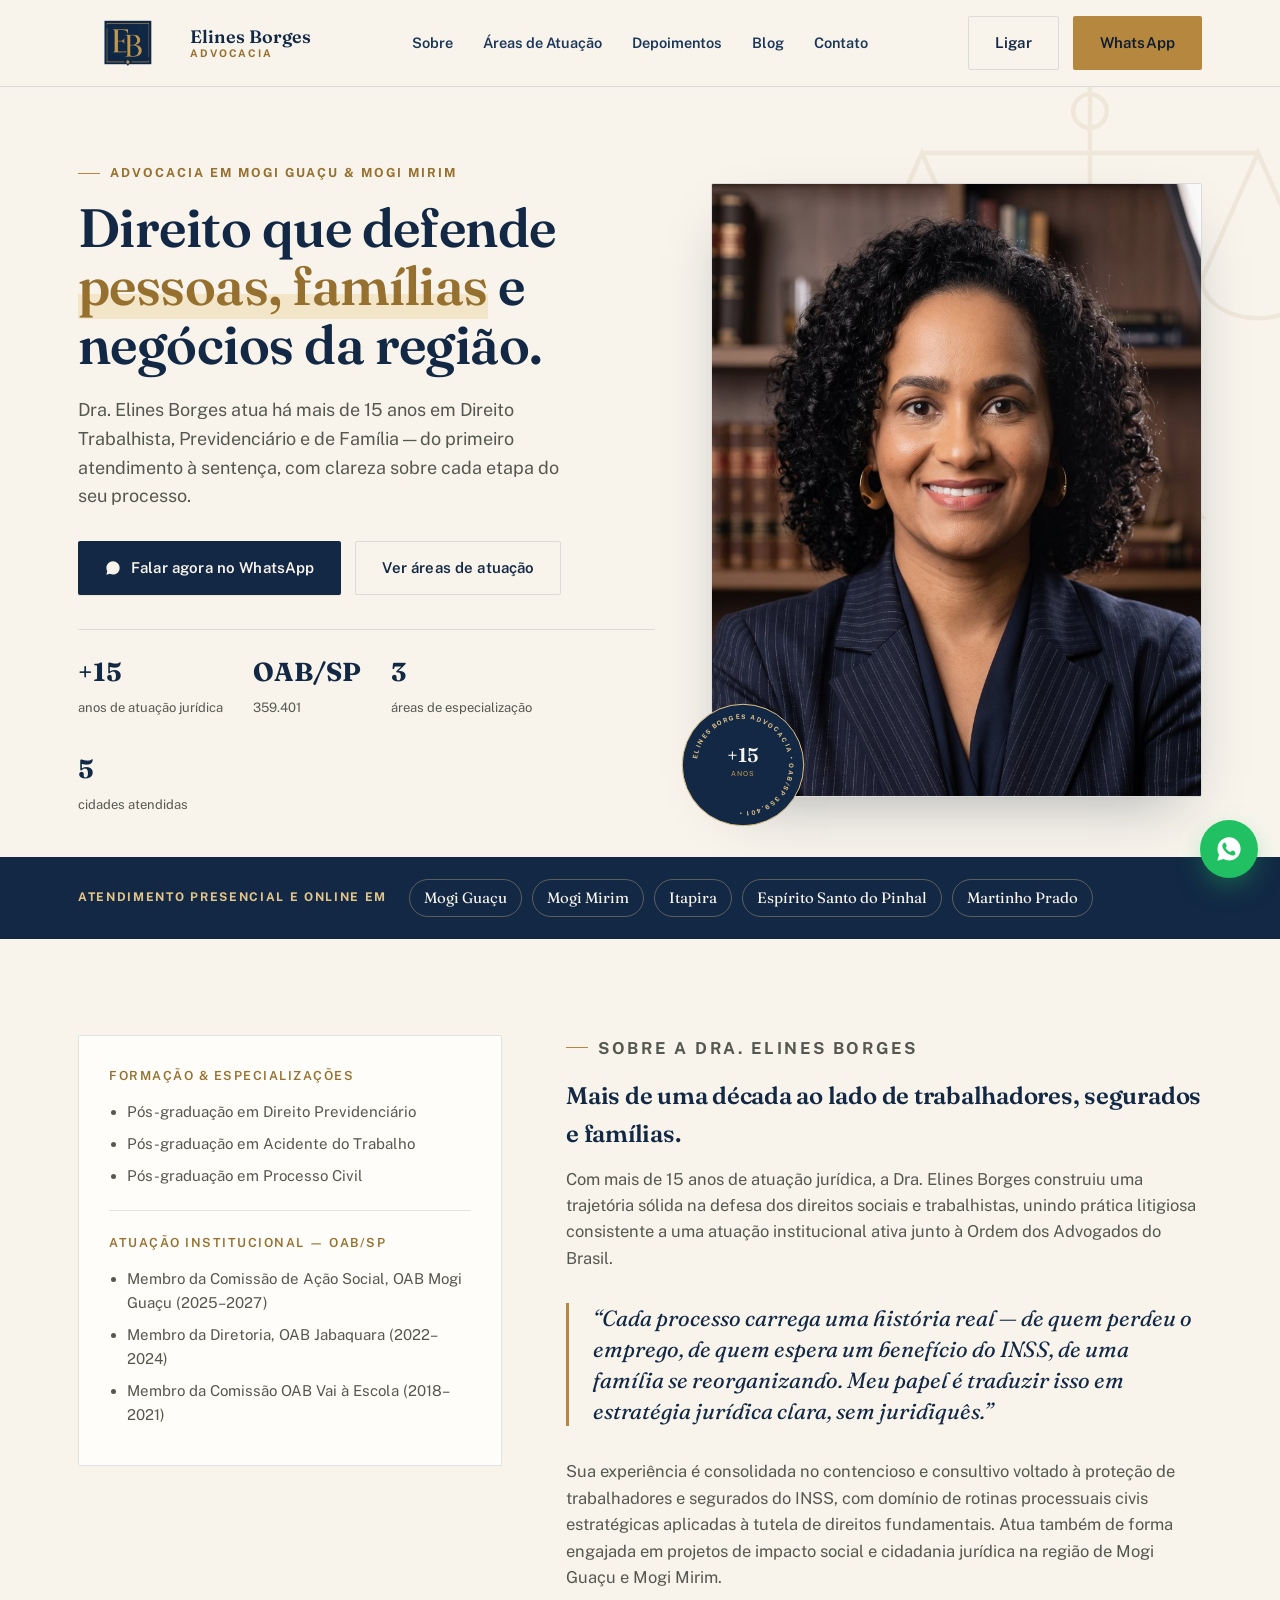
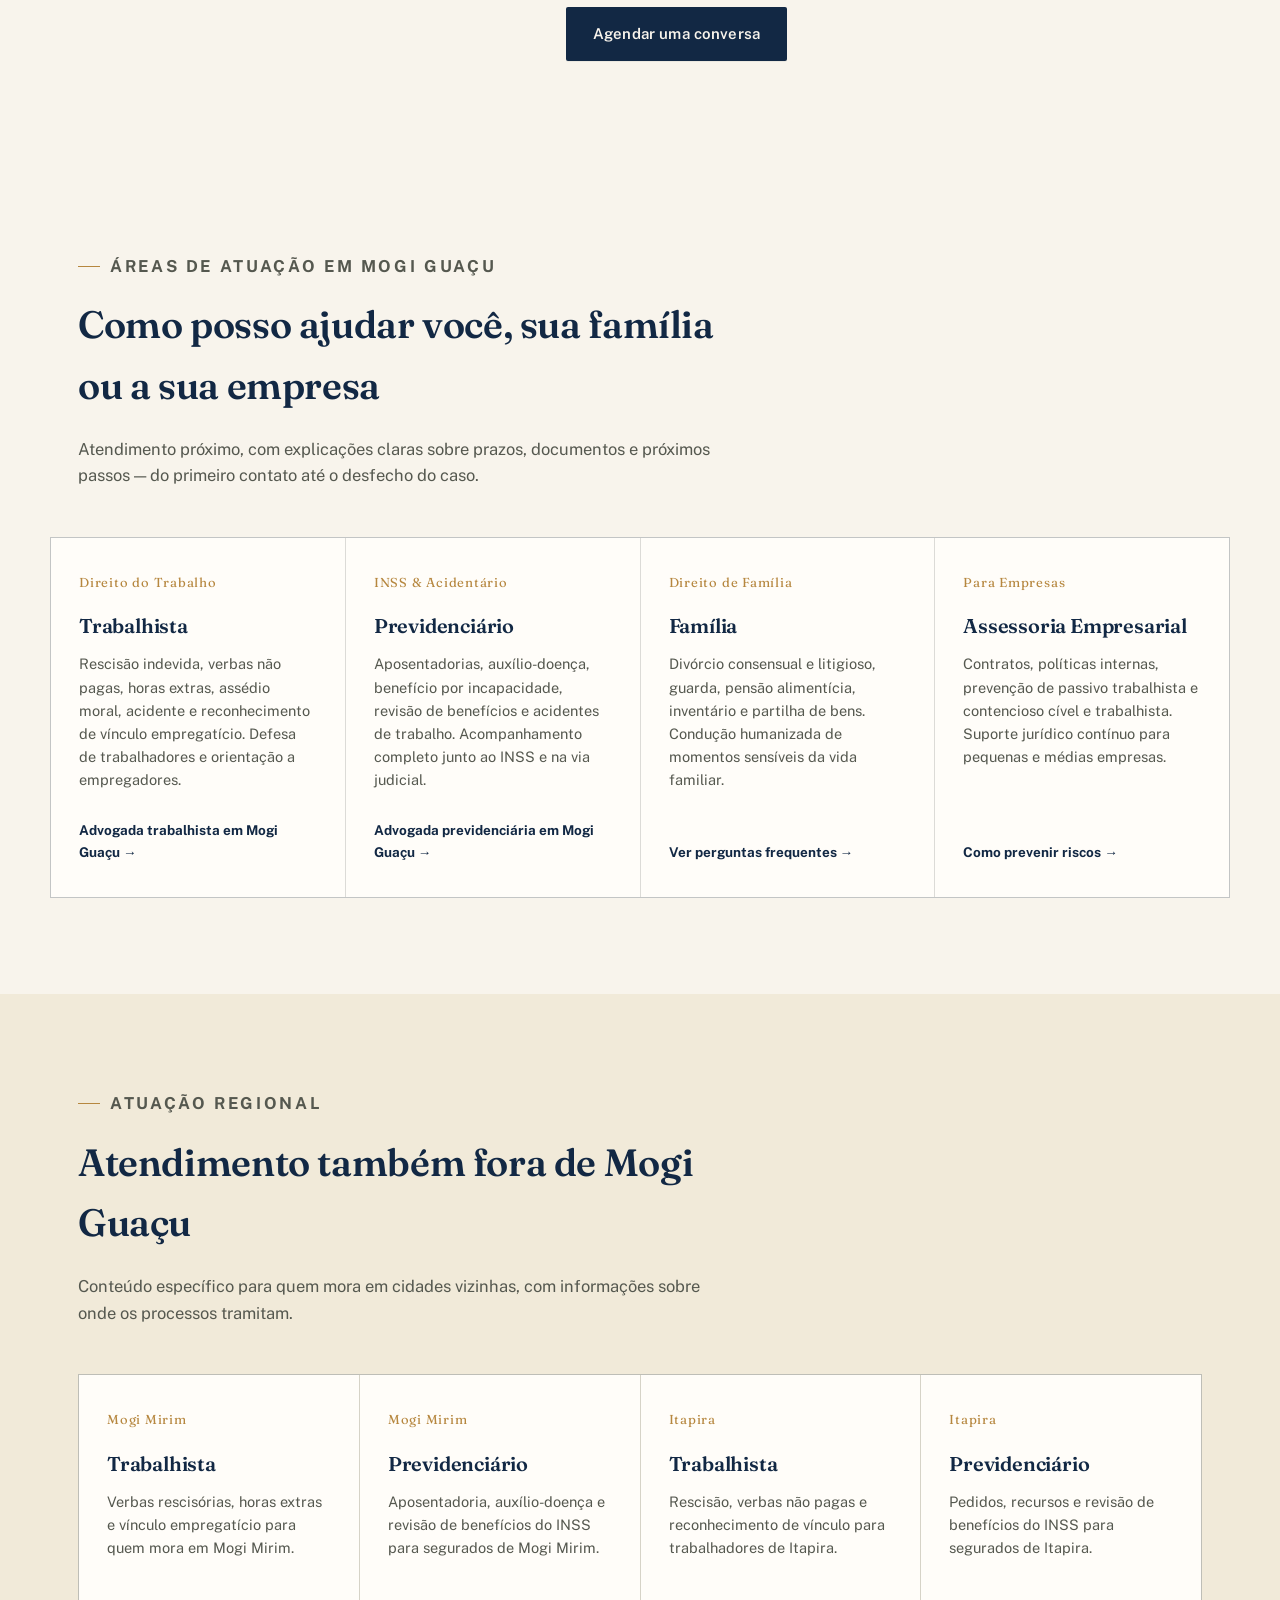
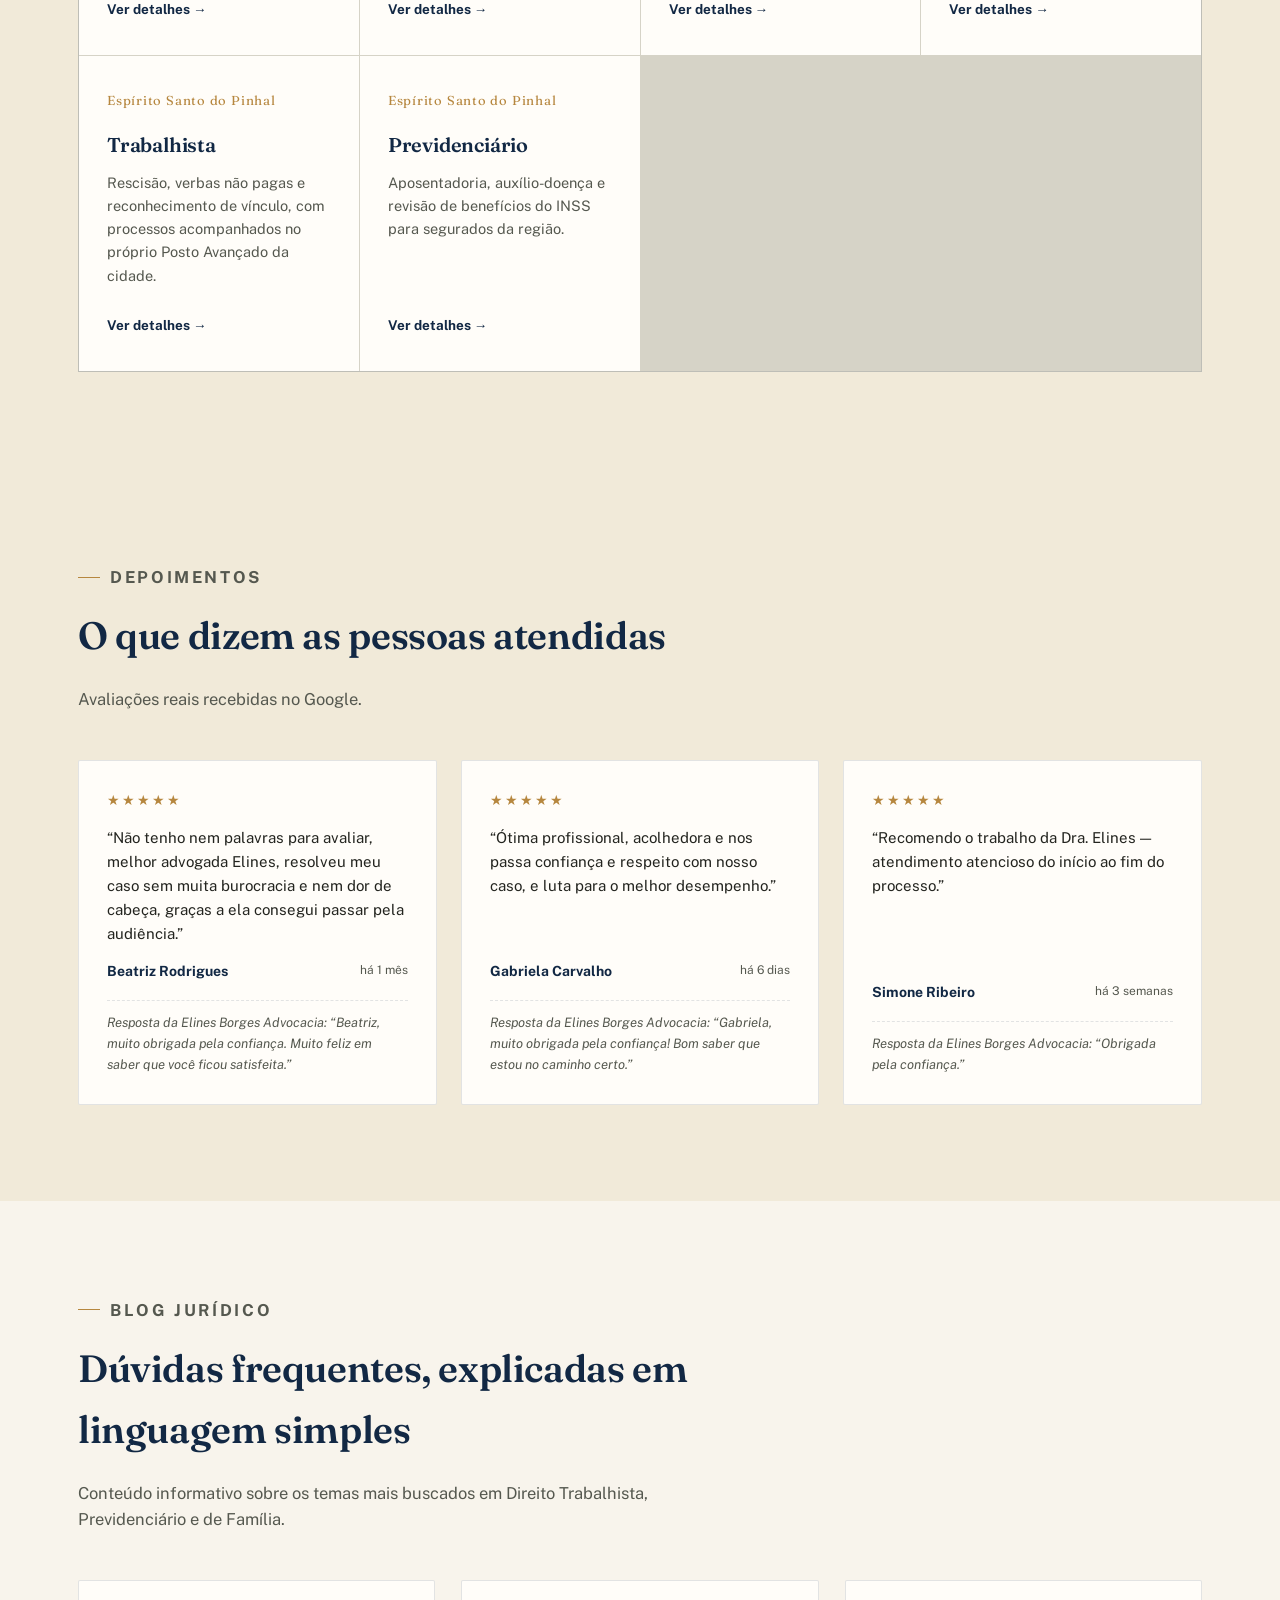
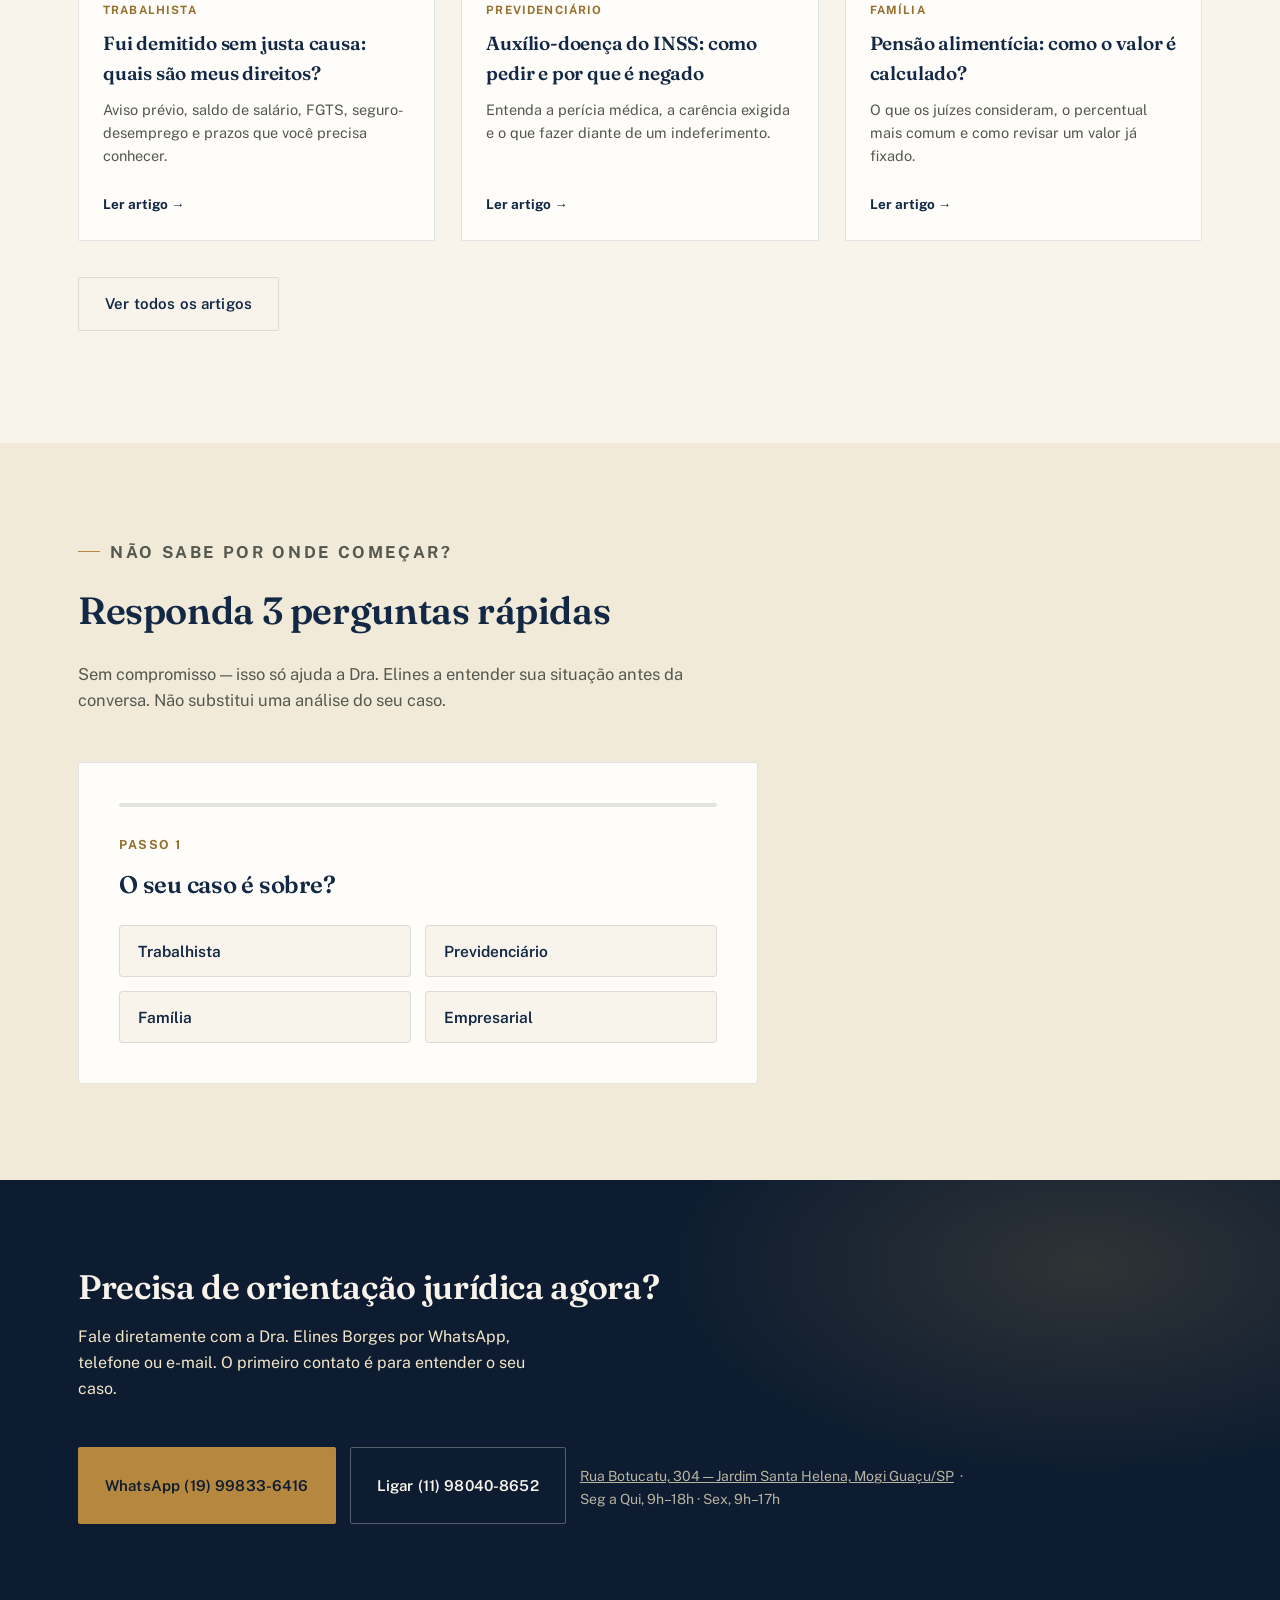
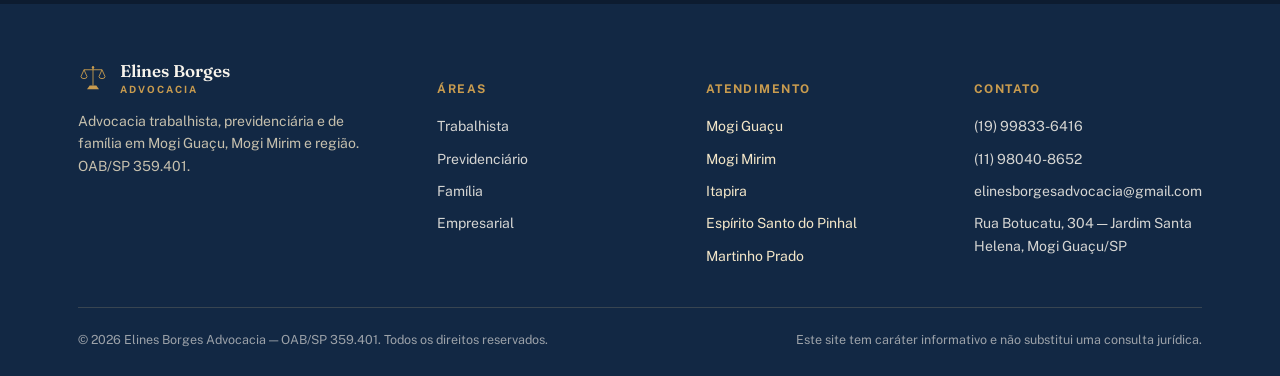
==== index.html @ b08f1ec3 "Add files via upload" ====
<!doctype html>
<html lang="pt-BR">
<head>
<meta charset="utf-8">
<!-- Google tag (gtag.js) -->
<script async src="https://www.googletagmanager.com/gtag/js?id=G-14Q4V2BP33"></script>
<script>
  window.dataLayer = window.dataLayer || [];
  function gtag(){dataLayer.push(arguments);}
  gtag('js', new Date());
  gtag('config', 'G-14Q4V2BP33');
</script>
<meta name="viewport" content="width=device-width, initial-scale=1">
<meta name="google-site-verification" content="IFdCe7EZtp8_lyk1f2uNtTBQyfvHsXMkTVFbWiFS45s" />
<title>Elines Borges Advocacia | Advogada Trabalhista e Previdenciária em Mogi Guaçu e Mogi Mirim</title>
<meta name="description" content="Dra. Elines Borges, advogada com mais de 15 anos de atuação em Direito Trabalhista, Previdenciário e de Família em Mogi Guaçu, Mogi Mirim, Itapira e região. Atendimento humano, consulta pelo WhatsApp.">
<link rel="canonical" href="https://www.elinesborgesadvocacia.com.br/">

<!-- Open Graph -->
<meta property="og:type" content="website">
<meta property="og:url" content="https://www.elinesborgesadvocacia.com.br/">
<meta property="og:title" content="Elines Borges Advocacia | Trabalhista, Previdenciário e Família">
<meta property="og:description" content="Advogada em Mogi Guaçu e Mogi Mirim com mais de 15 anos de atuação na defesa de trabalhadores, segurados do INSS e famílias.">
<meta property="og:image" content="https://www.elinesborgesadvocacia.com.br/images/elines.jpg">
<meta property="og:locale" content="pt_BR">
<meta name="twitter:card" content="summary_large_image">

<link rel="icon" href="images/logo.png">
<link rel="preconnect" href="https://fonts.googleapis.com">
<link rel="preconnect" href="https://fonts.gstatic.com" crossorigin>
<link href="https://fonts.googleapis.com/css2?family=Fraunces:ital,opsz,wght@0,9..144,500;0,9..144,600;0,9..144,700;1,9..144,500&family=Public+Sans:wght@400;500;600;700;800&display=swap" rel="stylesheet">
<link rel="stylesheet" href="style.css">

<script type="application/ld+json">
{
  "@context": "https://schema.org",
  "@type": ["Attorney", "LegalService"],
  "name": "Elines Borges Advocacia",
  "url": "https://www.elinesborgesadvocacia.com.br/",
  "image": "https://www.elinesborgesadvocacia.com.br/images/elines.jpg",
  "logo": "https://www.elinesborgesadvocacia.com.br/images/logo.png",
  "email": "elinesborgesadvocacia@gmail.com",
  "telephone": ["+5519998336416", "+5511980408652"],
  "priceRange": "Consulta sob orçamento",
  "areaServed": [
    {"@type": "City", "name": "Mogi Guaçu"},
    {"@type": "City", "name": "Mogi Mirim"},
    {"@type": "City", "name": "Itapira"},
    {"@type": "City", "name": "Espírito Santo do Pinhal"},
    {"@type": "City", "name": "Martinho Prado"}
  ],
  "address": {
    "@type": "PostalAddress",
    "streetAddress": "Rua Botucatu, 304 - Jardim Santa Helena",
    "addressLocality": "Mogi Guaçu",
    "addressRegion": "SP",
    "postalCode": "13845-322",
    "addressCountry": "BR"
  },
  "geo": {
    "@type": "GeoCoordinates",
    "latitude": -22.35437,
    "longitude": -46.9528949
  },
  "hasMap": "https://www.google.com/maps/place/Elines+Borges+Advocacia/@-22.35437,-46.9528949,17z/data=!3m1!4b1!4m6!3m5!1s0x94c8579baa0eb065:0x142b992650841ba8!8m2!3d-22.35437!4d-46.9528949!16s%2Fg%2F11xdgw1fp2",
  "openingHoursSpecification": [
    {
      "@type": "OpeningHoursSpecification",
      "dayOfWeek": ["Monday", "Tuesday", "Wednesday", "Thursday"],
      "opens": "09:00",
      "closes": "18:00"
    },
    {
      "@type": "OpeningHoursSpecification",
      "dayOfWeek": ["Friday"],
      "opens": "09:00",
      "closes": "17:00"
    }
  ],
  "founder": {
    "@type": "Person",
    "name": "Elines Borges",
    "jobTitle": "Advogada — OAB/SP 359.401",
    "alumniOf": "Pós-graduação em Direito Previdenciário, Acidente do Trabalho e Processo Civil"
  },
  "knowsAbout": ["Direito Trabalhista", "Direito Previdenciário", "Direito de Família", "Direito Empresarial"],
  "sameAs": [
    "https://www.google.com/maps/place/Elines+Borges+Advocacia/@-22.35437,-46.9528949,17z/data=!3m1!4b1!4m6!3m5!1s0x94c8579baa0eb065:0x142b992650841ba8!8m2!3d-22.35437!4d-46.9528949!16s%2Fg%2F11xdgw1fp2"
  ]
}
</script>
<script type="application/ld+json">
{
  "@context": "https://schema.org",
  "@type": "FAQPage",
  "mainEntity": [
    {
      "@type": "Question",
      "name": "Fui demitido sem justa causa: quais são meus direitos?",
      "acceptedAnswer": {
        "@type": "Answer",
        "text": "Em regra, o trabalhador demitido sem justa causa tem direito a aviso prévio, saldo de salário, férias vencidas e proporcionais com um terço, 13º proporcional, saque do FGTS com multa de 40% e, quando preenchidos os requisitos, seguro-desemprego."
      }
    },
    {
      "@type": "Question",
      "name": "Auxílio-doença do INSS: como pedir e por que é negado",
      "acceptedAnswer": {
        "@type": "Answer",
        "text": "O auxílio-doença é solicitado pelo Meu INSS ou por telefone, mediante perícia médica. Os motivos mais comuns de negativa são carência não cumprida, ausência de incapacidade constatada na perícia ou documentação médica insuficiente."
      }
    },
    {
      "@type": "Question",
      "name": "Pensão alimentícia: como o valor é calculado?",
      "acceptedAnswer": {
        "@type": "Answer",
        "text": "O juiz considera principalmente a necessidade de quem recebe e a possibilidade financeira de quem paga, podendo o valor ser revisado posteriormente caso essas condições mudem."
      }
    }
  ]
}
</script>
</head>
<body>

<header class="site">
  <nav class="nav">
    <a href="#top" class="brand">
      <img src="images/logo-emblem.png" alt="Elines Borges Advocacia" style="height:46px;width:auto;">
      <span class="brand-word">Elines Borges<small>ADVOCACIA</small></span>
    </a>
    <ul class="nav-links" id="navLinks">
      <li><a href="#sobre">Sobre</a></li>
      <li><a href="#areas">Áreas de Atuação</a></li>
      <li><a href="#depoimentos">Depoimentos</a></li>
      <li><a href="blog.html">Blog</a></li>
      <li><a href="#contato">Contato</a></li>
    </ul>
    <div class="nav-cta">
      <a href="#contato" class="btn btn-ghost">Ligar</a>
      <a href="https://wa.me/5519998336416?text=Ol%C3%A1%2C%20vim%20pelo%20site%20e%20gostaria%20de%20uma%20orienta%C3%A7%C3%A3o." class="btn btn-gold" target="_blank" rel="noopener">
        WhatsApp
      </a>
      <button class="nav-toggle" id="navToggle" aria-label="Abrir menu" aria-expanded="false">
        <svg width="20" height="20" viewBox="0 0 24 24" fill="none" stroke="currentColor" stroke-width="2"><line x1="3" y1="6" x2="21" y2="6"/><line x1="3" y1="12" x2="21" y2="12"/><line x1="3" y1="18" x2="21" y2="18"/></svg>
      </button>
    </div>
  </nav>
</header>

<main id="top">

<!-- ============ HERO ============ -->
<section class="hero">
  <svg class="hero-scales" viewBox="0 0 200 200" fill="none" stroke="#96702f" stroke-width="1.6">
    <line x1="100" y1="20" x2="100" y2="150"/>
    <line x1="40" y1="45" x2="160" y2="45"/>
    <circle cx="100" cy="30" r="6"/>
    <path d="M40 45 L20 90 a20 14 0 0 0 40 0 Z"/>
    <path d="M160 45 L140 90 a20 14 0 0 0 40 0 Z"/>
    <path d="M60 175 h80 l-18 -25 h-44 Z"/>
  </svg>

  <div class="wrap">
    <div class="hero-copy">
      <p class="eyebrow">Advocacia em Mogi Guaçu &amp; Mogi Mirim</p>
      <h1>Direito que defende <em>pessoas, famílias</em> e negócios da região.</h1>
      <p class="lede">Dra. Elines Borges atua há mais de 15 anos em Direito Trabalhista, Previdenciário e de Família — do primeiro atendimento à sentença, com clareza sobre cada etapa do seu processo.</p>
      <div class="hero-actions">
        <a href="https://wa.me/5519998336416?text=Ol%C3%A1%2C%20vim%20pelo%20site%20e%20gostaria%20de%20uma%20orienta%C3%A7%C3%A3o." class="btn btn-primary" target="_blank" rel="noopener">
          <svg viewBox="0 0 24 24" fill="currentColor"><path d="M12.04 2C6.58 2 2.13 6.45 2.13 11.91c0 1.75.46 3.45 1.32 4.95L2 22l5.29-1.39a9.9 9.9 0 0 0 4.75 1.21h.01c5.46 0 9.91-4.45 9.91-9.91 0-2.65-1.03-5.14-2.9-7.01A9.86 9.86 0 0 0 12.04 2z"/></svg>
          Falar agora no WhatsApp
        </a>
        <a href="#areas" class="btn btn-ghost">Ver áreas de atuação</a>
      </div>
      <div class="hero-facts">
        <div class="hero-fact"><b>+15</b><span>anos de atuação jurídica</span></div>
        <div class="hero-fact"><b>OAB/SP</b><span>359.401</span></div>
        <div class="hero-fact"><b>3</b><span>áreas de especialização</span></div>
        <div class="hero-fact"><b>5</b><span>cidades atendidas</span></div>
      </div>
    </div>

    <div class="hero-photo-frame">
      <div class="hero-photo">
        <img src="images/elines.jpg" alt="Dra. Elines Borges, advogada trabalhista e previdenciária em Mogi Guaçu">
      </div>
      <svg class="seal" viewBox="0 0 200 200">
        <g class="seal-ring">
          <circle cx="100" cy="100" r="92" fill="#122844" stroke="#e3c589" stroke-width="1.5"/>
          <path id="sealCircle" d="M 100,100 m -70,0 a 70,70 0 1,1 140,0 a 70,70 0 1,1 -140,0" fill="none"/>
          <text font-family="Public Sans, sans-serif" font-size="9.6" letter-spacing="2.4" fill="#e3c589" font-weight="700">
            <textPath href="#sealCircle" startOffset="2%">ELINES BORGES ADVOCACIA • OAB/SP 359.401 •</textPath>
          </text>
        </g>
        <text x="100" y="96" text-anchor="middle" font-family="Fraunces, serif" font-size="30" fill="#f8f4ec" font-weight="600">+15</text>
        <text x="100" y="116" text-anchor="middle" font-family="Public Sans, sans-serif" font-size="10.5" letter-spacing="1.5" fill="#c99c4f">ANOS</text>
      </svg>
    </div>
  </div>
</section>

<!-- ============ COMARCA STRIP ============ -->
<section class="comarca" aria-label="Cidades atendidas">
  <div class="wrap">
    <span class="comarca-label">Atendimento presencial e online em</span>
    <ul class="comarca-list">
      <li>Mogi Guaçu</li>
      <li>Mogi Mirim</li>
      <li>Itapira</li>
      <li>Espírito Santo do Pinhal</li>
      <li>Martinho Prado</li>
    </ul>
  </div>
</section>

<!-- ============ SOBRE ============ -->
<section class="sobre" id="sobre">
  <div class="wrap">
    <div class="sobre-card">
      <h4>Formação &amp; Especializações</h4>
      <ul>
        <li>Pós-graduação em Direito Previdenciário</li>
        <li>Pós-graduação em Acidente do Trabalho</li>
        <li>Pós-graduação em Processo Civil</li>
      </ul>
      <div class="divider"></div>
      <h4>Atuação Institucional — OAB/SP</h4>
      <ul>
        <li>Membro da Comissão de Ação Social, OAB Mogi Guaçu (2025–2027)</li>
        <li>Membro da Diretoria, OAB Jabaquara (2022–2024)</li>
        <li>Membro da Comissão OAB Vai à Escola (2018–2021)</li>
      </ul>
    </div>

    <div class="sobre-body">
      <p class="eyebrow">Sobre a Dra. Elines Borges</p>
      <h2>Mais de uma década ao lado de trabalhadores, segurados e famílias.</h2>
      <p>Com mais de 15 anos de atuação jurídica, a Dra. Elines Borges construiu uma trajetória sólida na defesa dos direitos sociais e trabalhistas, unindo prática litigiosa consistente a uma atuação institucional ativa junto à Ordem dos Advogados do Brasil.</p>
      <blockquote>“Cada processo carrega uma história real — de quem perdeu o emprego, de quem espera um benefício do INSS, de uma família se reorganizando. Meu papel é traduzir isso em estratégia jurídica clara, sem juridiquês.”</blockquote>
      <p>Sua experiência é consolidada no contencioso e consultivo voltado à proteção de trabalhadores e segurados do INSS, com domínio de rotinas processuais civis estratégicas aplicadas à tutela de direitos fundamentais. Atua também de forma engajada em projetos de impacto social e cidadania jurídica na região de Mogi Guaçu e Mogi Mirim.</p>
      <a href="https://wa.me/5519998336416" class="btn btn-primary" target="_blank" rel="noopener">Agendar uma conversa</a>
    </div>
  </div>
</section>

<!-- ============ ÁREAS DE ATUAÇÃO ============ -->
<section id="areas">
  <div class="wrap">
    <div class="section-head">
      <p class="eyebrow">Áreas de Atuação em Mogi Guaçu</p>
      <h2>Como posso ajudar você, sua família ou a sua empresa</h2>
      <p>Atendimento próximo, com explicações claras sobre prazos, documentos e próximos passos — do primeiro contato até o desfecho do caso.</p>
    </div>
  </div>
  <div class="wrap" style="padding:0;">
    <div class="areas-grid">
      <div class="area-card">
        <span class="area-num">Direito do Trabalho</span>
        <h3>Trabalhista</h3>
        <p>Rescisão indevida, verbas não pagas, horas extras, assédio moral, acidente e reconhecimento de vínculo empregatício. Defesa de trabalhadores e orientação a empregadores.</p>
        <a href="advogado-trabalhista-mogi-guacu.html">Advogada trabalhista em Mogi Guaçu →</a>
      </div>
      <div class="area-card">
        <span class="area-num">INSS &amp; Acidentário</span>
        <h3>Previdenciário</h3>
        <p>Aposentadorias, auxílio-doença, benefício por incapacidade, revisão de benefícios e acidentes de trabalho. Acompanhamento completo junto ao INSS e na via judicial.</p>
        <a href="advogado-previdenciario-mogi-guacu.html">Advogada previdenciária em Mogi Guaçu →</a>
      </div>
      <div class="area-card">
        <span class="area-num">Direito de Família</span>
        <h3>Família</h3>
        <p>Divórcio consensual e litigioso, guarda, pensão alimentícia, inventário e partilha de bens. Condução humanizada de momentos sensíveis da vida familiar.</p>
        <a href="blog.html#pensao-alimenticia">Ver perguntas frequentes →</a>
      </div>
      <div class="area-card">
        <span class="area-num">Para Empresas</span>
        <h3>Assessoria Empresarial</h3>
        <p>Contratos, políticas internas, prevenção de passivo trabalhista e contencioso cível e trabalhista. Suporte jurídico contínuo para pequenas e médias empresas.</p>
        <a href="blog.html#reduzir-passivo-trabalhista">Como prevenir riscos →</a>
      </div>
    </div>
  </div>
</section>

<!-- ============ ATUAÇÃO REGIONAL ============ -->
<section id="regional" style="background:var(--cream-2);">
  <div class="wrap">
    <div class="section-head">
      <p class="eyebrow">Atuação Regional</p>
      <h2>Atendimento também fora de Mogi Guaçu</h2>
      <p>Conteúdo específico para quem mora em cidades vizinhas, com informações sobre onde os processos tramitam.</p>
    </div>
    <div class="areas-grid">
      <div class="area-card">
        <span class="area-num">Mogi Mirim</span>
        <h3>Trabalhista</h3>
        <p>Verbas rescisórias, horas extras e vínculo empregatício para quem mora em Mogi Mirim.</p>
        <a href="advogado-trabalhista-mogi-mirim.html">Ver detalhes →</a>
      </div>
      <div class="area-card">
        <span class="area-num">Mogi Mirim</span>
        <h3>Previdenciário</h3>
        <p>Aposentadoria, auxílio-doença e revisão de benefícios do INSS para segurados de Mogi Mirim.</p>
        <a href="advogado-previdenciario-mogi-mirim.html">Ver detalhes →</a>
      </div>
      <div class="area-card">
        <span class="area-num">Itapira</span>
        <h3>Trabalhista</h3>
        <p>Rescisão, verbas não pagas e reconhecimento de vínculo para trabalhadores de Itapira.</p>
        <a href="advogado-trabalhista-itapira.html">Ver detalhes →</a>
      </div>
      <div class="area-card">
        <span class="area-num">Itapira</span>
        <h3>Previdenciário</h3>
        <p>Pedidos, recursos e revisão de benefícios do INSS para segurados de Itapira.</p>
        <a href="advogado-previdenciario-itapira.html">Ver detalhes →</a>
      </div>
      <div class="area-card">
        <span class="area-num">Espírito Santo do Pinhal</span>
        <h3>Trabalhista</h3>
        <p>Rescisão, verbas não pagas e reconhecimento de vínculo, com processos acompanhados no próprio Posto Avançado da cidade.</p>
        <a href="advogado-trabalhista-espirito-santo-do-pinhal.html">Ver detalhes →</a>
      </div>
      <div class="area-card">
        <span class="area-num">Espírito Santo do Pinhal</span>
        <h3>Previdenciário</h3>
        <p>Aposentadoria, auxílio-doença e revisão de benefícios do INSS para segurados da região.</p>
        <a href="advogado-previdenciario-espirito-santo-do-pinhal.html">Ver detalhes →</a>
      </div>
    </div>
  </div>
</section>
<section id="depoimentos" style="background:var(--cream-2);">
  <div class="wrap">
    <div class="section-head">
      <p class="eyebrow">Depoimentos</p>
      <h2>O que dizem as pessoas atendidas</h2>
      <p>Avaliações reais recebidas no Google.</p>
    </div>
    <div class="depo-grid">
      <div class="depo-card">
        <div class="stars">★★★★★</div>
        <p>“Não tenho nem palavras para avaliar, melhor advogada Elines, resolveu meu caso sem muita burocracia e nem dor de cabeça, graças a ela consegui passar pela audiência.”</p>
        <div class="depo-foot">
          <span class="depo-name">Beatriz Rodrigues</span>
          <span class="depo-time">há 1 mês</span>
        </div>
        <div class="depo-reply">Resposta da Elines Borges Advocacia: “Beatriz, muito obrigada pela confiança. Muito feliz em saber que você ficou satisfeita.”</div>
      </div>
      <div class="depo-card">
        <div class="stars">★★★★★</div>
        <p>“Ótima profissional, acolhedora e nos passa confiança e respeito com nosso caso, e luta para o melhor desempenho.”</p>
        <div class="depo-foot">
          <span class="depo-name">Gabriela Carvalho</span>
          <span class="depo-time">há 6 dias</span>
        </div>
        <div class="depo-reply">Resposta da Elines Borges Advocacia: “Gabriela, muito obrigada pela confiança! Bom saber que estou no caminho certo.”</div>
      </div>
      <div class="depo-card">
        <div class="stars">★★★★★</div>
        <p>“Recomendo o trabalho da Dra. Elines — atendimento atencioso do início ao fim do processo.”</p>
        <div class="depo-foot">
          <span class="depo-name">Simone Ribeiro</span>
          <span class="depo-time">há 3 semanas</span>
        </div>
        <div class="depo-reply">Resposta da Elines Borges Advocacia: “Obrigada pela confiança.”</div>
      </div>
    </div>
  </div>
</section>

<!-- ============ BLOG PREVIEW ============ -->
<section id="blog">
  <div class="wrap">
    <div class="section-head">
      <p class="eyebrow">Blog Jurídico</p>
      <h2>Dúvidas frequentes, explicadas em linguagem simples</h2>
      <p>Conteúdo informativo sobre os temas mais buscados em Direito Trabalhista, Previdenciário e de Família.</p>
    </div>
    <div class="blog-grid">
      <a class="blog-card" href="blog.html#demissao-sem-justa-causa">
        <span class="blog-tag">Trabalhista</span>
        <h3>Fui demitido sem justa causa: quais são meus direitos?</h3>
        <p>Aviso prévio, saldo de salário, FGTS, seguro-desemprego e prazos que você precisa conhecer.</p>
        <span class="blog-read">Ler artigo →</span>
      </a>
      <a class="blog-card" href="blog.html#auxilio-doenca-inss">
        <span class="blog-tag">Previdenciário</span>
        <h3>Auxílio-doença do INSS: como pedir e por que é negado</h3>
        <p>Entenda a perícia médica, a carência exigida e o que fazer diante de um indeferimento.</p>
        <span class="blog-read">Ler artigo →</span>
      </a>
      <a class="blog-card" href="blog.html#pensao-alimenticia">
        <span class="blog-tag">Família</span>
        <h3>Pensão alimentícia: como o valor é calculado?</h3>
        <p>O que os juízes consideram, o percentual mais comum e como revisar um valor já fixado.</p>
        <span class="blog-read">Ler artigo →</span>
      </a>
    </div>
    <p style="margin-top:36px;"><a href="blog.html" class="btn btn-ghost">Ver todos os artigos</a></p>
  </div>
</section>

<!-- ============ TRIAGEM ============ -->
<section id="triagem" style="padding:96px 0; background:var(--cream-2);">
  <div class="wrap">
    <div class="section-head">
      <p class="eyebrow">Não sabe por onde começar?</p>
      <h2>Responda 3 perguntas rápidas</h2>
      <p>Sem compromisso — isso só ajuda a Dra. Elines a entender sua situação antes da conversa. Não substitui uma análise do seu caso.</p>
    </div>
    <div id="triagem-card" style="background:var(--paper); border:1px solid var(--line); border-radius:4px; padding:40px; max-width:680px;"></div>
  </div>
</section>

<style>
  #triagem .tg-progress{ display:flex; gap:6px; margin-bottom:28px; }
  #triagem .tg-progress span{ height:4px; flex:1; background:var(--line); border-radius:2px; transition:background .2s ease; }
  #triagem .tg-progress span.done{ background:var(--gold-600); }
  #triagem .tg-eyebrow{ font-family:var(--label); font-size:12.5px; letter-spacing:.12em; text-transform:uppercase; color:var(--gold-700); font-weight:700; margin-bottom:14px; }
  #triagem h3.tg-question{ font-family:var(--display); font-size:24px; color:var(--navy-900); margin:0 0 24px; line-height:1.35; }
  #triagem .tg-area-grid{ display:grid; grid-template-columns:repeat(2,1fr); gap:14px; }
  @media (max-width:520px){ #triagem .tg-area-grid{ grid-template-columns:1fr; } }
  #triagem .tg-option, #triagem .tg-area-btn{
    display:block; width:100%; text-align:left; background:var(--cream); border:1px solid var(--line);
    border-radius:4px; padding:16px 18px; font-family:var(--body); font-size:15.5px; color:var(--navy-900);
    cursor:pointer; margin-bottom:10px; transition:border-color .15s ease, background .15s ease;
  }
  #triagem .tg-option:hover, #triagem .tg-area-btn:hover{ border-color:var(--gold-600); background:var(--gold-100); }
  #triagem .tg-area-btn{ margin-bottom:0; font-weight:600; }
  #triagem .tg-back{ display:inline-block; margin-top:6px; font-size:13.5px; color:var(--ink-soft); background:none; border:none; cursor:pointer; text-decoration:underline; padding:0; }
  #triagem .tg-summary{ background:var(--cream); border-left:3px solid var(--gold-600); padding:18px 20px; margin-bottom:26px; font-size:14.5px; color:var(--ink-soft); line-height:1.6; }
  #triagem .tg-summary strong{ color:var(--navy-900); }
  #triagem .tg-cta{
    display:inline-flex; align-items:center; gap:10px; background:var(--navy-900); color:#fff; text-decoration:none;
    padding:16px 28px; border-radius:4px; font-family:var(--label); font-weight:600; font-size:15px;
  }
  #triagem .tg-cta:hover{ background:var(--navy-800); }
</style>

<script>
(function(){
  var WHATS_NUMERO = "5519998336416";
  var AREAS = {
    trabalhista: {
      label: "Trabalhista",
      perguntas: [
        { texto: "Qual a sua situação hoje?", opcoes: ["Fui demitido recentemente", "Ainda trabalho na empresa", "Saí há mais de um ano", "Trabalho sem carteira assinada"] },
        { texto: "Você recebeu as verbas da rescisão (aviso prévio, FGTS, 13º, férias)?", opcoes: ["Recebi tudo, mas tenho dúvida", "Recebi só uma parte", "Não recebi nada", "Não sei dizer"] },
        { texto: "Tem algo além disso envolvido?", opcoes: ["Só a rescisão mesmo", "Horas extras não pagas", "Assédio moral", "Acidente de trabalho"] }
      ]
    },
    previdenciario: {
      label: "Previdenciário",
      perguntas: [
        { texto: "Qual sua situação com o INSS?", opcoes: ["Quero dar entrada em um benefício", "Tive um benefício negado", "Já recebo um benefício e quero revisar", "Não sei se tenho direito a algo"] },
        { texto: "Que tipo de benefício está em jogo?", opcoes: ["Aposentadoria", "Auxílio-doença / incapacidade", "Auxílio-acidente", "Não sei dizer"] },
        { texto: "Em que ponto está o pedido?", opcoes: ["Ainda não dei entrada", "Já protocolei, aguardando resposta", "Já foi negado", "Recebo o benefício há tempos"] }
      ]
    },
    familia: {
      label: "Família",
      perguntas: [
        { texto: "Qual assunto você precisa resolver?", opcoes: ["Divórcio", "Pensão alimentícia", "Guarda dos filhos", "Inventário"] },
        { texto: "Existe acordo entre as partes envolvidas?", opcoes: ["Sim, concordamos nos pontos principais", "Não, há divergência", "Ainda não conversamos sobre isso"] },
        { texto: "Há filhos menores de idade envolvidos?", opcoes: ["Sim", "Não"] }
      ]
    },
    empresarial: {
      label: "Empresarial",
      perguntas: [
        { texto: "O que sua empresa precisa agora?", opcoes: ["Revisar contratos de trabalho", "Orientação preventiva (evitar processos)", "Já tenho um processo em andamento", "Outro assunto jurídico"] },
        { texto: "Quantos funcionários a empresa tem, aproximadamente?", opcoes: ["Até 5", "De 6 a 20", "Mais de 20", "Nenhum ainda"] }
      ]
    }
  };
  var state = { areaKey: null, passo: 0, respostas: [] };
  var card = document.getElementById("triagem-card");
  function totalPassos(){ return state.areaKey ? AREAS[state.areaKey].perguntas.length + 1 : 1; }
  function renderProgress(atual, total){
    var html = '<div class="tg-progress">';
    for (var i = 0; i < total; i++) html += '<span class="' + (i < atual ? 'done' : '') + '"></span>';
    return html + '</div>';
  }
  function renderSelecaoArea(){
    var html = renderProgress(0, 1);
    html += '<p class="tg-eyebrow">Passo 1</p>';
    html += '<h3 class="tg-question">O seu caso é sobre?</h3>';
    html += '<div class="tg-area-grid">';
    Object.keys(AREAS).forEach(function(key){
      html += '<button class="tg-area-btn" data-area="' + key + '">' + AREAS[key].label + '</button>';
    });
    html += '</div>';
    card.innerHTML = html;
    card.querySelectorAll('[data-area]').forEach(function(btn){
      btn.addEventListener('click', function(){
        state.areaKey = btn.getAttribute('data-area');
        state.passo = 0; state.respostas = [];
        renderPergunta();
      });
    });
  }
  function renderPergunta(){
    var area = AREAS[state.areaKey];
    var pergunta = area.perguntas[state.passo];
    var total = totalPassos();
    var html = renderProgress(state.passo + 1, total);
    html += '<p class="tg-eyebrow">' + area.label + ' · Passo ' + (state.passo + 2) + ' de ' + total + '</p>';
    html += '<h3 class="tg-question">' + pergunta.texto + '</h3>';
    pergunta.opcoes.forEach(function(op, idx){
      html += '<button class="tg-option" data-idx="' + idx + '">' + op + '</button>';
    });
    html += '<button class="tg-back" id="tg-voltar">← Voltar</button>';
    card.innerHTML = html;
    card.querySelectorAll('.tg-option').forEach(function(btn){
      btn.addEventListener('click', function(){
        var idx = parseInt(btn.getAttribute('data-idx'), 10);
        state.respostas[state.passo] = { pergunta: pergunta.texto, resposta: pergunta.opcoes[idx] };
        if (state.passo < area.perguntas.length - 1) { state.passo++; renderPergunta(); }
        else { renderResumo(); }
      });
    });
    document.getElementById('tg-voltar').addEventListener('click', function(){
      if (state.passo === 0) renderSelecaoArea();
      else { state.passo--; renderPergunta(); }
    });
  }
  function montarMensagemWhatsApp(){
    var area = AREAS[state.areaKey];
    var msg = "Olá! Vim pelo site e gostaria de uma orientação sobre " + area.label.toLowerCase() + ".\n\n";
    state.respostas.forEach(function(r){ msg += "• " + r.pergunta + " " + r.resposta + "\n"; });
    return encodeURIComponent(msg);
  }
  function renderResumo(){
    var total = totalPassos();
    var html = renderProgress(total, total);
    html += '<p class="tg-eyebrow">Pronto!</p>';
    html += '<h3 class="tg-question">Aqui está o que você respondeu:</h3>';
    html += '<div class="tg-summary">';
    state.respostas.forEach(function(r){ html += '<div><strong>' + r.pergunta + '</strong><br>' + r.resposta + '</div><br>'; });
    html += '</div>';
    html += '<p style="font-size:14px; color:var(--ink-soft); margin-bottom:22px;">Isso é só um ponto de partida — cada caso tem particularidades que só uma conversa direta esclarece.</p>';
    html += '<a class="tg-cta" target="_blank" rel="noopener" href="https://wa.me/' + WHATS_NUMERO + '?text=' + montarMensagemWhatsApp() + '">Enviar pra Dra. Elines no WhatsApp →</a>';
    html += '<br><button class="tg-back" id="tg-recomecar" style="margin-top:18px;">Recomeçar</button>';
    card.innerHTML = html;
    document.getElementById('tg-recomecar').addEventListener('click', renderSelecaoArea);
  }
  renderSelecaoArea();
})();
</script>

<!-- ============ CTA ============ -->
<section class="cta-band" id="contato">
  <div class="wrap">
    <div>
      <h2>Precisa de orientação jurídica agora?</h2>
      <p>Fale diretamente com a Dra. Elines Borges por WhatsApp, telefone ou e-mail. O primeiro contato é para entender o seu caso.</p>
    </div>
    <div class="actions">
      <a href="https://wa.me/5519998336416?text=Ol%C3%A1%2C%20vim%20pelo%20site%20e%20gostaria%20de%20uma%20orienta%C3%A7%C3%A3o." class="btn btn-gold" target="_blank" rel="noopener">WhatsApp (19) 99833-6416</a>
      <a href="tel:+5511980408652" class="btn btn-ghost" style="border-color:rgba(248,244,236,.3); color:#f8f4ec;">Ligar (11) 98040-8652</a>
      <p style="width:100%; margin-top:18px; opacity:.75; font-size:14px;">
        <a href="https://www.google.com/maps/place/Elines+Borges+Advocacia/@-22.35437,-46.9528949,17z/data=!3m1!4b1!4m6!3m5!1s0x94c8579baa0eb065:0x142b992650841ba8!8m2!3d-22.35437!4d-46.9528949!16s%2Fg%2F11xdgw1fp2" target="_blank" rel="noopener" style="color:inherit;">Rua Botucatu, 304 — Jardim Santa Helena, Mogi Guaçu/SP</a>
        &nbsp;·&nbsp; Seg a Qui, 9h–18h · Sex, 9h–17h
      </p>
    </div>
  </div>
</section>

</main>

<footer class="site">
  <div class="wrap">
    <div class="footer-grid">
      <div>
        <div class="footer-brand">
          <svg width="30" height="30" viewBox="0 0 200 200" fill="none" stroke="#c99c4f" stroke-width="6">
            <line x1="100" y1="20" x2="100" y2="150"/>
            <line x1="40" y1="45" x2="160" y2="45"/>
            <circle cx="100" cy="30" r="8" fill="#c99c4f" stroke="none"/>
            <path d="M40 45 L20 90 a20 14 0 0 0 40 0 Z"/>
            <path d="M160 45 L140 90 a20 14 0 0 0 40 0 Z"/>
            <path d="M60 175 h80 l-18 -25 h-44 Z" fill="#c99c4f" stroke="none"/>
          </svg>
          <span class="footer-wordmark">Elines Borges<br><small>ADVOCACIA</small></span>
        </div>
        <p style="opacity:.8; max-width:32ch;">Advocacia trabalhista, previdenciária e de família em Mogi Guaçu, Mogi Mirim e região. OAB/SP 359.401.</p>
      </div>
      <div>
        <h5>Áreas</h5>
        <ul>
          <li><a href="advogado-trabalhista-mogi-guacu.html">Trabalhista</a></li>
          <li><a href="advogado-previdenciario-mogi-guacu.html">Previdenciário</a></li>
          <li><a href="#areas">Família</a></li>
          <li><a href="#areas">Empresarial</a></li>
        </ul>
      </div>
      <div>
        <h5>Atendimento</h5>
        <ul>
          <li>Mogi Guaçu</li>
          <li>Mogi Mirim</li>
          <li>Itapira</li>
          <li>Espírito Santo do Pinhal</li>
          <li>Martinho Prado</li>
        </ul>
      </div>
      <div>
        <h5>Contato</h5>
        <ul>
          <li><a href="https://wa.me/5519998336416" target="_blank" rel="noopener">(19) 99833-6416</a></li>
          <li><a href="tel:+5511980408652">(11) 98040-8652</a></li>
          <li><a href="mailto:elinesborgesadvocacia@gmail.com">elinesborgesadvocacia@gmail.com</a></li>
          <li><a href="https://www.google.com/maps/place/Elines+Borges+Advocacia/@-22.35437,-46.9528949,17z/data=!3m1!4b1!4m6!3m5!1s0x94c8579baa0eb065:0x142b992650841ba8!8m2!3d-22.35437!4d-46.9528949!16s%2Fg%2F11xdgw1fp2" target="_blank" rel="noopener">Rua Botucatu, 304 — Jardim Santa Helena, Mogi Guaçu/SP</a></li>
        </ul>
      </div>
    </div>
    <div class="footer-bottom">
      <span>© <span id="year"></span> Elines Borges Advocacia — OAB/SP 359.401. Todos os direitos reservados.</span>
      <span>Este site tem caráter informativo e não substitui uma consulta jurídica.</span>
    </div>
  </div>
</footer>

<a class="wa-float" href="https://wa.me/5519998336416?text=Ol%C3%A1%2C%20vim%20pelo%20site%20e%20gostaria%20de%20uma%20orienta%C3%A7%C3%A3o." target="_blank" rel="noopener" aria-label="Falar no WhatsApp">
  <svg viewBox="0 0 24 24" fill="#fff"><path d="M12.04 2C6.58 2 2.13 6.45 2.13 11.91c0 1.75.46 3.45 1.32 4.95L2 22l5.29-1.39a9.9 9.9 0 0 0 4.75 1.21h.01c5.46 0 9.91-4.45 9.91-9.91 0-2.65-1.03-5.14-2.9-7.01A9.86 9.86 0 0 0 12.04 2zm5.79 14.14c-.24.68-1.19 1.25-1.95 1.41-.52.11-1.2.2-3.48-.75-2.92-1.21-4.8-4.17-4.95-4.36-.14-.2-1.18-1.57-1.18-3 0-1.42.75-2.12 1.02-2.41.24-.26.55-.35.73-.35h.5c.16 0 .38-.03.58.44.24.57.8 1.97.87 2.11.07.14.11.3.02.49-.09.19-.14.3-.28.46-.14.16-.29.36-.42.48-.14.13-.28.28-.13.55.16.28.72 1.19 1.55 1.93 1.06.95 1.95 1.24 2.23 1.38.28.14.44.12.6-.07.16-.19.68-.79.87-1.06.18-.28.36-.23.6-.14.24.09 1.53.72 1.79.85.26.14.44.2.5.32.06.11.06.65-.18 1.32z"/></svg>
</a>

<script>
  document.getElementById('year').textContent = new Date().getFullYear();
  const toggle = document.getElementById('navToggle');
  const links = document.getElementById('navLinks');
  toggle.addEventListener('click', () => {
    const open = links.classList.toggle('open');
    toggle.setAttribute('aria-expanded', open);
  });
  links.querySelectorAll('a').forEach(a => a.addEventListener('click', () => {
    links.classList.remove('open');
    toggle.setAttribute('aria-expanded', false);
  }));
</script>
</body>
</html>
---- style.css ----
/* ==========================================================================
   Elines Borges Advocacia — design tokens
   Navy + aged-gold, drawn from the firm's own seal mark.
   Display face: Fraunces (engraved, editorial seriousness)
   Body face: Public Sans (calm, legible, humane)
   ========================================================================== */

:root{
  --navy-950: #0d1c30;
  --navy-900: #122844;
  --navy-800: #1a3557;
  --navy-700: #274670;
  --navy-100: #e7ecf3;
  --gold-700: #96702f;
  --gold-600: #b6873f;
  --gold-500: #c99c4f;
  --gold-300: #e3c589;
  --gold-100: #f3e6c8;
  --cream: #f8f4ec;
  --cream-2: #f1ead9;
  --paper: #fffdf9;
  --ink: #23241f;
  --ink-soft: #55584f;
  --line: rgba(18,40,68,0.12);
  --line-gold: rgba(182,135,63,0.35);

  --display: "Fraunces", "Iowan Old Style", ui-serif, Georgia, serif;
  --body: "Public Sans", -apple-system, "Segoe UI", sans-serif;
  --label: "Public Sans", sans-serif;

  --max: 1180px;
  --radius: 2px;
}

*{box-sizing:border-box;}
html{scroll-behavior:smooth;}
body{
  margin:0;
  font-family: var(--body);
  color: var(--ink);
  background: var(--cream);
  -webkit-font-smoothing: antialiased;
  line-height:1.6;
}
img{max-width:100%; display:block;}
a{color:inherit;}
h1,h2,h3,h4{
  font-family: var(--display);
  font-weight:600;
  letter-spacing:-0.01em;
  margin:0 0 .5em;
  color: var(--navy-900);
}
p{margin:0 0 1em;}
.wrap{max-width:var(--max); margin:0 auto; padding:0 28px;}
section{padding:96px 0;}
@media (max-width:720px){ section{padding:64px 0;} }

::selection{ background: var(--gold-300); color: var(--navy-950); }

a:focus-visible, button:focus-visible, .btn:focus-visible{
  outline: 2px solid var(--gold-600);
  outline-offset: 3px;
}

/* -------------------- eyebrow / label -------------------- */
.eyebrow{
  font-family: var(--label);
  font-size: 12.5px;
  letter-spacing: .16em;
  text-transform: uppercase;
  color: var(--gold-700);
  font-weight: 700;
  display:flex;
  align-items:center;
  gap:10px;
  margin-bottom: 16px;
}
.eyebrow::before{
  content:"";
  width: 22px; height:1px;
  background: var(--gold-600);
  display:inline-block;
}

/* -------------------- buttons -------------------- */
.btn{
  display:inline-flex;
  align-items:center;
  gap:10px;
  padding: 14px 26px;
  font-family: var(--label);
  font-size: 15px;
  font-weight: 600;
  letter-spacing: .01em;
  text-decoration:none;
  border-radius: var(--radius);
  border: 1px solid transparent;
  cursor:pointer;
  transition: transform .18s ease, box-shadow .18s ease, background .18s ease, color .18s ease;
}
.btn-primary{
  background: var(--navy-900);
  color: var(--cream);
  box-shadow: 0 1px 0 rgba(0,0,0,.05);
}
.btn-primary:hover{ background: var(--navy-800); transform: translateY(-1px); }
.btn-gold{
  background: var(--gold-600);
  color: var(--navy-950);
}
.btn-gold:hover{ background: var(--gold-500); transform: translateY(-1px); }
.btn-ghost{
  background: transparent;
  color: var(--navy-900);
  border-color: var(--line);
}
.btn-ghost:hover{ border-color: var(--gold-600); color: var(--gold-700); }
.btn svg{width:16px; height:16px; flex:none;}

/* -------------------- header -------------------- */
header.site{
  position: sticky; top:0; z-index: 50;
  background: var(--cream);
  border-bottom: 1px solid var(--line);
}
.nav{
  display:flex; align-items:center; justify-content:space-between;
  padding: 16px 28px;
  max-width: var(--max); margin:0 auto;
}
.brand{ display:flex; align-items:center; gap:12px; text-decoration:none; }
.brand img{ height:44px; width:auto; }
.brand-word{
  font-family: var(--display);
  font-weight:600;
  font-size: 18px;
  color: var(--navy-900);
  line-height:1.15;
}
.brand-word small{
  display:block;
  font-family: var(--label);
  font-size:10.5px;
  letter-spacing:.18em;
  color: var(--gold-700);
  font-weight:700;
}
.nav-links{ display:flex; align-items:center; gap:30px; list-style:none; margin:0; padding:0; }
.nav-links a{
  text-decoration:none; color: var(--navy-800);
  font-size:14.5px; font-weight:600;
  position:relative; padding: 4px 0;
}
.nav-links a::after{
  content:""; position:absolute; left:0; right:0; bottom:-2px; height:1px;
  background: var(--gold-600); transform: scaleX(0); transform-origin:left;
  transition: transform .25s ease;
}
.nav-links a:hover::after{ transform: scaleX(1); }
.nav-cta{ display:flex; align-items:center; gap:14px; }
.nav-toggle{ display:none; }

@media (max-width: 940px){
  .nav-links{
    position:fixed; inset: 74px 0 0 0; background: var(--paper);
    flex-direction:column; padding: 36px 28px; gap:22px;
    transform: translateY(-8px); opacity:0; pointer-events:none;
    transition: all .22s ease;
  }
  .nav-links.open{ transform: translateY(0); opacity:1; pointer-events:auto; }
  .nav-links a{ font-size:19px; }
  .nav-toggle{
    display:inline-flex; align-items:center; justify-content:center;
    width:40px; height:40px; border:1px solid var(--line); background:none; border-radius:var(--radius); cursor:pointer;
  }
  .nav-cta .btn-ghost{ display:none; }
  .nav-cta .btn-gold{ display:none; }
  .brand-word{ font-size:16px; }
}

/* -------------------- hero -------------------- */
.hero{
  position:relative;
  padding: 76px 0 40px;
  overflow:hidden;
}
.hero .wrap{
  display:grid;
  grid-template-columns: 1.08fr .92fr;
  gap: 56px;
  align-items:center;
}
.hero-scales{
  position:absolute; right:-90px; top:-60px;
  width: 560px; opacity:.09; pointer-events:none;
}
@media (max-width: 900px){
  .hero .wrap{ grid-template-columns: 1fr; gap: 40px; }
  .hero-photo-frame{ max-width: 340px; margin: 0 auto; order: -1; }
  .hero-copy{ text-align:left; }
  .seal{ width:104px; height:104px; left:-18px; bottom:-18px; }
}
.hero h1{
  font-size: clamp(34px, 4.6vw, 54px);
  line-height:1.08;
  margin-bottom: 22px;
}
.hero h1 em{
  font-style:normal; color: var(--gold-700);
  background: linear-gradient(180deg, transparent 62%, var(--gold-100) 62%);
}
.hero p.lede{
  font-size: 18px; color: var(--ink-soft); max-width: 46ch; margin-bottom: 30px;
}
.hero-actions{ display:flex; gap:14px; flex-wrap:wrap; margin-bottom:34px; }
.hero-facts{
  display:flex; gap:30px; flex-wrap:wrap;
  border-top: 1px solid var(--line); padding-top: 22px;
}
.hero-fact b{
  display:block; font-family: var(--display); font-size: 26px; color: var(--navy-900);
}
.hero-fact span{ font-size:13px; color: var(--ink-soft); }

.hero-photo-frame{
  position:relative;
}
.hero-photo{
  border-radius: var(--radius);
  overflow:hidden;
  border: 1px solid var(--line);
  box-shadow: 0 24px 60px -24px rgba(13,28,48,.35);
  aspect-ratio: 4/5;
}
.hero-photo img{ width:100%; height:100%; object-fit:cover; }

/* seal badge — signature element */
.seal{
  position:absolute; left:-34px; bottom:-34px;
  width:132px; height:132px;
}
.seal-ring{ animation: spin 34s linear infinite; transform-origin:center; }
@media (prefers-reduced-motion: reduce){ .seal-ring{ animation:none; } }
@keyframes spin{ to{ transform: rotate(360deg); } }

/* -------------------- comarca strip (territory) -------------------- */
.comarca{
  background: var(--navy-900);
  color: var(--cream);
  padding: 22px 0;
}
.comarca .wrap{
  display:flex; align-items:center; gap:22px; flex-wrap:wrap;
}
@media (max-width: 600px){
  .comarca .wrap{ flex-direction:column; align-items:flex-start; gap:14px; }
}
.comarca-label{
  font-family: var(--label); font-size:12px; letter-spacing:.14em; text-transform:uppercase;
  color: var(--gold-300); font-weight:700; flex:none;
}
.comarca-list{
  display:flex; gap: 10px; flex-wrap:wrap; list-style:none; margin:0; padding:0;
}
.comarca-list li{
  font-family: var(--display); font-size:15px;
  border: 1px solid rgba(227,197,137,.35);
  padding: 6px 14px; border-radius: 999px;
  color: var(--cream);
}

/* -------------------- section headings -------------------- */
.section-head{
  max-width: 640px; margin-bottom: 48px;
}
.section-head h2{ font-size: clamp(28px, 3.4vw, 38px); }
.section-head p{ color: var(--ink-soft); font-size:16.5px; }

/* -------------------- sobre -------------------- */
.sobre .wrap{
  display:grid; grid-template-columns: .8fr 1.2fr; gap:64px; align-items:start;
}
@media (max-width: 900px){
  .sobre .wrap{ grid-template-columns: 1fr; gap:36px; }
}
.sobre-card{
  background: var(--paper); border:1px solid var(--line); padding: 30px;
  border-radius: var(--radius);
}
.sobre-card h4{
  font-family: var(--label); font-size:12.5px; letter-spacing:.12em; text-transform:uppercase;
  color: var(--gold-700); margin-bottom:14px;
}
.sobre-card ul{ margin:0 0 22px; padding-left:18px; color: var(--ink-soft); font-size:15px; }
.sobre-card ul:last-child{ margin-bottom:0; }
.sobre-card li{ margin-bottom:8px; }
.sobre-card .divider{ height:1px; background:var(--line); margin: 22px 0; }

.sobre-body p{ font-size:16.5px; color: var(--ink-soft); }
.sobre-body blockquote{
  font-family: var(--display); font-size: 22px; line-height:1.4;
  color: var(--navy-900); border-left: 3px solid var(--gold-600);
  padding-left:24px; margin: 32px 0; font-style:italic;
}

/* -------------------- areas -------------------- */
.areas-grid{
  display:grid; grid-template-columns: repeat(4, 1fr); gap:1px;
  background: var(--line); border:1px solid var(--line);
}
@media (max-width: 980px){ .areas-grid{ grid-template-columns: repeat(2,1fr); } }
@media (max-width: 600px){ .areas-grid{ grid-template-columns: 1fr; } }
.area-card{
  background: var(--paper); padding: 34px 28px; min-height: 280px;
  display:flex; flex-direction:column;
  transition: background .2s ease;
}
.area-card:hover{ background: var(--cream-2); }
.area-num{
  font-family: var(--display); font-size:13px; color: var(--gold-600); margin-bottom:18px; letter-spacing:.06em;
}
.area-card h3{ font-size:20px; margin-bottom:10px; }
.area-card p{ font-size:14.5px; color: var(--ink-soft); flex:1; }
.area-card a{
  font-size:13.5px; font-weight:700; color: var(--navy-900); text-decoration:none;
  display:inline-flex; align-items:center; gap:6px; margin-top:14px;
}
.area-card a:hover{ color: var(--gold-700); }

/* -------------------- depoimentos -------------------- */
.depo-grid{
  display:grid; grid-template-columns: repeat(3,1fr); gap:24px;
}
@media (max-width: 880px){ .depo-grid{ grid-template-columns:1fr; } }
.depo-card{
  background: var(--paper); border:1px solid var(--line); border-radius: var(--radius);
  padding: 28px; display:flex; flex-direction:column; gap:14px;
}
.stars{ color: var(--gold-600); font-size:14px; letter-spacing:2px; }
.depo-card p{ font-size:15px; color: var(--ink); flex:1; margin:0; }
.depo-foot{ display:flex; align-items:center; justify-content:space-between; }
.depo-name{ font-weight:700; font-size:14px; color: var(--navy-900); }
.depo-time{ font-size:12px; color: var(--ink-soft); }
.depo-reply{
  border-top:1px dashed var(--line); padding-top:12px; margin-top:4px;
  font-size:13px; color: var(--ink-soft); font-style:italic;
}

/* -------------------- blog -------------------- */
.blog-grid{ display:grid; grid-template-columns: repeat(3,1fr); gap:26px; }
@media (max-width: 900px){ .blog-grid{ grid-template-columns:1fr; } }
.blog-card{
  border:1px solid var(--line); background:var(--paper); border-radius:var(--radius);
  overflow:hidden; text-decoration:none; color:inherit; display:flex; flex-direction:column;
  transition: box-shadow .2s ease, transform .2s ease;
}
.blog-card:hover{ box-shadow: 0 20px 40px -28px rgba(13,28,48,.4); transform: translateY(-3px); }
.blog-tag{
  font-family: var(--label); font-size:11.5px; letter-spacing:.1em; text-transform:uppercase;
  color: var(--gold-700); font-weight:700; padding: 20px 24px 0;
}
.blog-card h3{ font-size:19px; padding: 8px 24px 0; }
.blog-card p{ font-size:14.5px; color: var(--ink-soft); padding: 0 24px; flex:1; }
.blog-read{
  font-size:13.5px; font-weight:700; color: var(--navy-900); padding: 0 24px 24px; margin-top:12px;
}

/* -------------------- cta band -------------------- */
.cta-band{
  background: var(--navy-950);
  color: var(--cream);
  padding: 80px 0;
  position:relative; overflow:hidden;
}
.cta-band::before{
  content:""; position:absolute; inset:0;
  background: radial-gradient(600px 300px at 85% 20%, rgba(201,156,79,.18), transparent 70%);
}
.cta-band .wrap{ position:relative; display:flex; align-items:center; justify-content:space-between; gap:30px; flex-wrap:wrap; }
.cta-band h2{ color: var(--cream); font-size: clamp(26px,3vw,34px); max-width: 34ch; margin-bottom:10px; }
.cta-band p{ color: var(--gold-100); max-width: 46ch; }
.cta-band .actions{ display:flex; gap:14px; flex-wrap:wrap; }

/* -------------------- footer -------------------- */
footer.site{
  background: var(--navy-900); color: var(--gold-100);
  padding: 56px 0 26px; font-size:14px;
}
.footer-grid{ display:grid; grid-template-columns: 1.4fr 1fr 1fr 1fr; gap: 40px; margin-bottom: 40px; }
@media (max-width: 780px){ .footer-grid{ grid-template-columns: 1fr 1fr; } }
@media (max-width: 500px){ .footer-grid{ grid-template-columns: 1fr; } }
footer.site h5{
  font-family: var(--label); font-size:12px; letter-spacing:.12em; text-transform:uppercase;
  color: var(--gold-500); margin-bottom:16px; font-weight:700;
}
footer.site a{ text-decoration:none; color: var(--cream); opacity:.85; }
footer.site a:hover{ opacity:1; color: var(--gold-300); }
footer.site ul{ list-style:none; margin:0; padding:0; display:flex; flex-direction:column; gap:10px; }
.footer-brand{ display:flex; align-items:center; gap:12px; margin-bottom:14px; }
.footer-brand svg{ flex:none; }
.footer-wordmark{
  font-family: var(--display); font-size:17px; line-height:1.25; color: var(--cream); font-weight:600;
}
.footer-wordmark small{
  display:block; font-family: var(--label); font-size:10px; letter-spacing:.2em;
  color: var(--gold-500); font-weight:700; margin-top:2px;
}
.footer-bottom{
  border-top: 1px solid rgba(227,197,137,.18); padding-top: 22px;
  display:flex; justify-content:space-between; flex-wrap:wrap; gap:12px; font-size:12.5px; color: rgba(248,244,236,.6);
}

/* -------------------- whatsapp float -------------------- */
.wa-float{
  position:fixed; right:22px; bottom:22px; z-index:60;
  width:58px; height:58px; border-radius:50%;
  background: #21c063;
  display:flex; align-items:center; justify-content:center;
  box-shadow: 0 10px 30px -8px rgba(33,192,99,.6);
  text-decoration:none;
  transition: transform .2s ease;
}
.wa-float:hover{ transform: scale(1.06); }
.wa-float svg{ width:28px; height:28px; }

/* -------------------- misc utility -------------------- */
.tag-pill{
  display:inline-block; font-size:12px; font-weight:700; letter-spacing:.05em;
  background: var(--gold-100); color: var(--gold-700); padding:4px 12px; border-radius:999px;
  margin-bottom:10px;
}
.center{ text-align:center; }
.mx-auto{ margin-left:auto; margin-right:auto; }
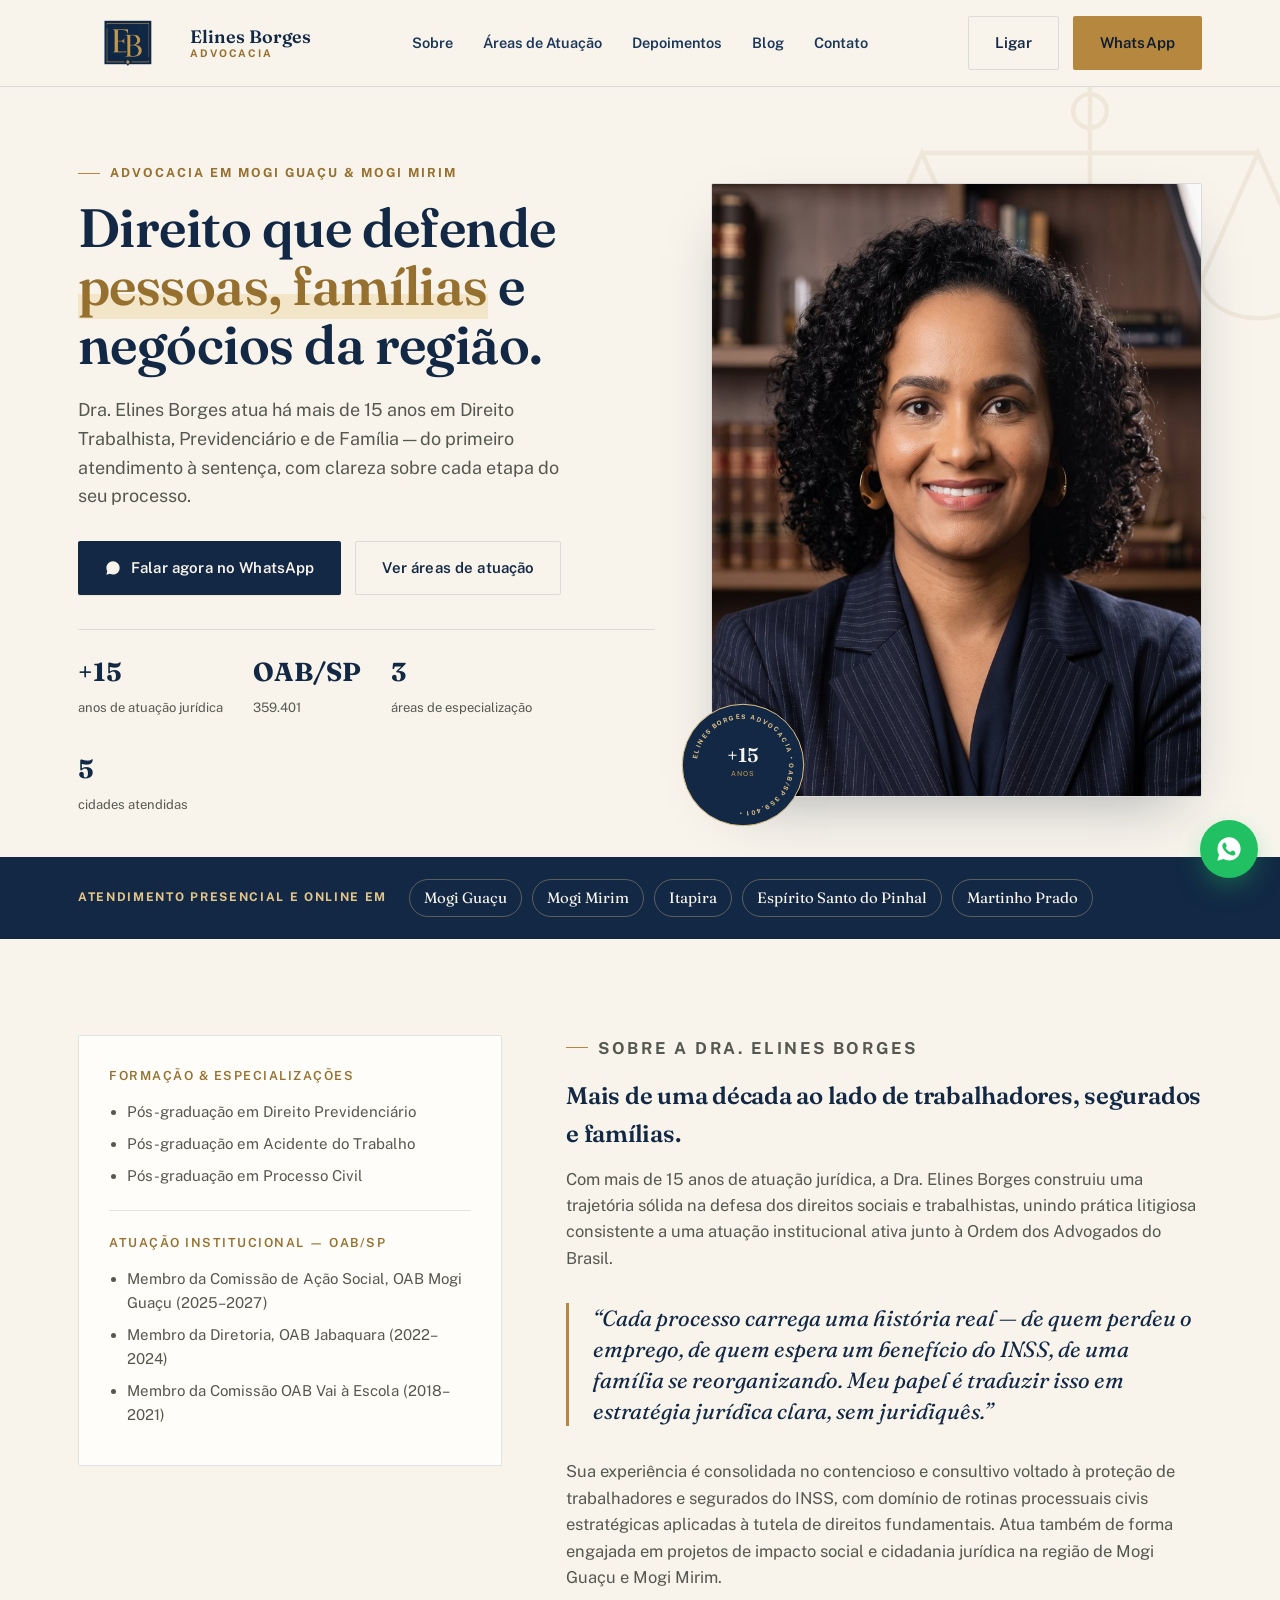
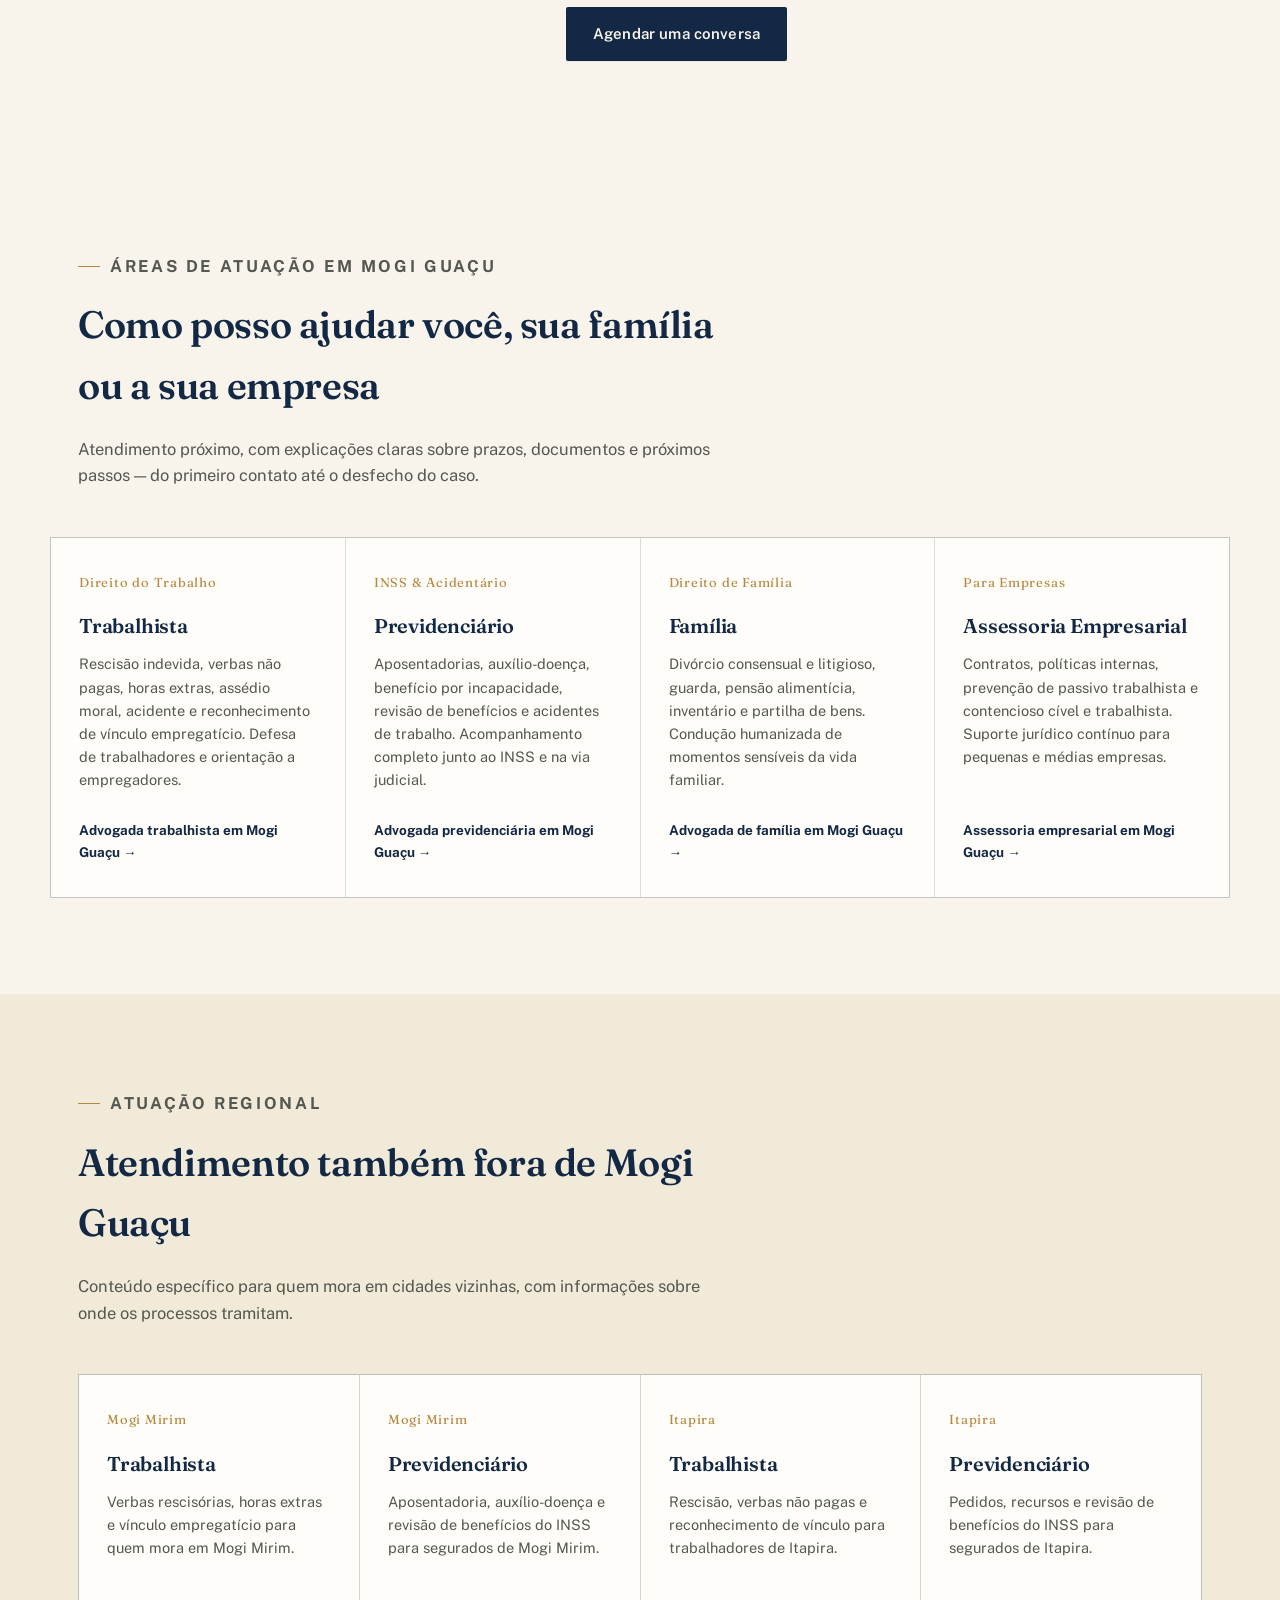
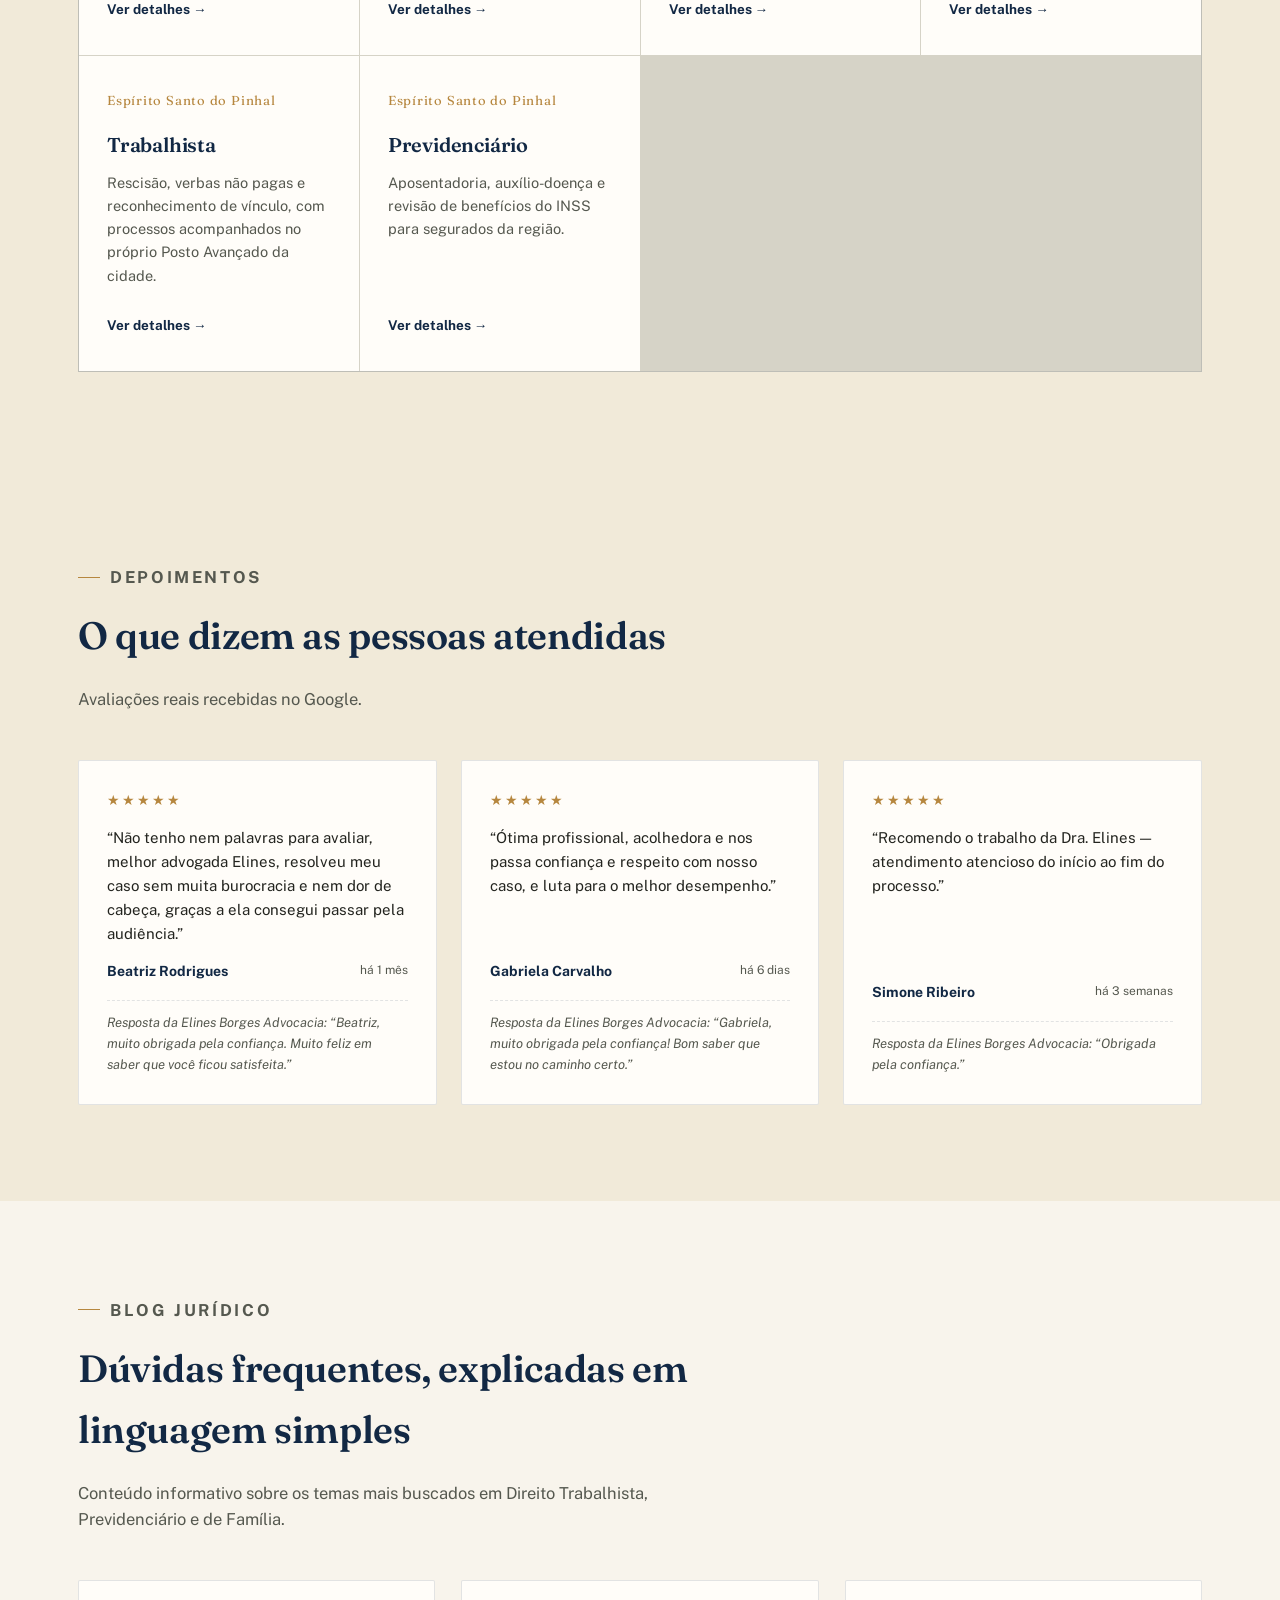
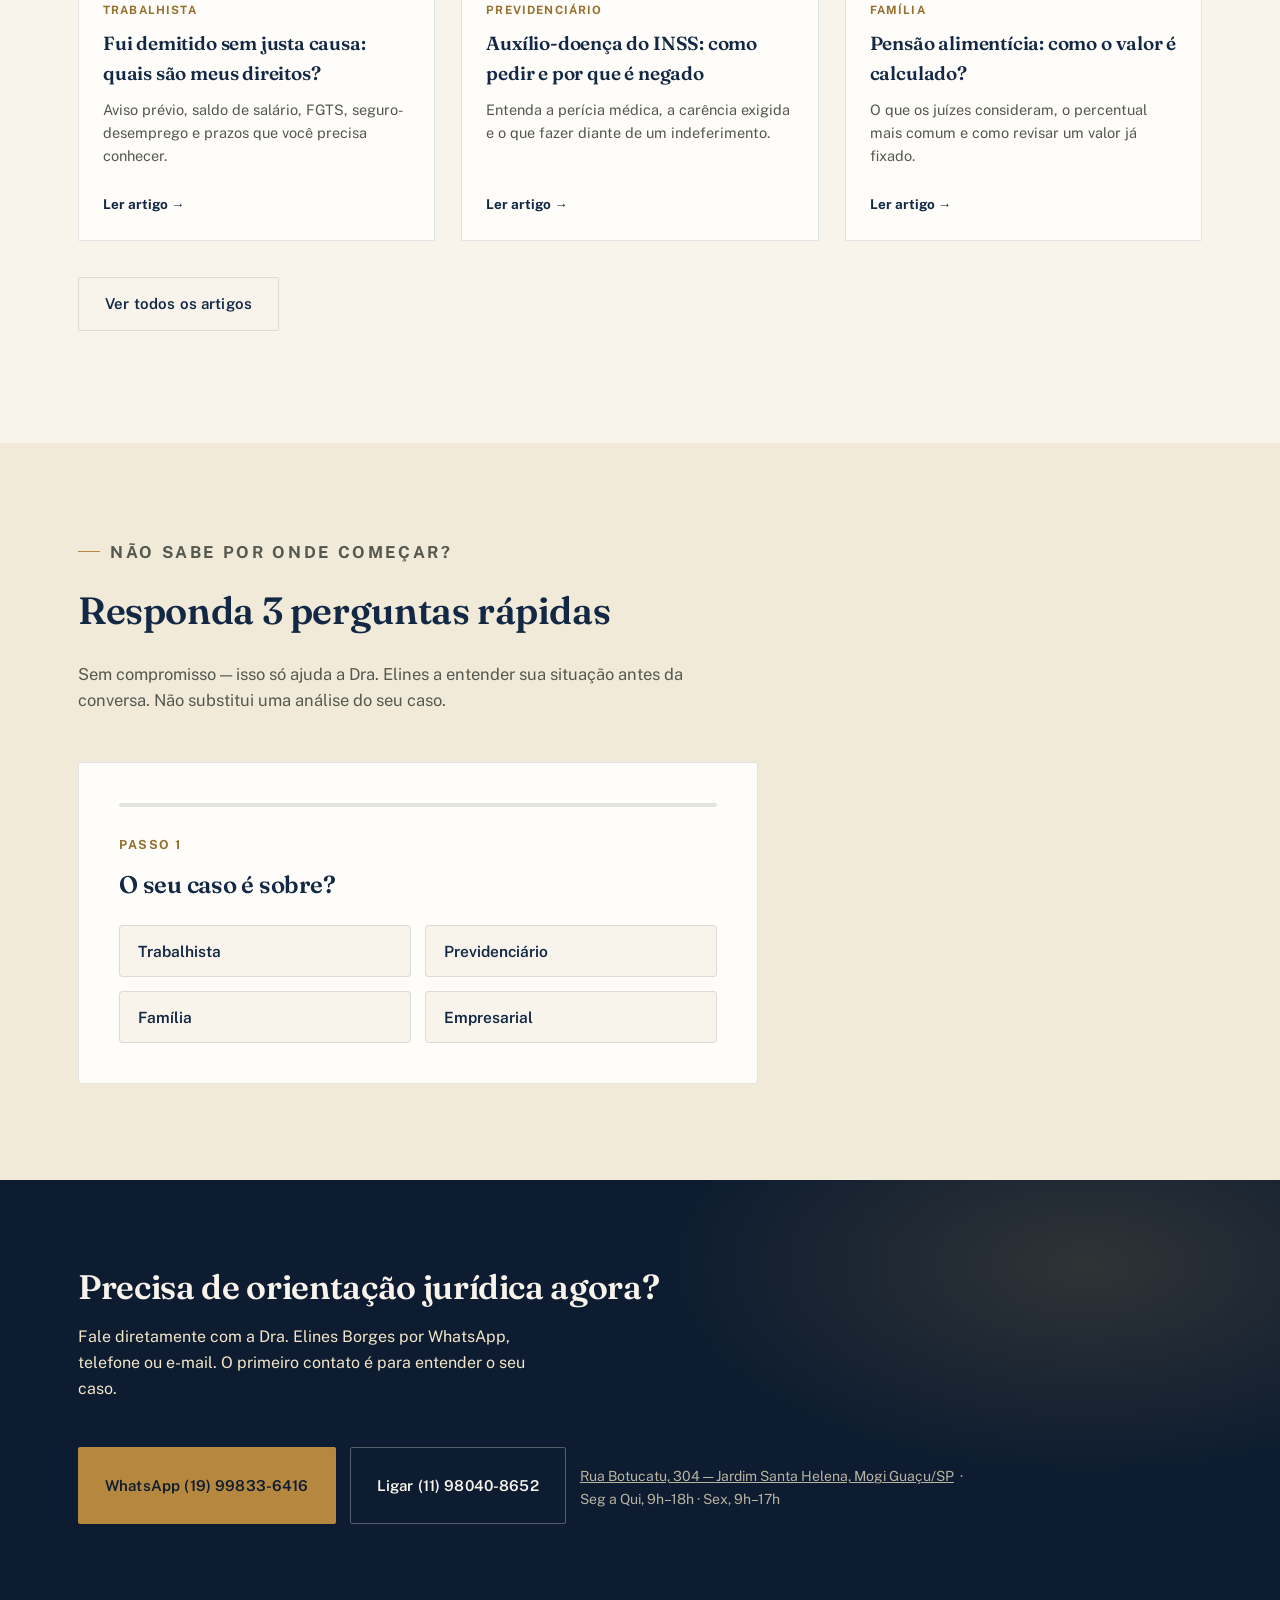
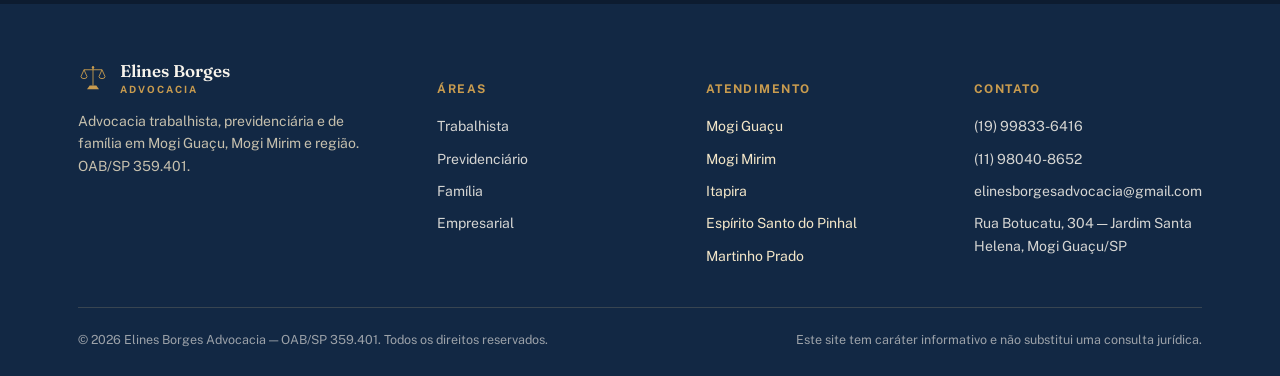
==== commit 1e35f2f0: "Add files via upload" ====
--- a/index.html
+++ b/index.html
@@ -272,13 +272,13 @@
         <span class="area-num">Direito de Família</span>
         <h3>Família</h3>
         <p>Divórcio consensual e litigioso, guarda, pensão alimentícia, inventário e partilha de bens. Condução humanizada de momentos sensíveis da vida familiar.</p>
-        <a href="blog.html#pensao-alimenticia">Ver perguntas frequentes →</a>
+        <a href="advogado-familia-mogi-guacu.html">Advogada de família em Mogi Guaçu →</a>
       </div>
       <div class="area-card">
         <span class="area-num">Para Empresas</span>
         <h3>Assessoria Empresarial</h3>
         <p>Contratos, políticas internas, prevenção de passivo trabalhista e contencioso cível e trabalhista. Suporte jurídico contínuo para pequenas e médias empresas.</p>
-        <a href="blog.html#reduzir-passivo-trabalhista">Como prevenir riscos →</a>
+        <a href="advogado-empresarial-mogi-guacu.html">Assessoria empresarial em Mogi Guaçu →</a>
       </div>
     </div>
   </div>
@@ -593,8 +593,8 @@
         <ul>
           <li><a href="advogado-trabalhista-mogi-guacu.html">Trabalhista</a></li>
           <li><a href="advogado-previdenciario-mogi-guacu.html">Previdenciário</a></li>
-          <li><a href="#areas">Família</a></li>
-          <li><a href="#areas">Empresarial</a></li>
+          <li><a href="advogado-familia-mogi-guacu.html">Família</a></li>
+          <li><a href="advogado-empresarial-mogi-guacu.html">Empresarial</a></li>
         </ul>
       </div>
       <div>
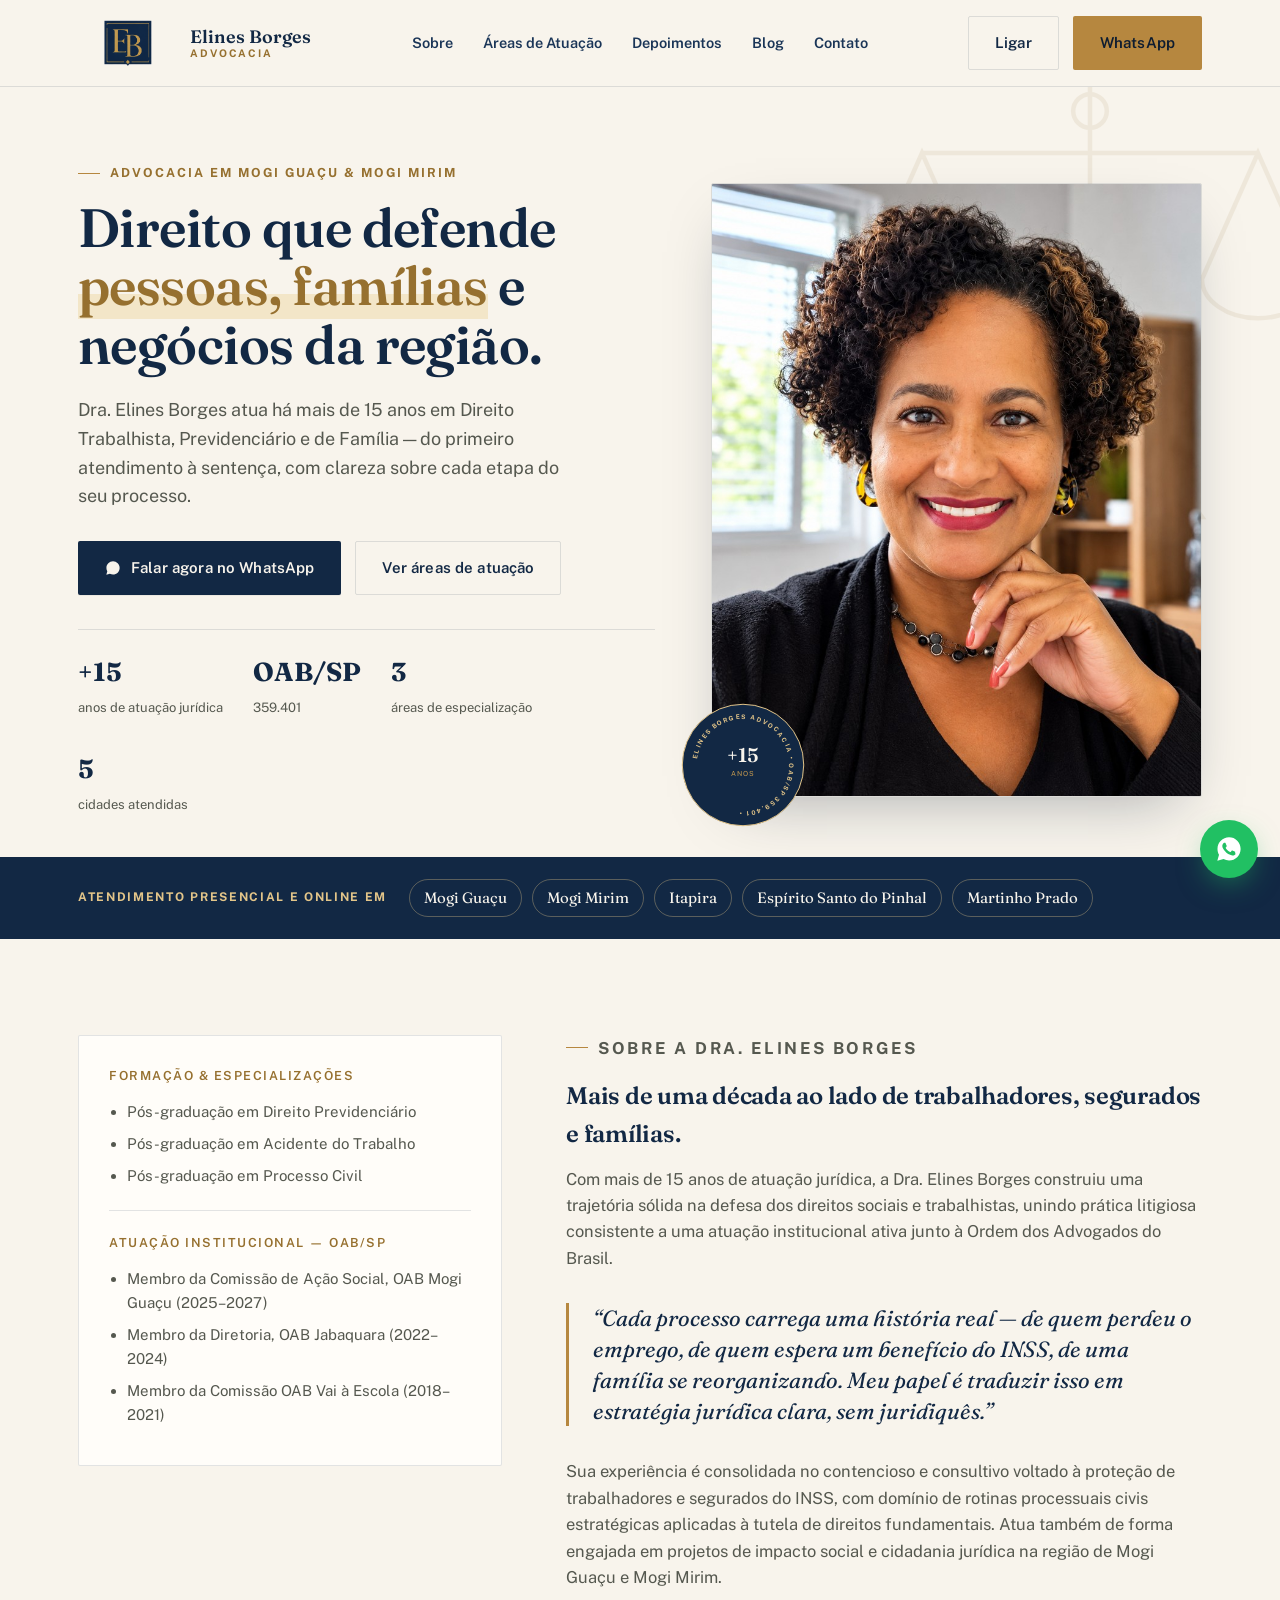
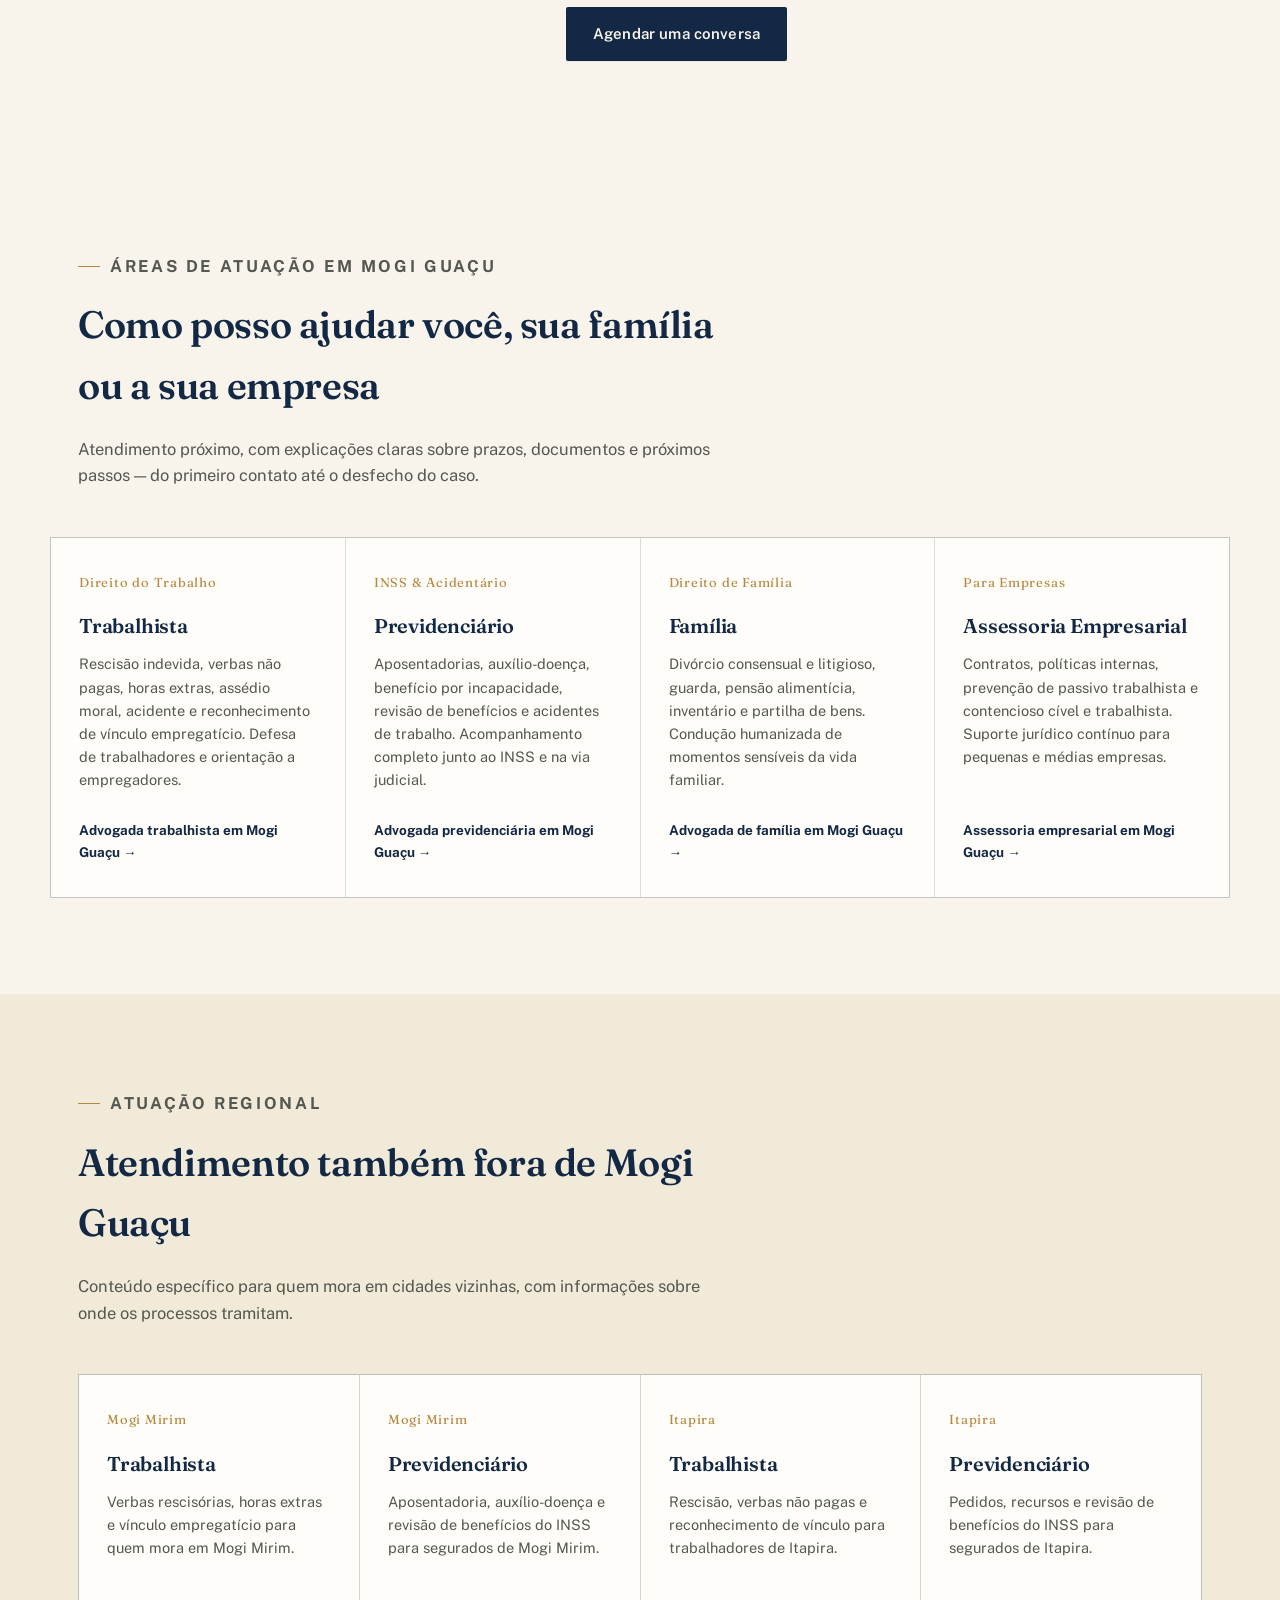
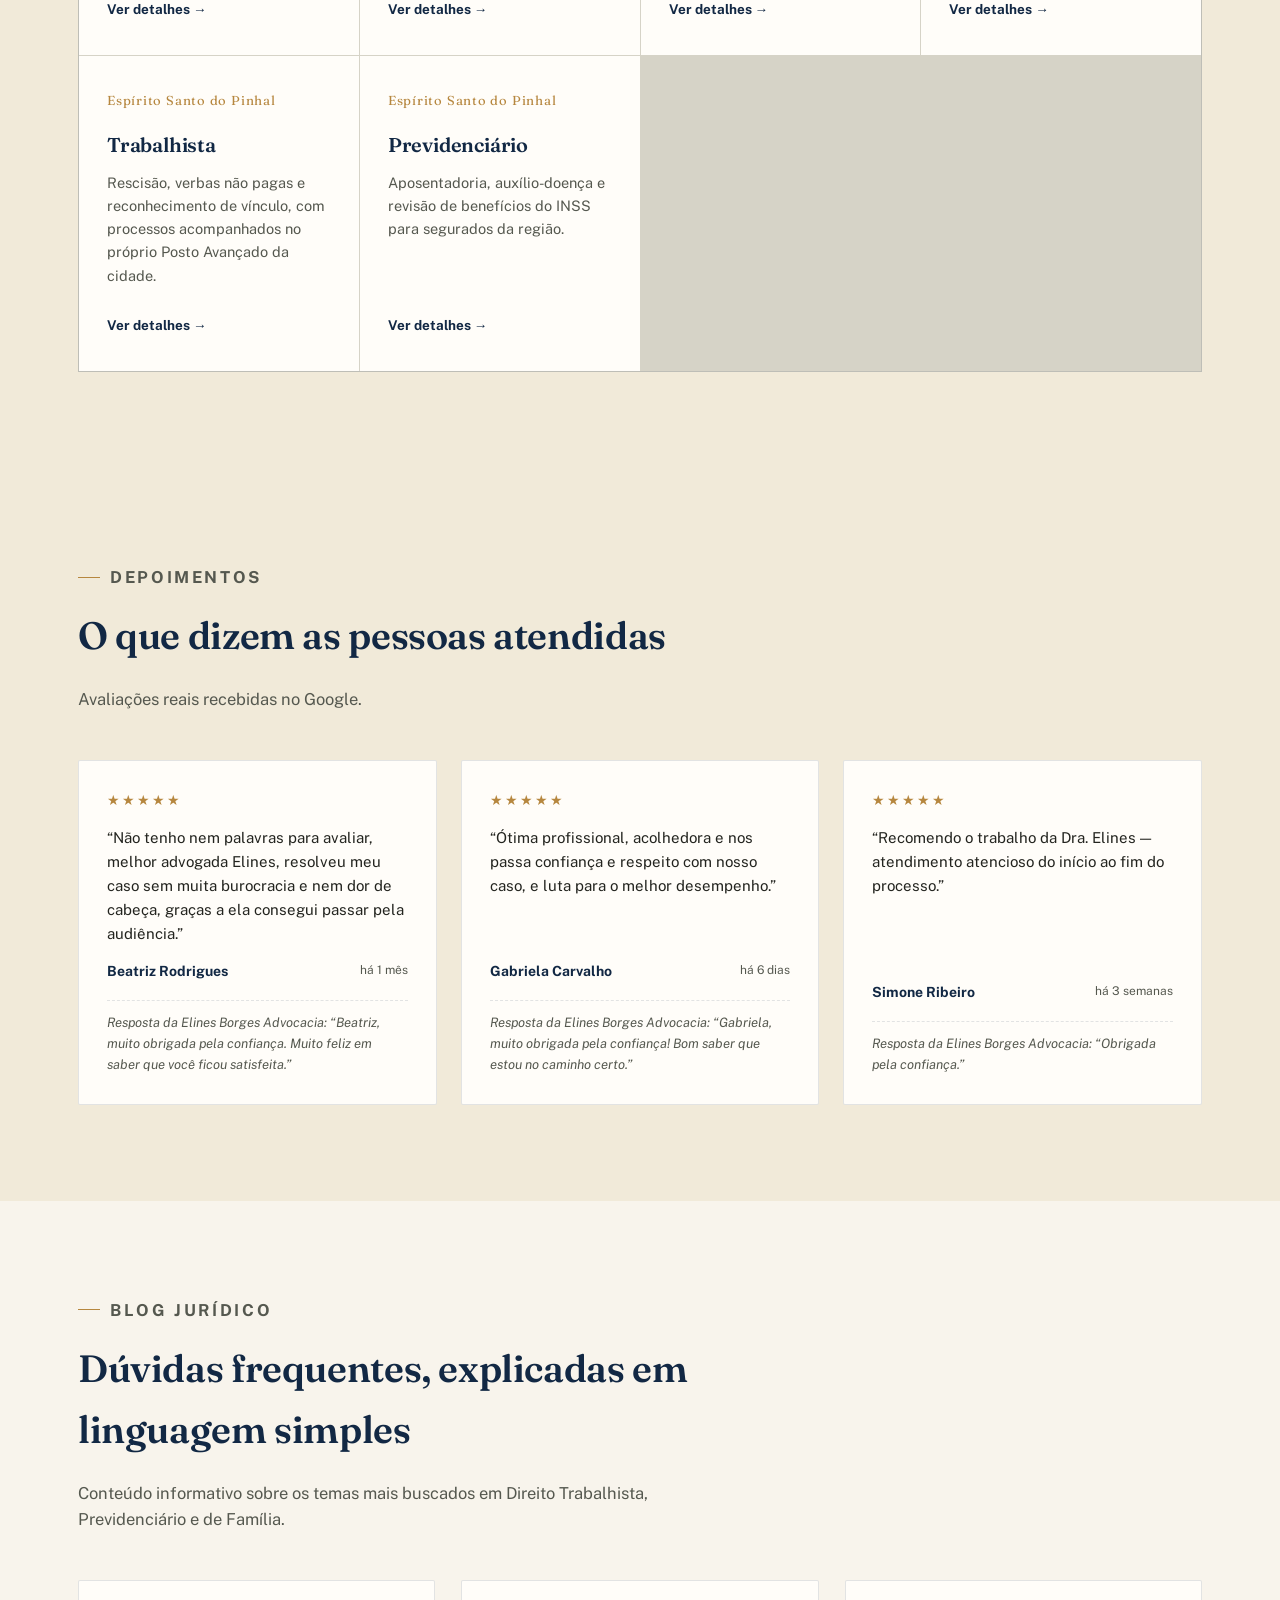
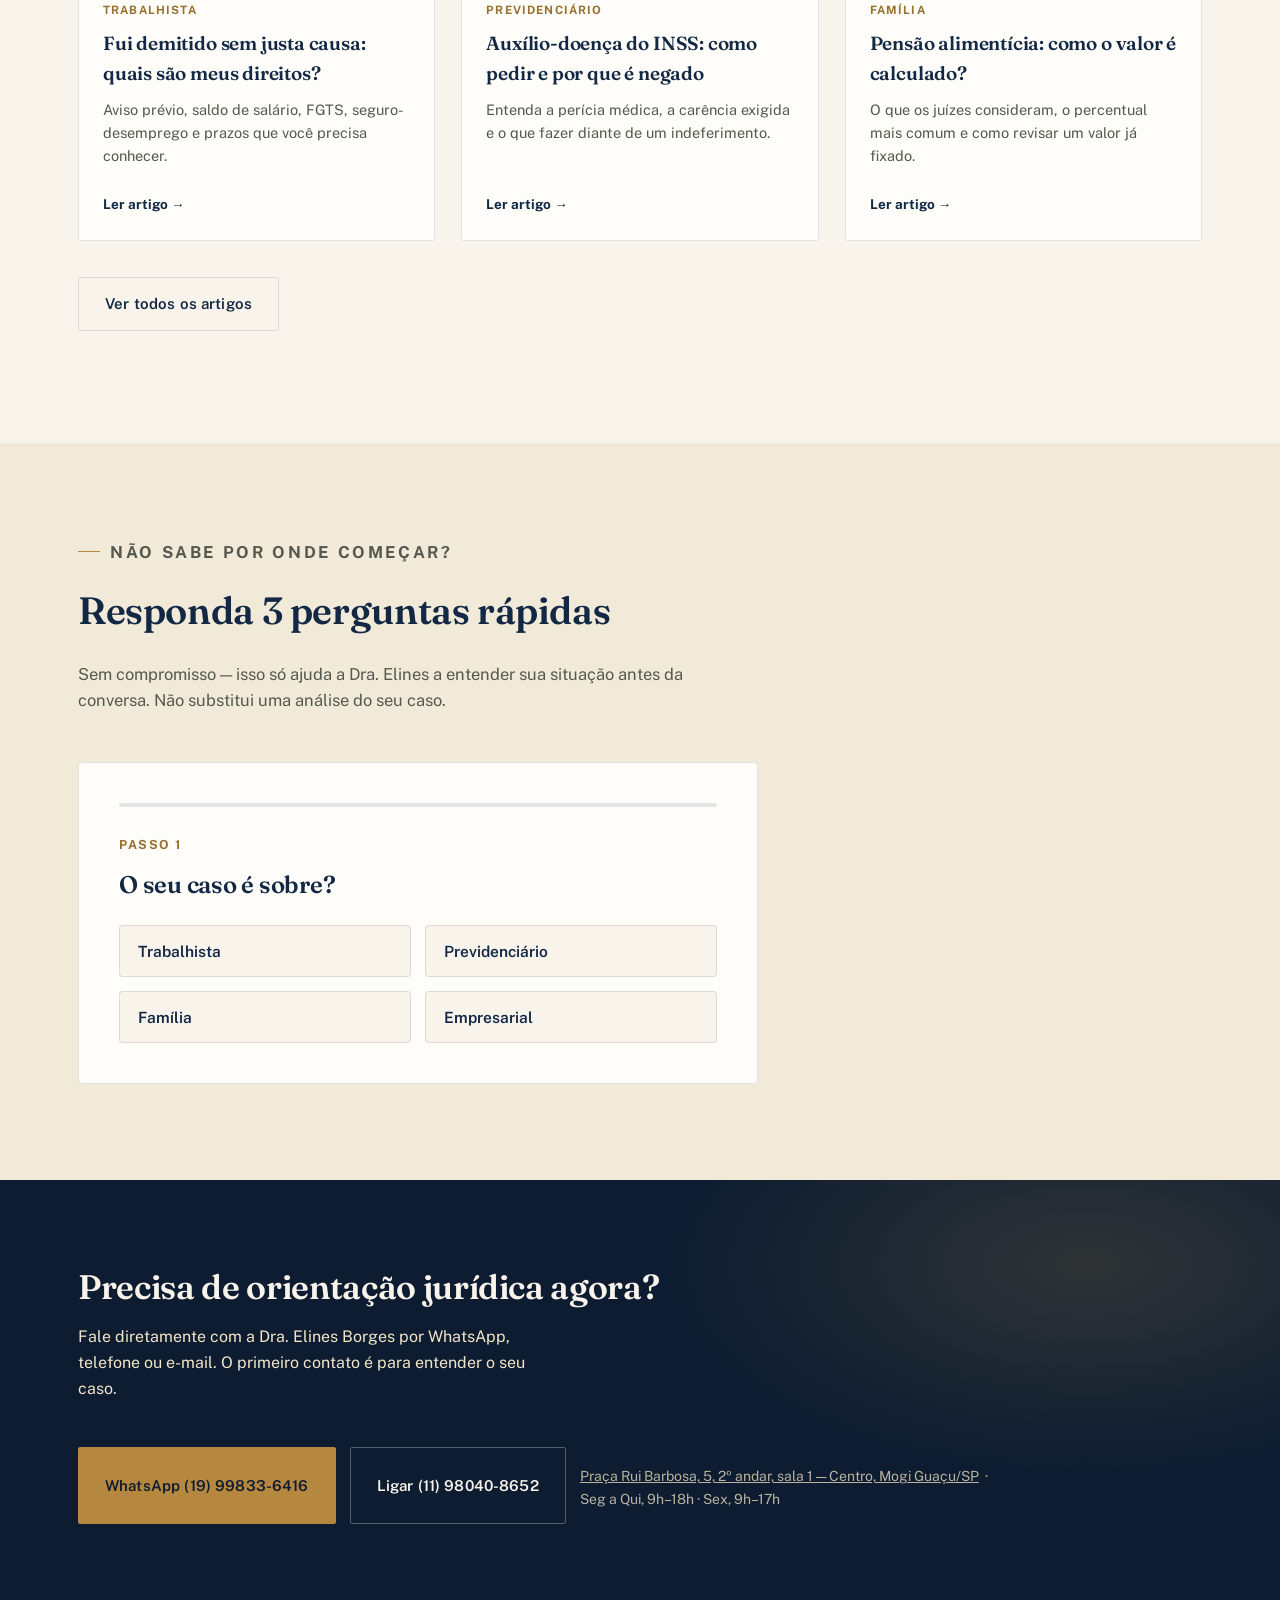
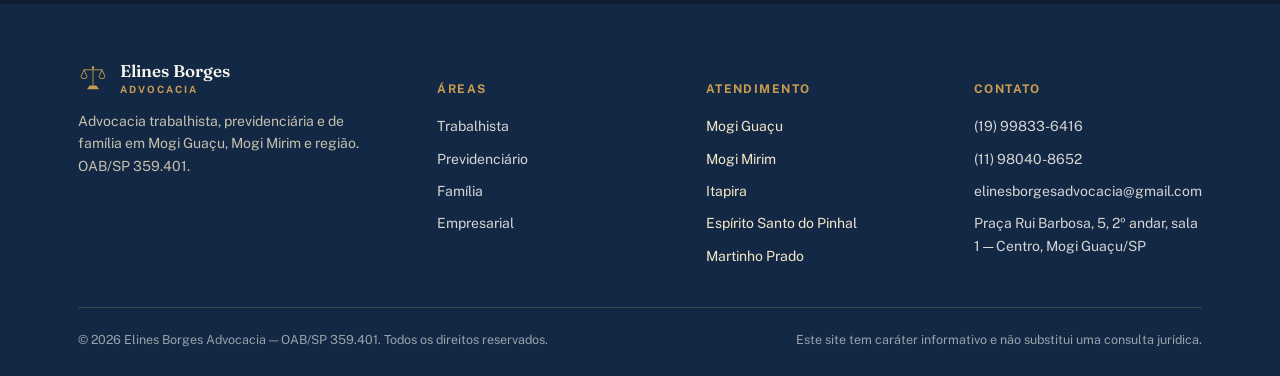
==== commit ac458df4: "Add files via upload" ====
--- a/index.html
+++ b/index.html
@@ -51,16 +51,11 @@
   ],
   "address": {
     "@type": "PostalAddress",
-    "streetAddress": "Rua Botucatu, 304 - Jardim Santa Helena",
+    "streetAddress": "Praça Rui Barbosa, 5, 2º andar, sala 1 - Centro",
     "addressLocality": "Mogi Guaçu",
     "addressRegion": "SP",
-    "postalCode": "13845-322",
+    "postalCode": "13840-029",
     "addressCountry": "BR"
-  },
-  "geo": {
-    "@type": "GeoCoordinates",
-    "latitude": -22.35437,
-    "longitude": -46.9528949
   },
   "hasMap": "https://www.google.com/maps/place/Elines+Borges+Advocacia/@-22.35437,-46.9528949,17z/data=!3m1!4b1!4m6!3m5!1s0x94c8579baa0eb065:0x142b992650841ba8!8m2!3d-22.35437!4d-46.9528949!16s%2Fg%2F11xdgw1fp2",
   "openingHoursSpecification": [
@@ -562,7 +557,7 @@
       <a href="https://wa.me/5519998336416?text=Ol%C3%A1%2C%20vim%20pelo%20site%20e%20gostaria%20de%20uma%20orienta%C3%A7%C3%A3o." class="btn btn-gold" target="_blank" rel="noopener">WhatsApp (19) 99833-6416</a>
       <a href="tel:+5511980408652" class="btn btn-ghost" style="border-color:rgba(248,244,236,.3); color:#f8f4ec;">Ligar (11) 98040-8652</a>
       <p style="width:100%; margin-top:18px; opacity:.75; font-size:14px;">
-        <a href="https://www.google.com/maps/place/Elines+Borges+Advocacia/@-22.35437,-46.9528949,17z/data=!3m1!4b1!4m6!3m5!1s0x94c8579baa0eb065:0x142b992650841ba8!8m2!3d-22.35437!4d-46.9528949!16s%2Fg%2F11xdgw1fp2" target="_blank" rel="noopener" style="color:inherit;">Rua Botucatu, 304 — Jardim Santa Helena, Mogi Guaçu/SP</a>
+        <a href="https://www.google.com/maps/place/Elines+Borges+Advocacia/@-22.35437,-46.9528949,17z/data=!3m1!4b1!4m6!3m5!1s0x94c8579baa0eb065:0x142b992650841ba8!8m2!3d-22.35437!4d-46.9528949!16s%2Fg%2F11xdgw1fp2" target="_blank" rel="noopener" style="color:inherit;">Praça Rui Barbosa, 5, 2º andar, sala 1 — Centro, Mogi Guaçu/SP</a>
         &nbsp;·&nbsp; Seg a Qui, 9h–18h · Sex, 9h–17h
       </p>
     </div>
@@ -613,7 +608,7 @@
           <li><a href="https://wa.me/5519998336416" target="_blank" rel="noopener">(19) 99833-6416</a></li>
           <li><a href="tel:+5511980408652">(11) 98040-8652</a></li>
           <li><a href="mailto:elinesborgesadvocacia@gmail.com">elinesborgesadvocacia@gmail.com</a></li>
-          <li><a href="https://www.google.com/maps/place/Elines+Borges+Advocacia/@-22.35437,-46.9528949,17z/data=!3m1!4b1!4m6!3m5!1s0x94c8579baa0eb065:0x142b992650841ba8!8m2!3d-22.35437!4d-46.9528949!16s%2Fg%2F11xdgw1fp2" target="_blank" rel="noopener">Rua Botucatu, 304 — Jardim Santa Helena, Mogi Guaçu/SP</a></li>
+          <li><a href="https://www.google.com/maps/place/Elines+Borges+Advocacia/@-22.35437,-46.9528949,17z/data=!3m1!4b1!4m6!3m5!1s0x94c8579baa0eb065:0x142b992650841ba8!8m2!3d-22.35437!4d-46.9528949!16s%2Fg%2F11xdgw1fp2" target="_blank" rel="noopener">Praça Rui Barbosa, 5, 2º andar, sala 1 — Centro, Mogi Guaçu/SP</a></li>
         </ul>
       </div>
     </div>
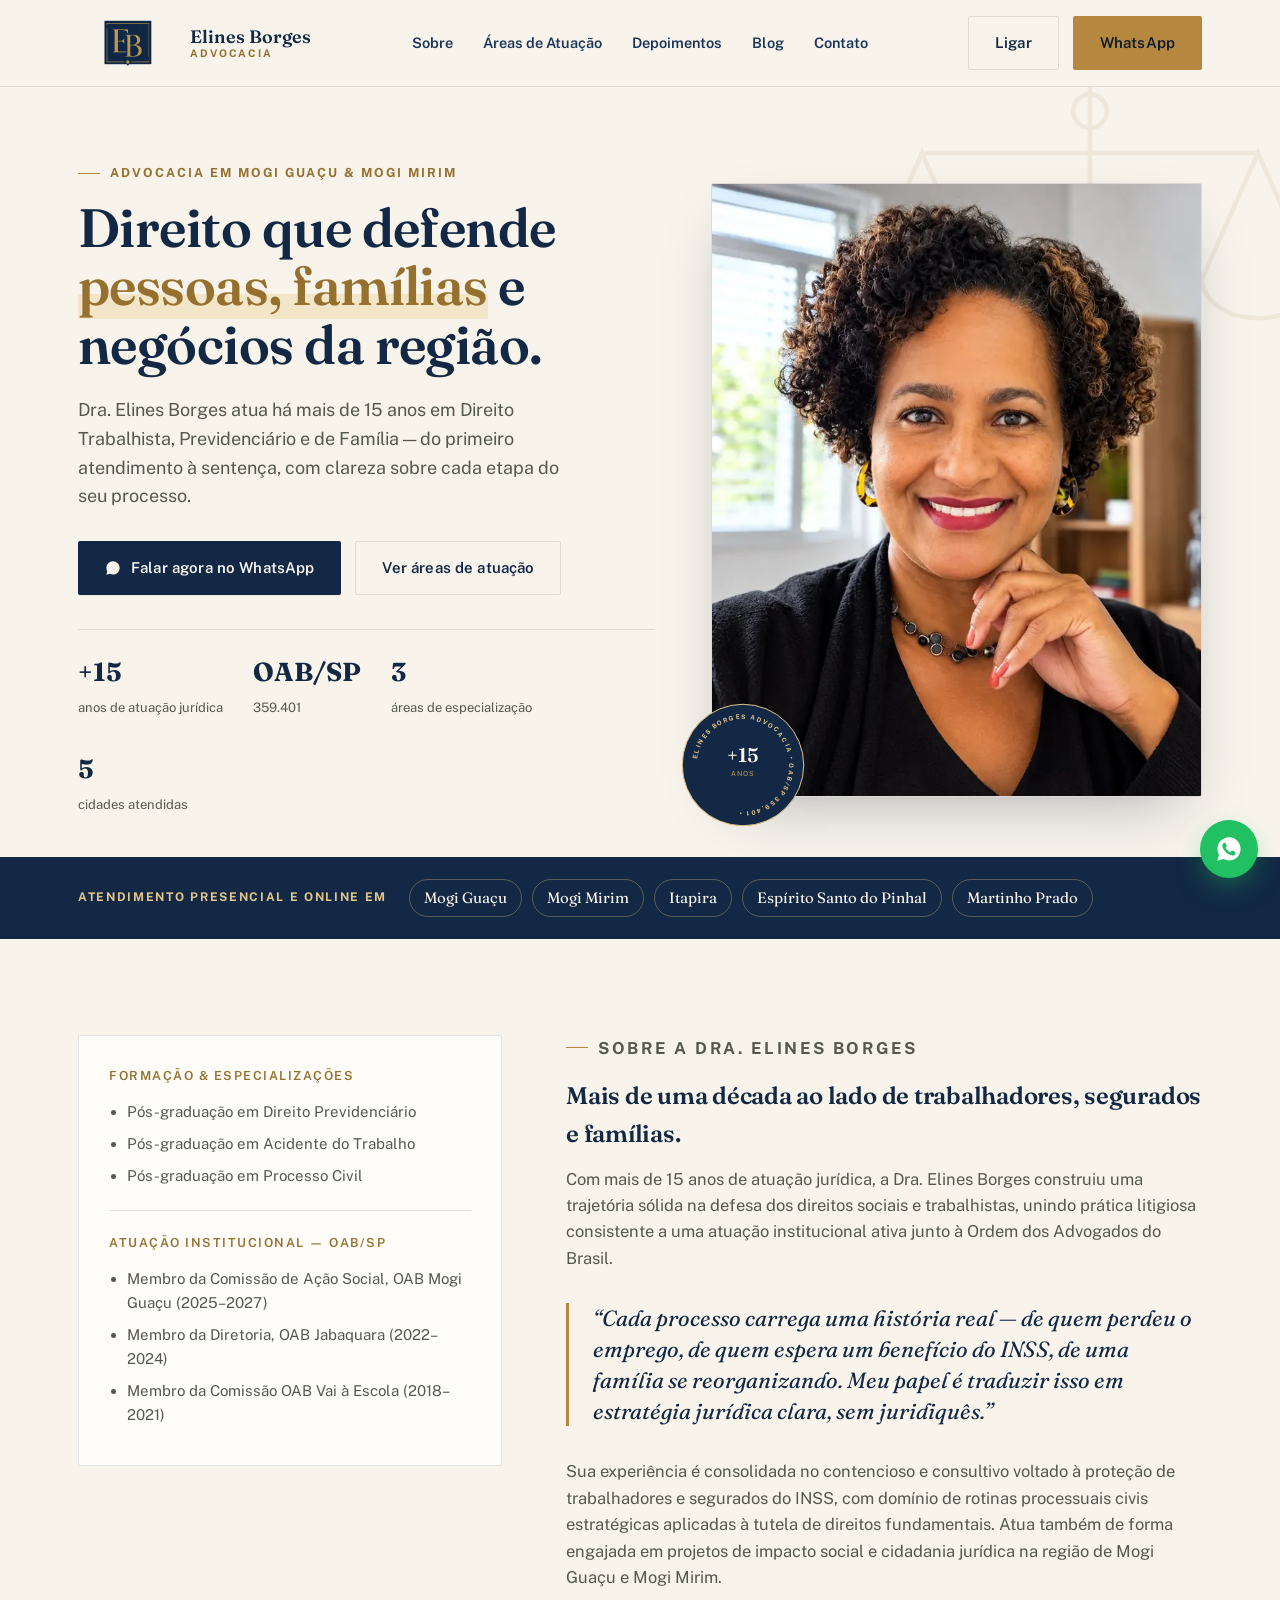
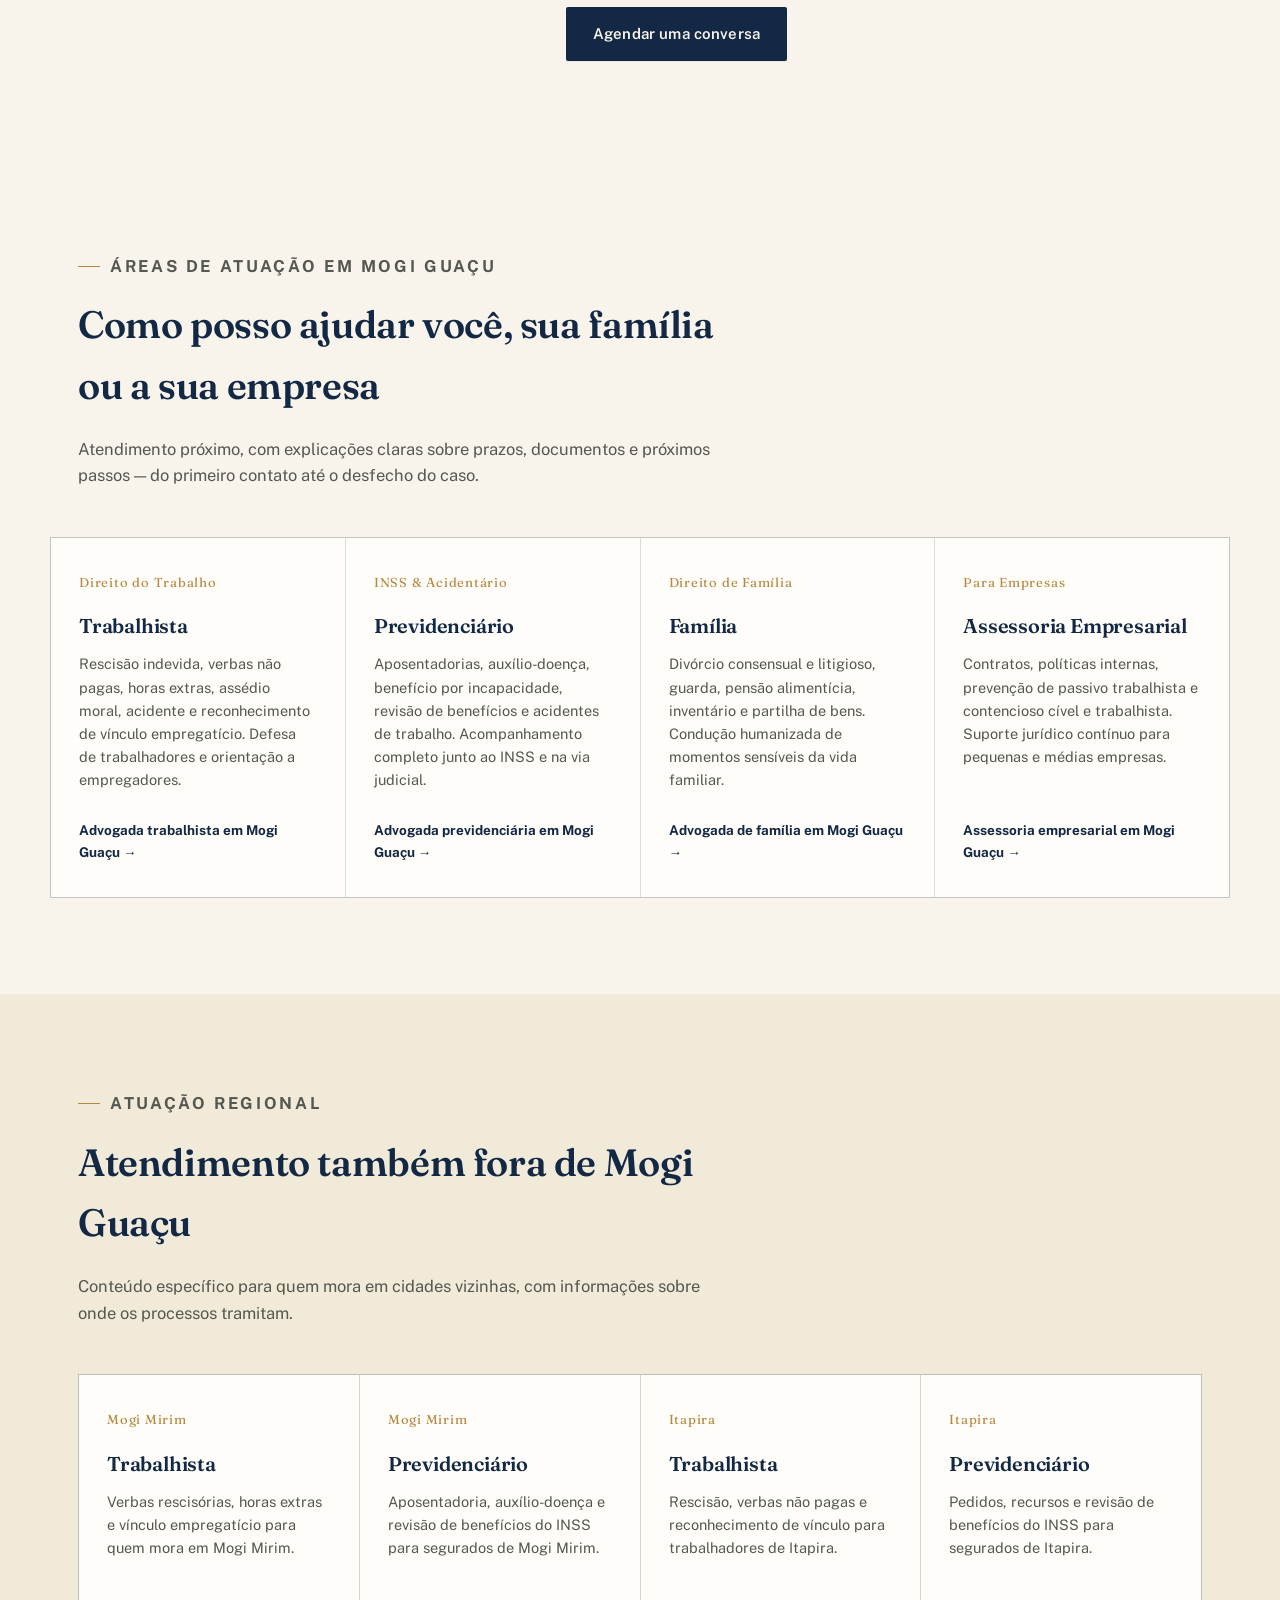
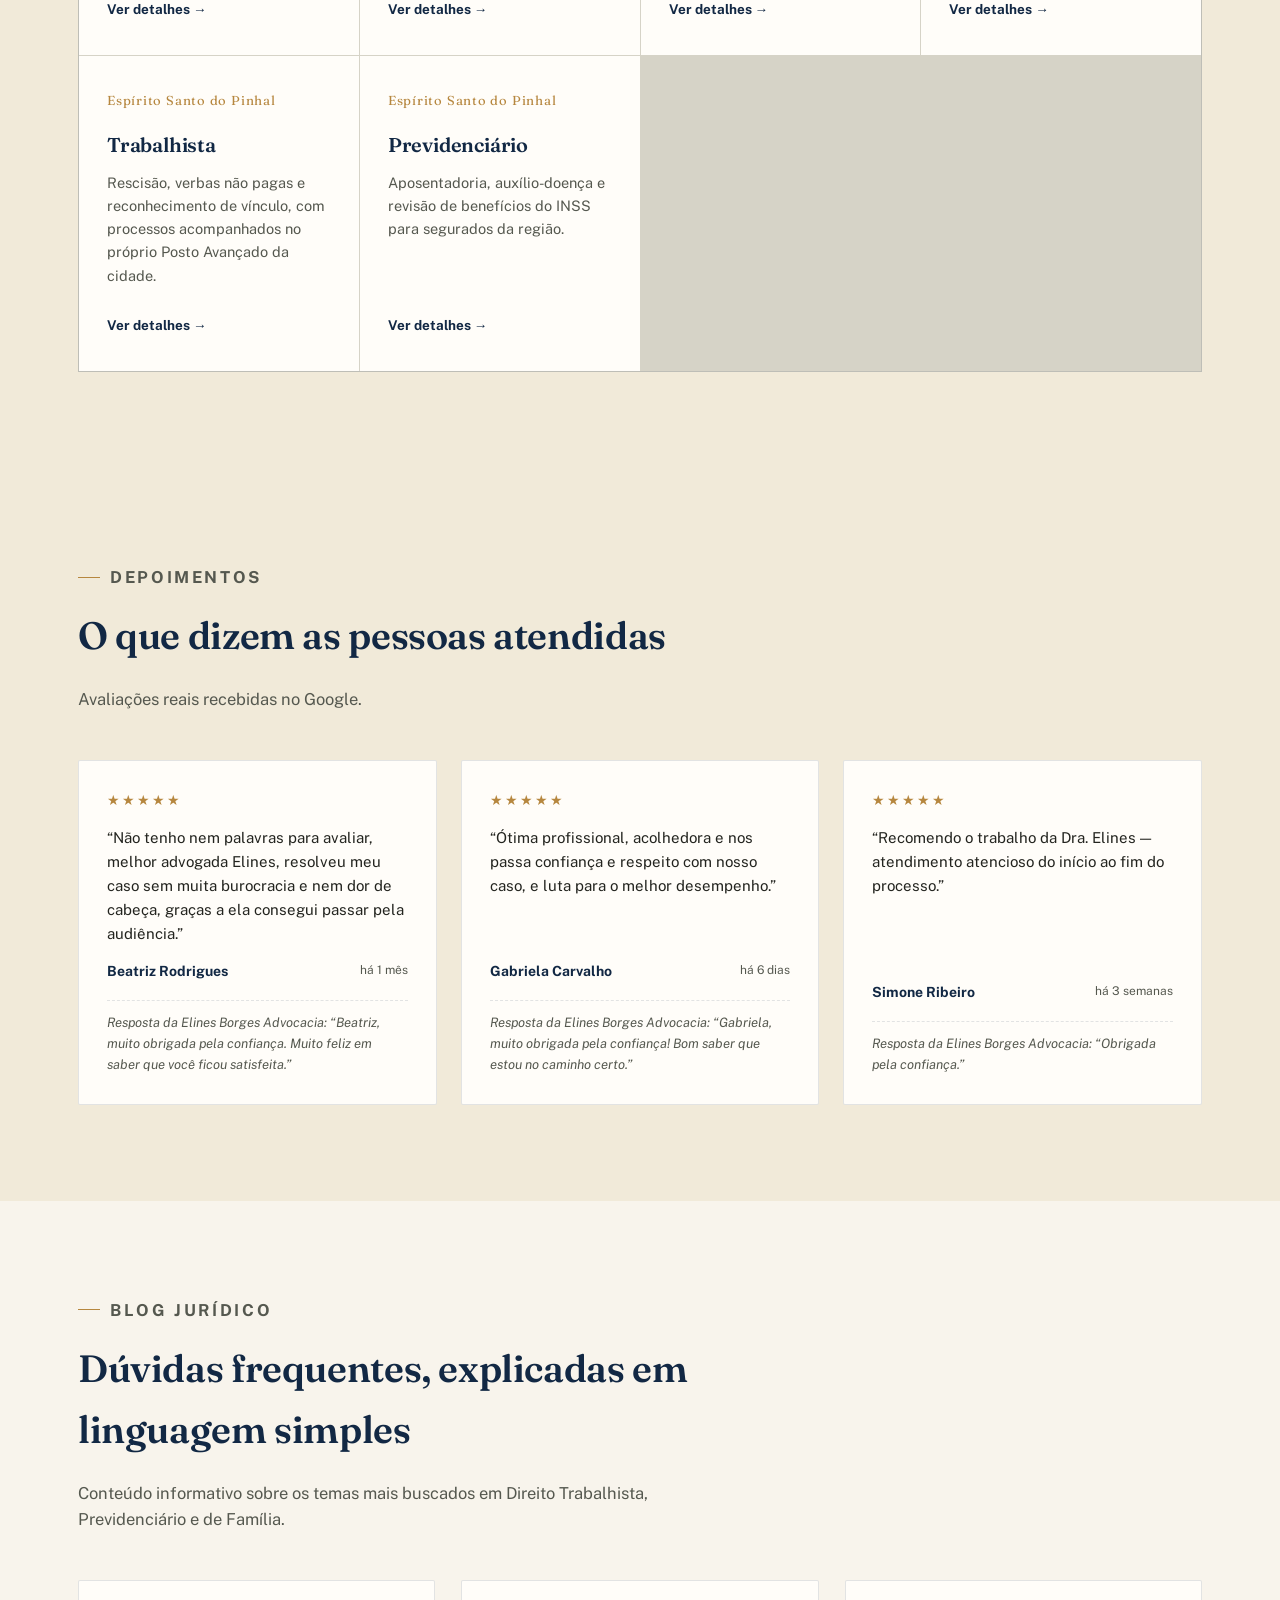
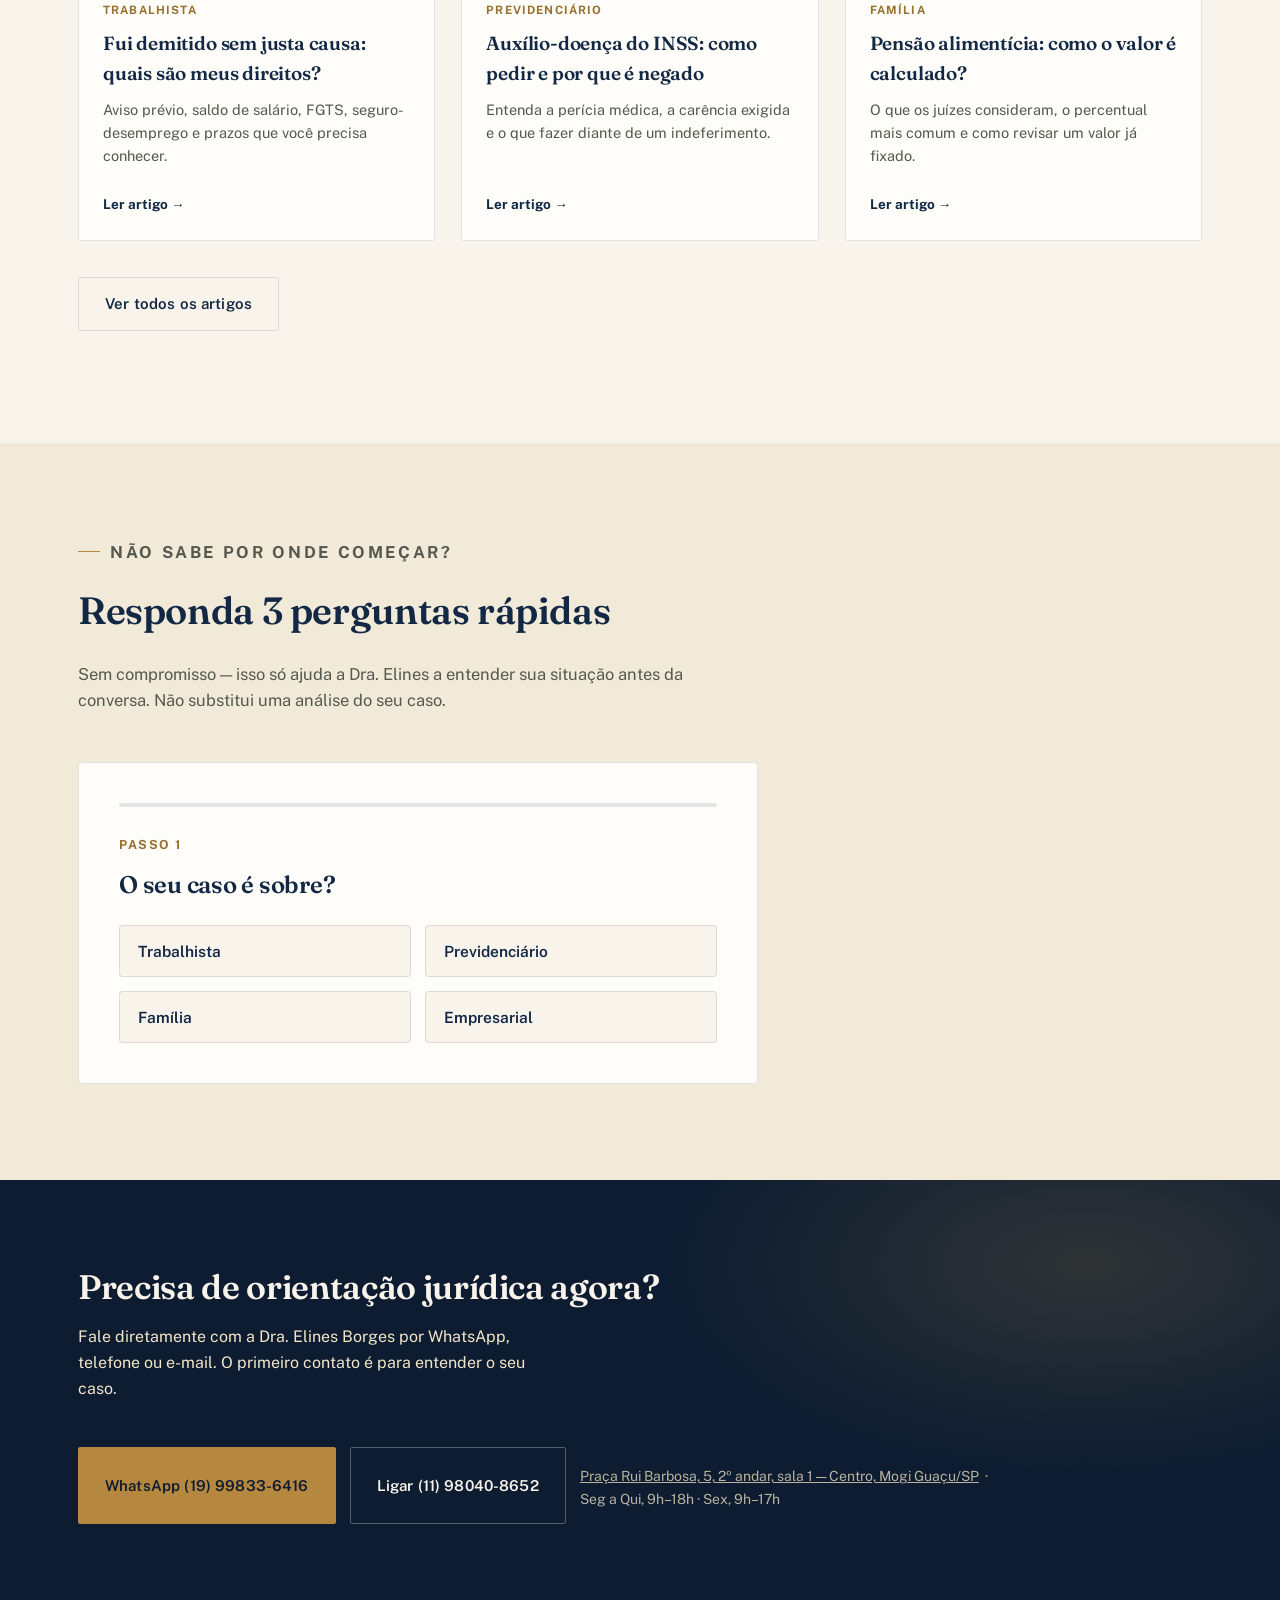
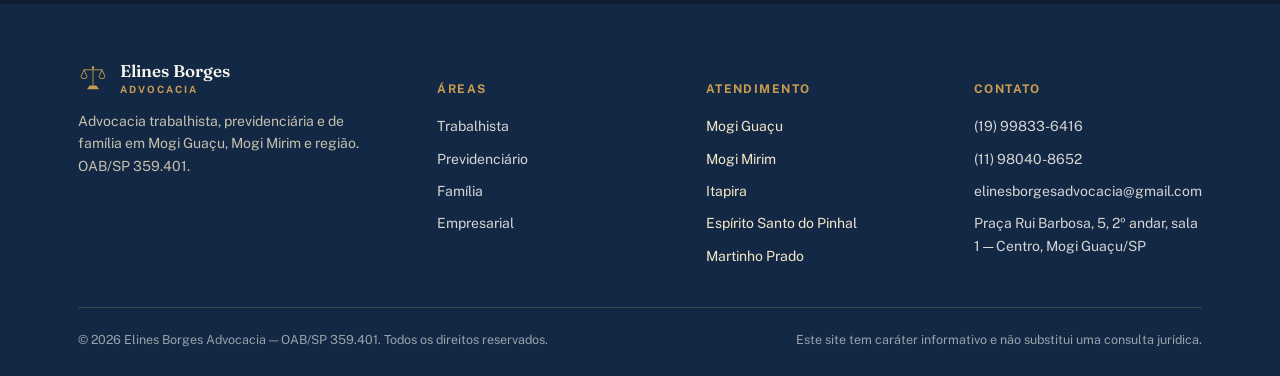
==== commit cda64e9e: "Add files via upload" ====
--- a/index.html
+++ b/index.html
@@ -3,7 +3,12 @@
 <head>
 <meta charset="utf-8">
 <!-- Google tag (gtag.js) -->
-<script async src="https://www.googletagmanager.com/gtag/js?id=G-14Q4V2BP33"></script>
+<script>
+  /* GA4 carregado após a página ficar pronta, para não atrasar a abertura */
+  (function(){var s=false;function l(){if(s)return;s=true;var e=document.createElement("script");e.async=true;e.src="https://www.googletagmanager.com/gtag/js?id=G-14Q4V2BP33";document.head.appendChild(e);}
+  window.addEventListener("load",function(){setTimeout(l,1500);});
+  ["scroll","click","touchstart","keydown"].forEach(function(t){window.addEventListener(t,l,{once:true,passive:true});});})();
+</script>
 <script>
   window.dataLayer = window.dataLayer || [];
   function gtag(){dataLayer.push(arguments);}
@@ -26,9 +31,12 @@
 <meta name="twitter:card" content="summary_large_image">
 
 <link rel="icon" href="images/logo.png">
+<link rel="preload" as="image" href="images/elines-hero-680.webp" imagesrcset="images/elines-hero-400.webp 400w, images/elines-hero-680.webp 680w" imagesizes="(max-width: 900px) 340px, 480px" fetchpriority="high">
 <link rel="preconnect" href="https://fonts.googleapis.com">
 <link rel="preconnect" href="https://fonts.gstatic.com" crossorigin>
-<link href="https://fonts.googleapis.com/css2?family=Fraunces:ital,opsz,wght@0,9..144,500;0,9..144,600;0,9..144,700;1,9..144,500&family=Public+Sans:wght@400;500;600;700;800&display=swap" rel="stylesheet">
+<link rel="preload" as="style" href="https://fonts.googleapis.com/css2?family=Fraunces:ital,opsz,wght@0,9..144,500;0,9..144,600;0,9..144,700;1,9..144,500&family=Public+Sans:wght@400;500;600;700&display=swap">
+<link rel="stylesheet" href="https://fonts.googleapis.com/css2?family=Fraunces:ital,opsz,wght@0,9..144,500;0,9..144,600;0,9..144,700;1,9..144,500&family=Public+Sans:wght@400;500;600;700&display=swap" media="print" onload="this.media='all'">
+<noscript><link rel="stylesheet" href="https://fonts.googleapis.com/css2?family=Fraunces:ital,opsz,wght@0,9..144,500;0,9..144,600;0,9..144,700;1,9..144,500&family=Public+Sans:wght@400;500;600;700&display=swap"></noscript>
 <link rel="stylesheet" href="style.css">
 
 <script type="application/ld+json">
@@ -179,7 +187,7 @@
 
     <div class="hero-photo-frame">
       <div class="hero-photo">
-        <img src="images/elines.jpg" alt="Dra. Elines Borges, advogada trabalhista e previdenciária em Mogi Guaçu">
+        <img src="images/elines-hero-680.webp" srcset="images/elines-hero-400.webp 400w, images/elines-hero-680.webp 680w" sizes="(max-width: 900px) 340px, 480px" width="680" height="850" fetchpriority="high" decoding="async" alt="Dra. Elines Borges, advogada trabalhista e previdenciária em Mogi Guaçu">
       </div>
       <svg class="seal" viewBox="0 0 200 200">
         <g class="seal-ring">
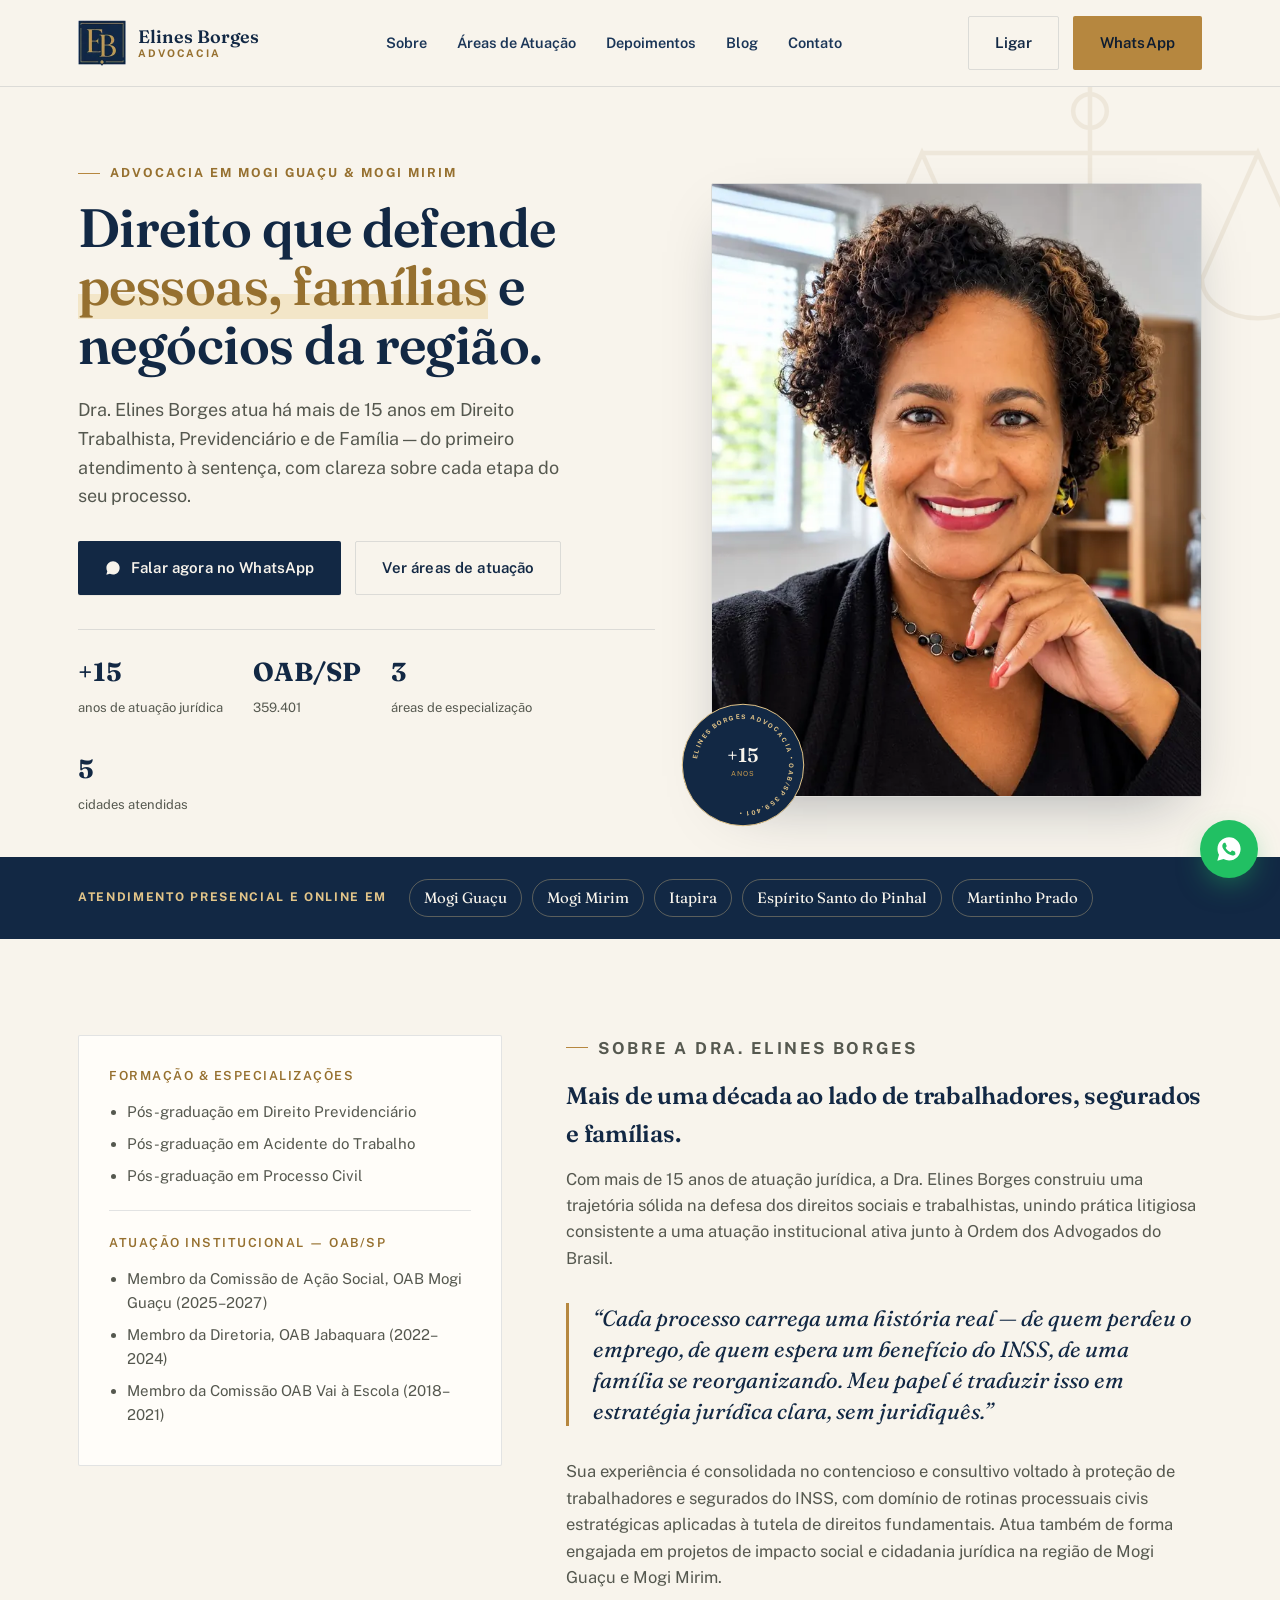
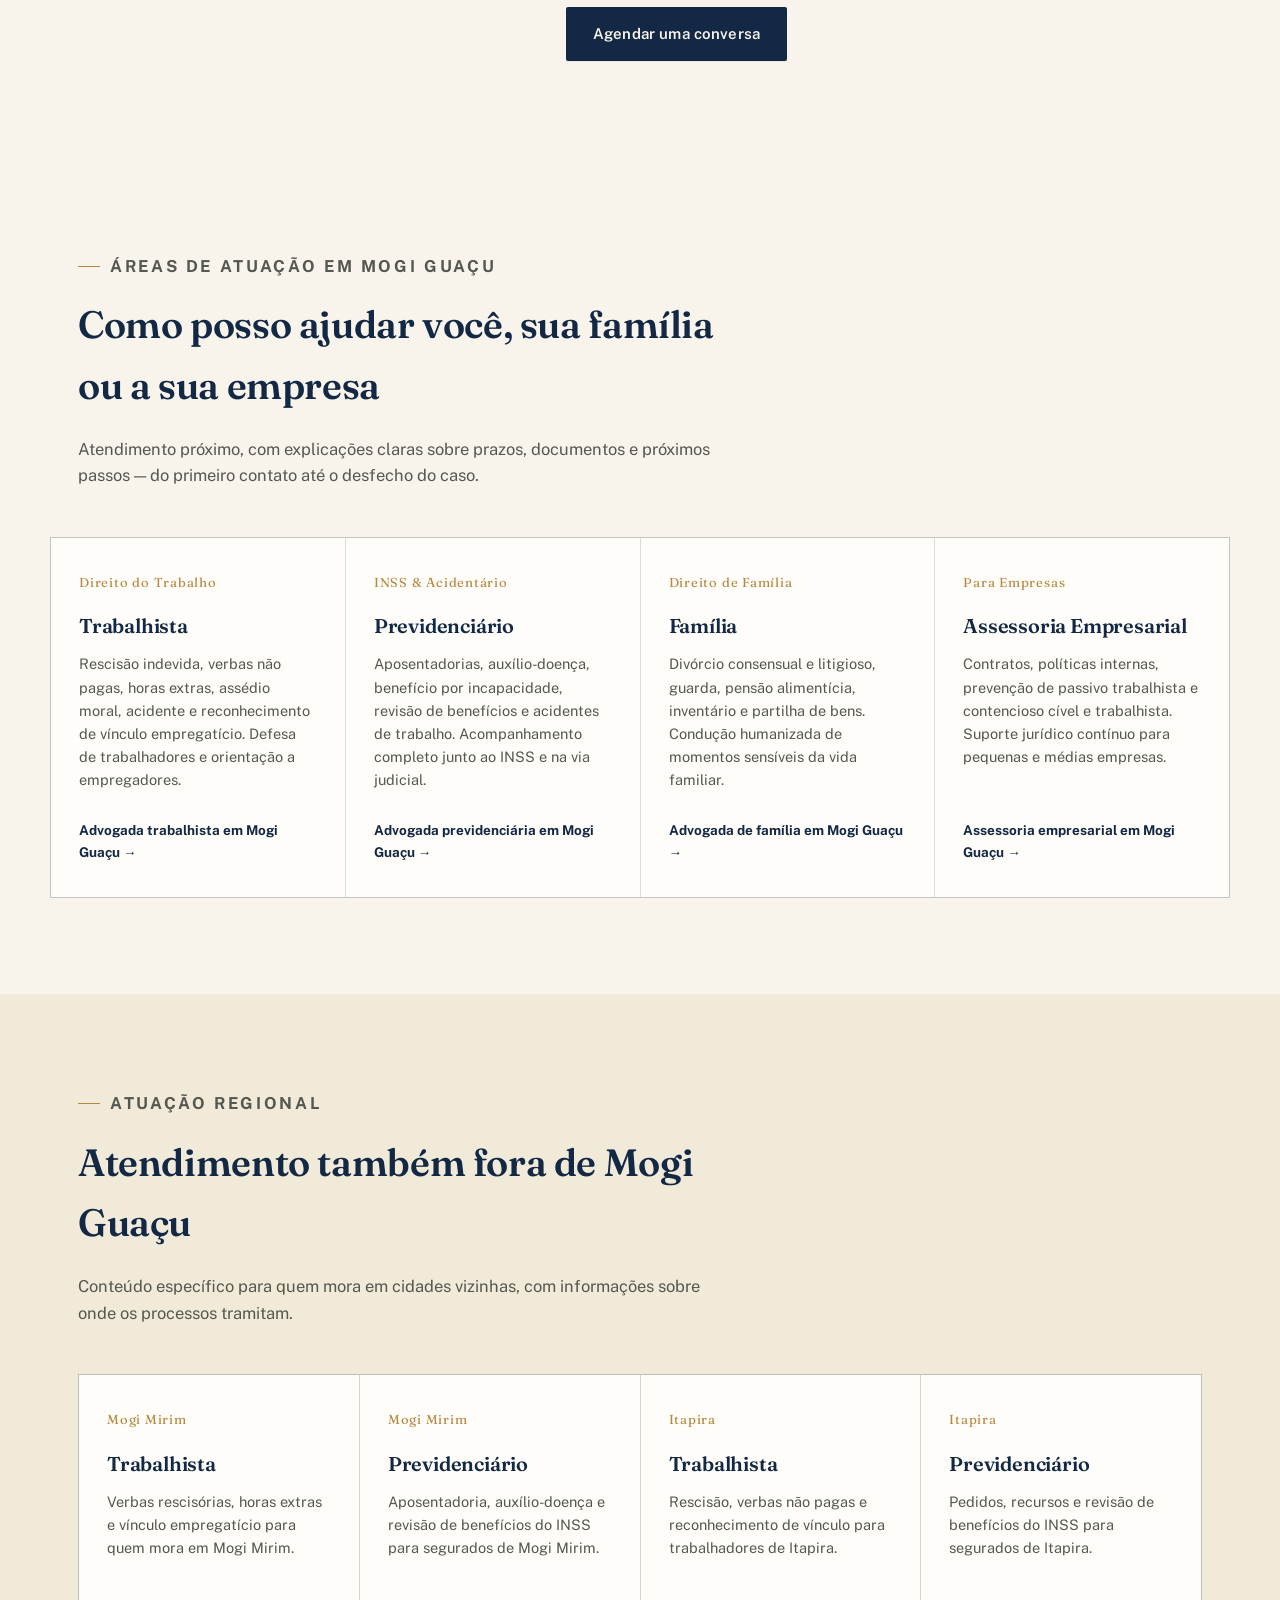
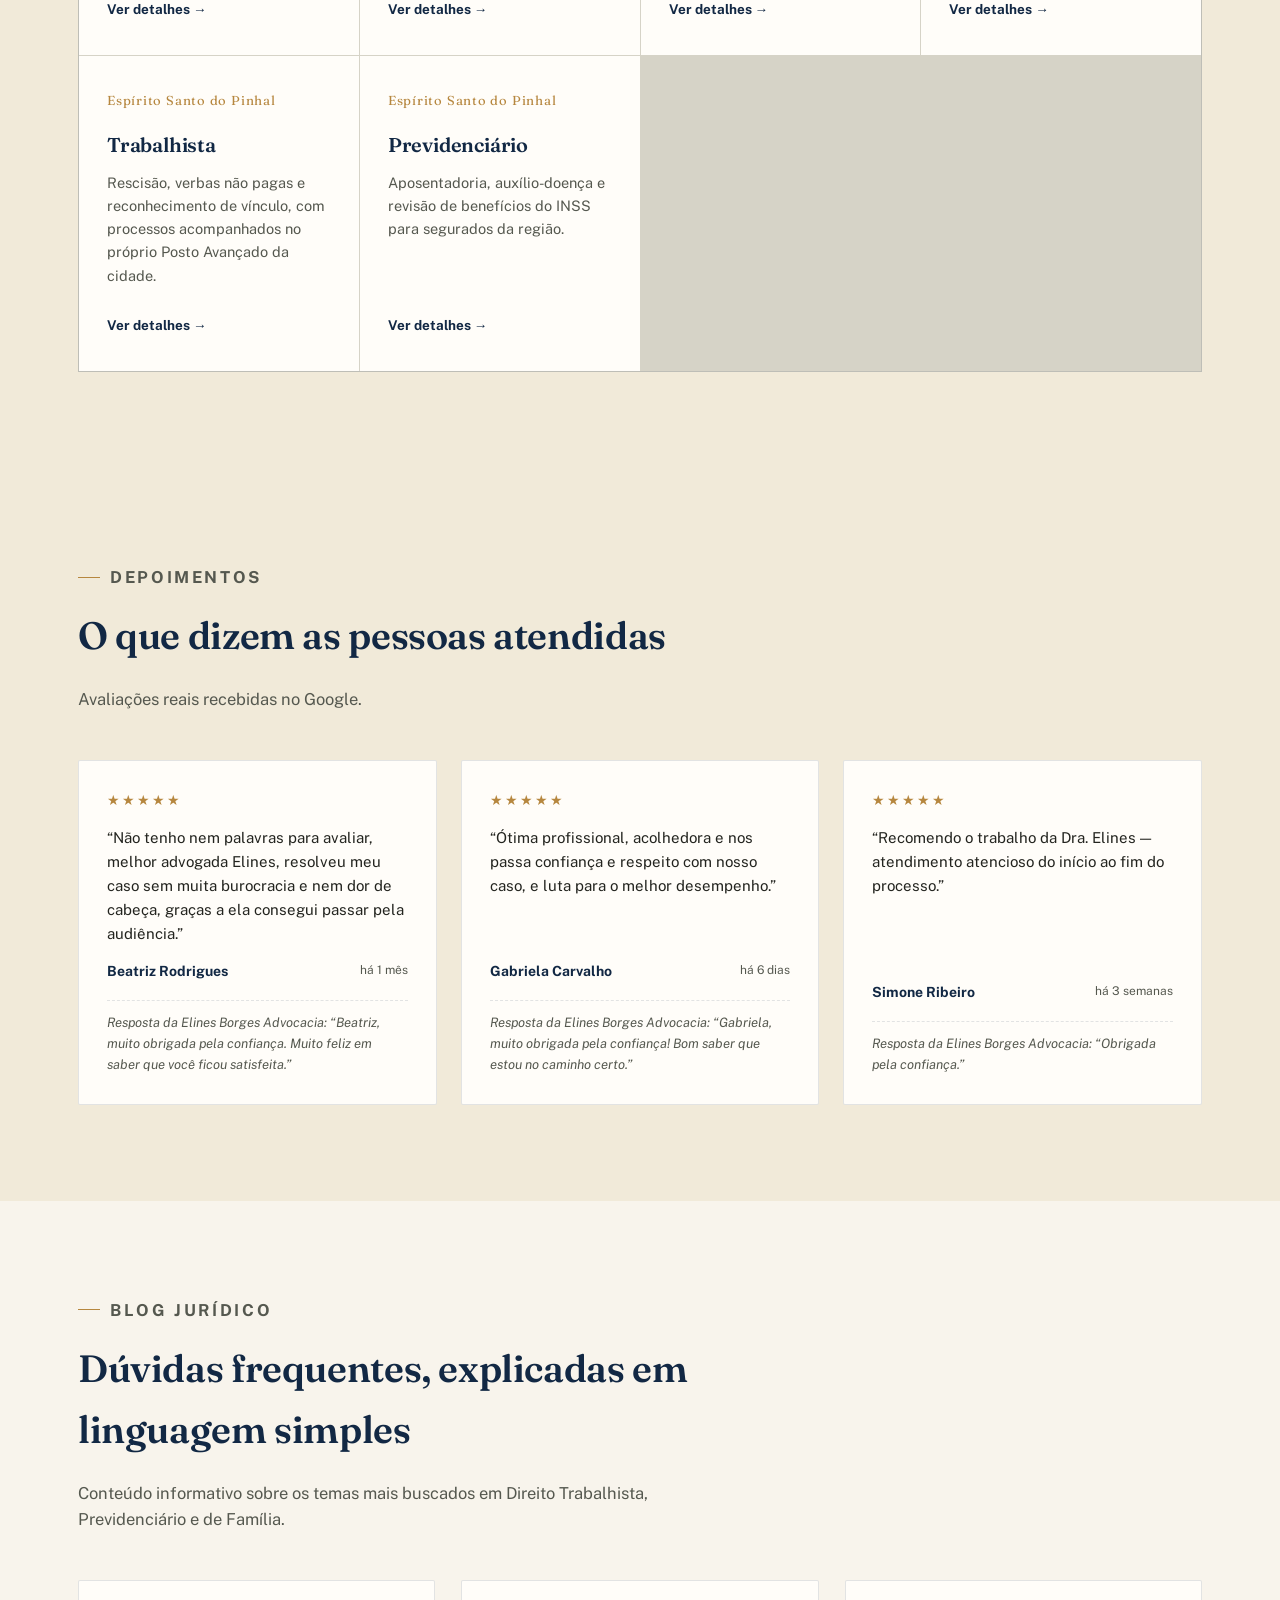
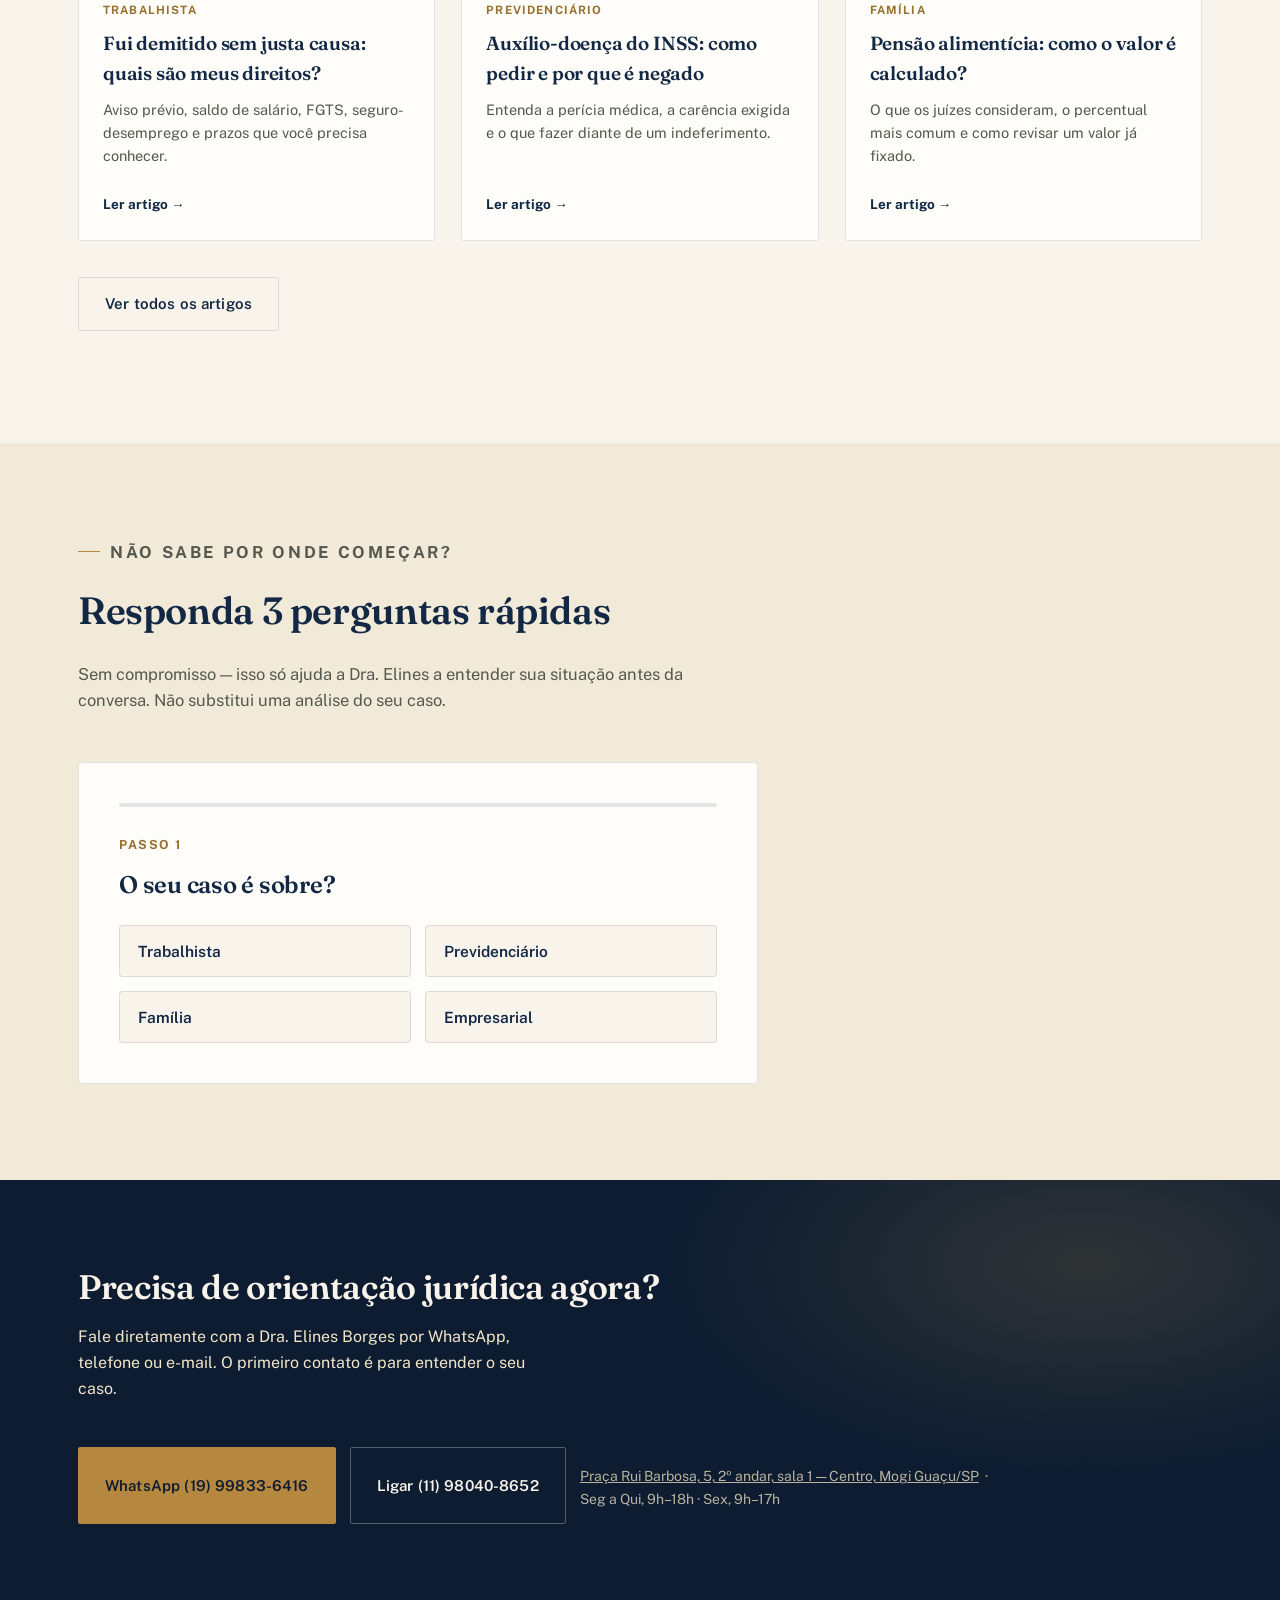
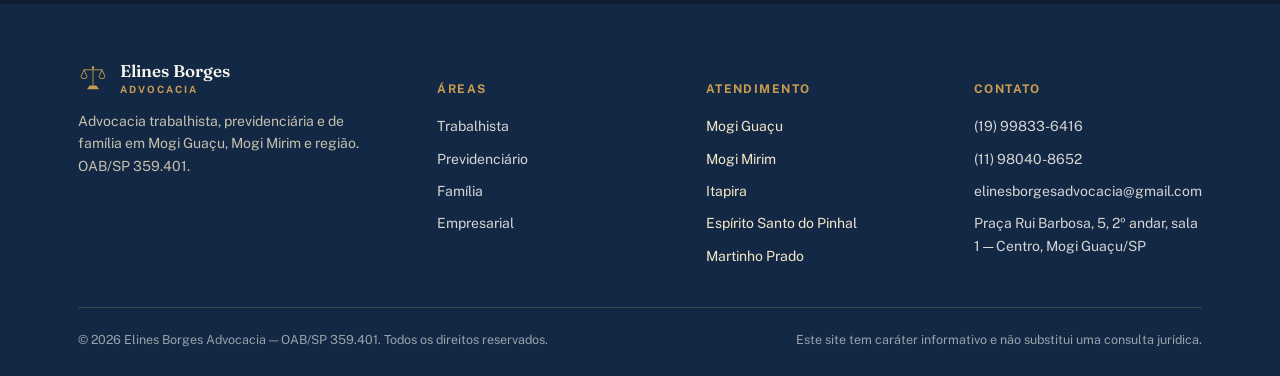
==== commit ea818528: "Add files via upload" ====
--- a/index.html
+++ b/index.html
@@ -130,7 +130,7 @@
 <header class="site">
   <nav class="nav">
     <a href="#top" class="brand">
-      <img src="images/logo-emblem.png" alt="Elines Borges Advocacia" style="height:46px;width:auto;">
+      <img src="images/logo-emblem.webp" alt="Elines Borges Advocacia" width="48" height="46" style="height:46px;width:auto;">
       <span class="brand-word">Elines Borges<small>ADVOCACIA</small></span>
     </a>
     <ul class="nav-links" id="navLinks">
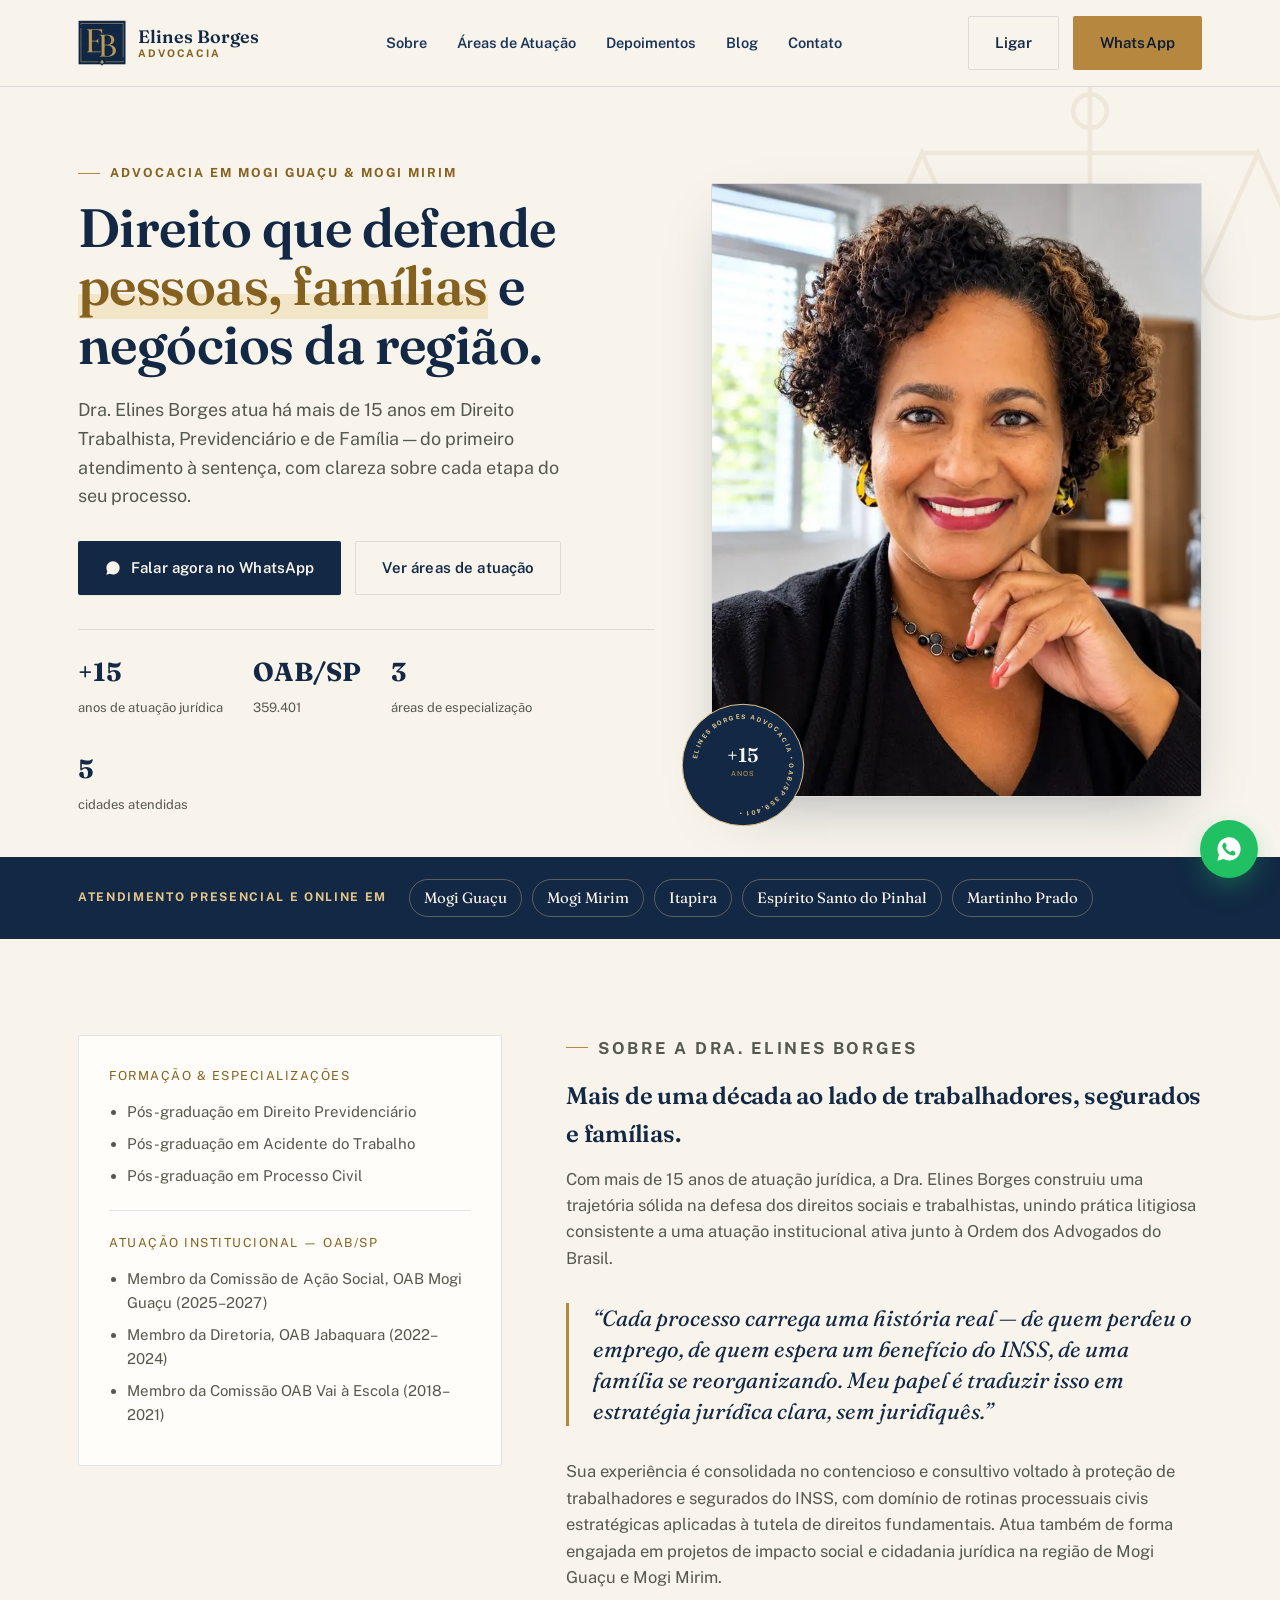
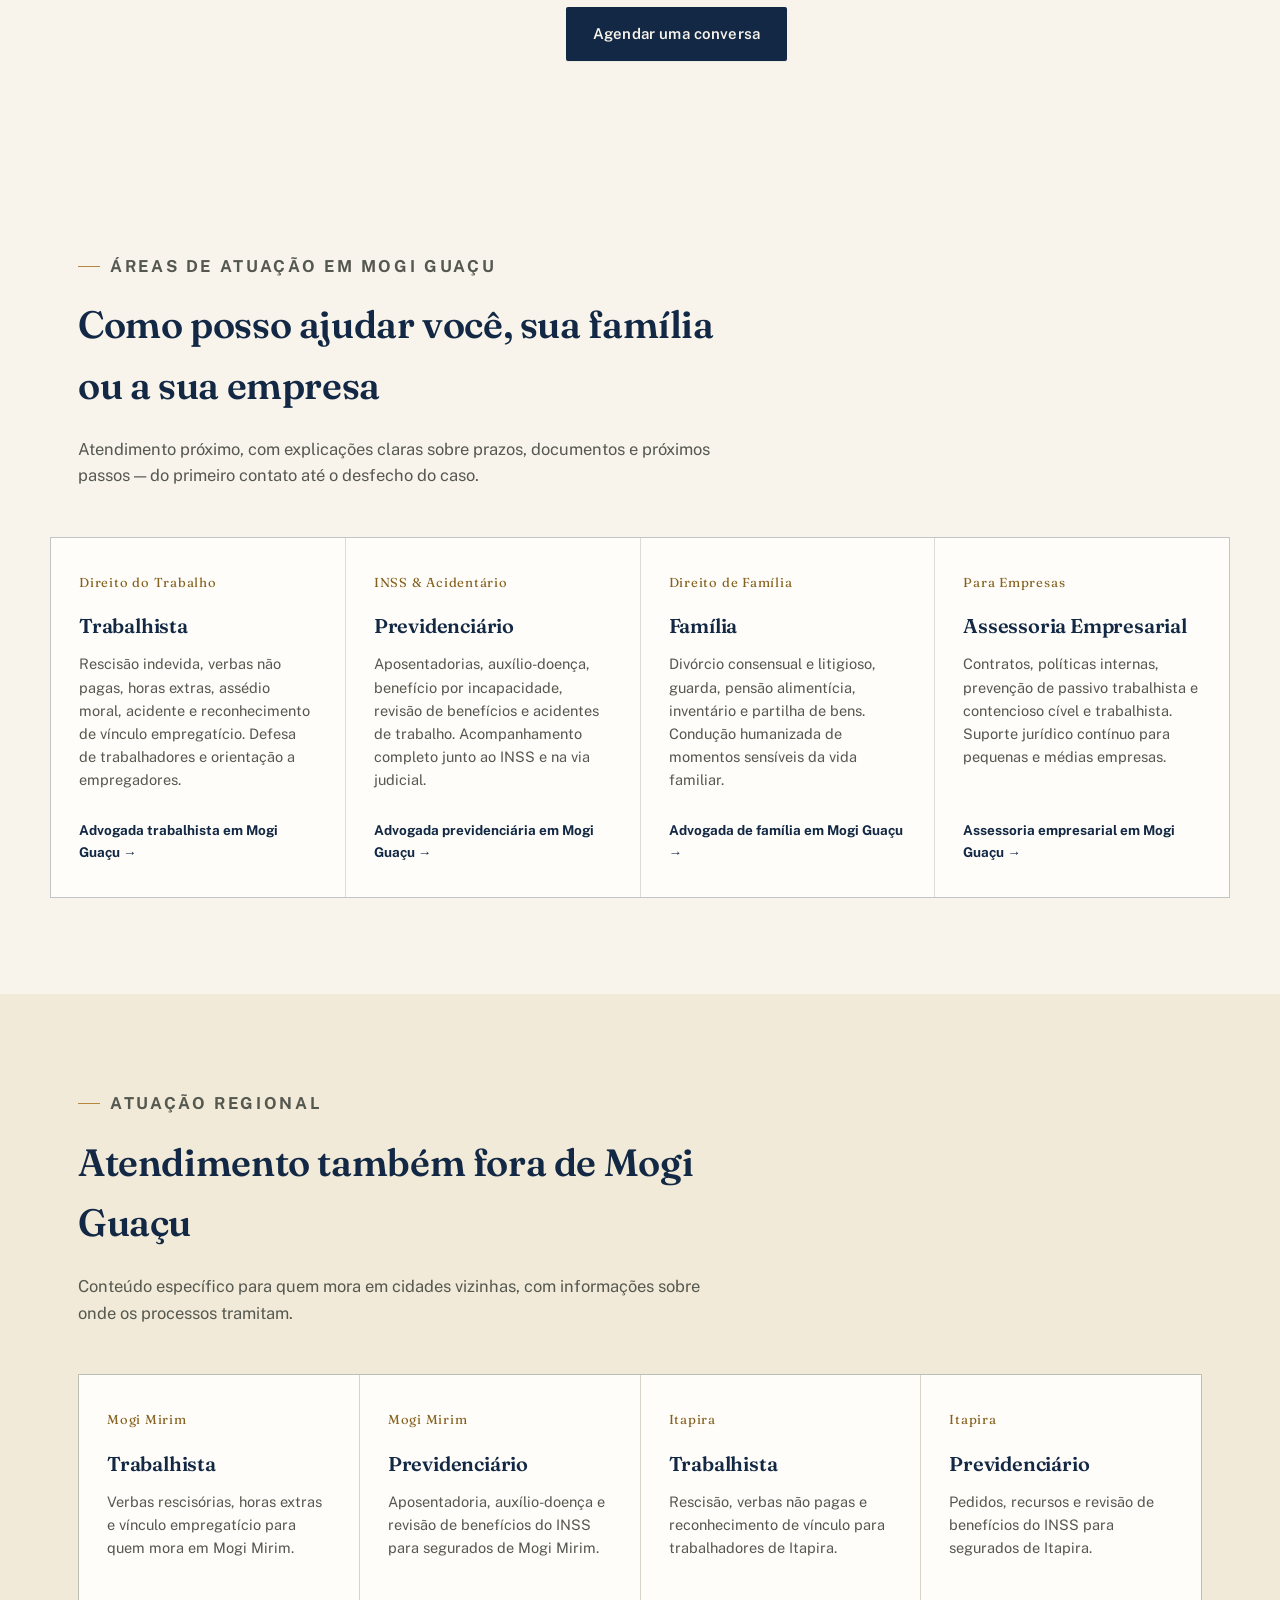
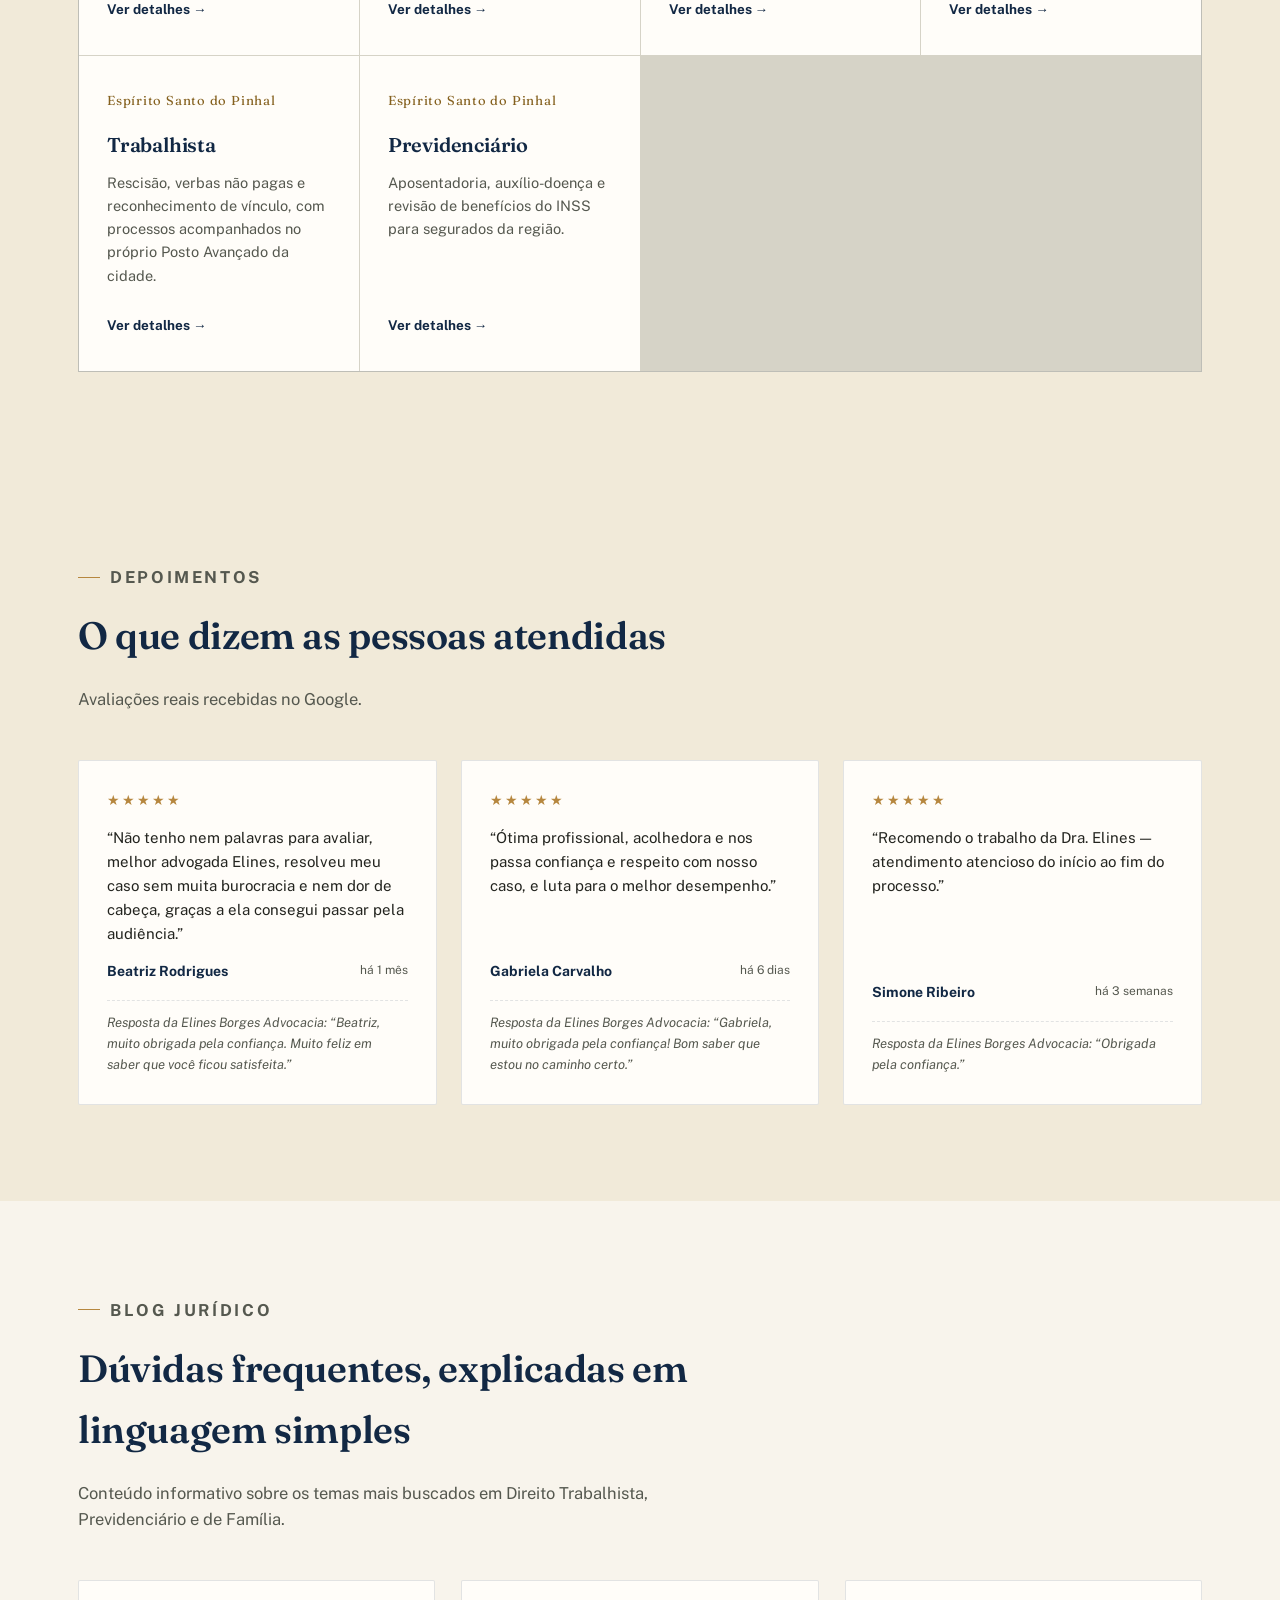
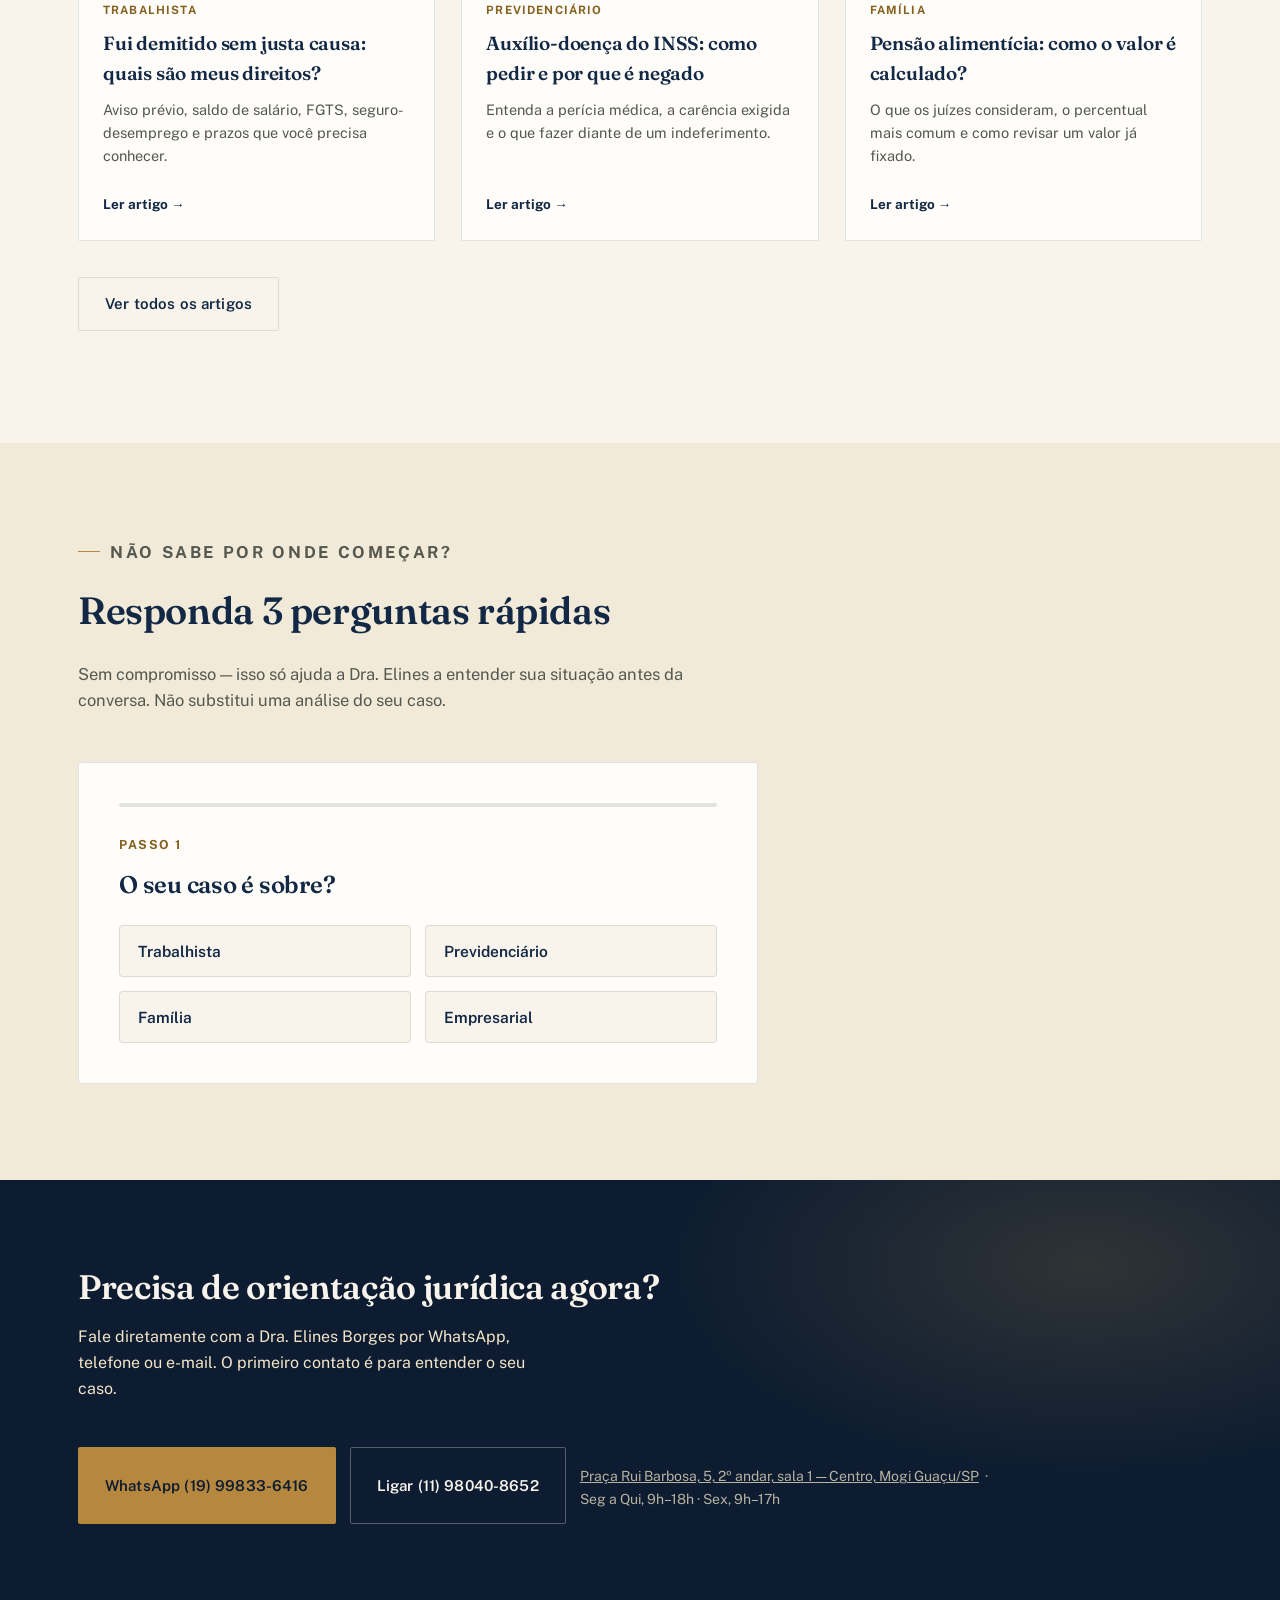
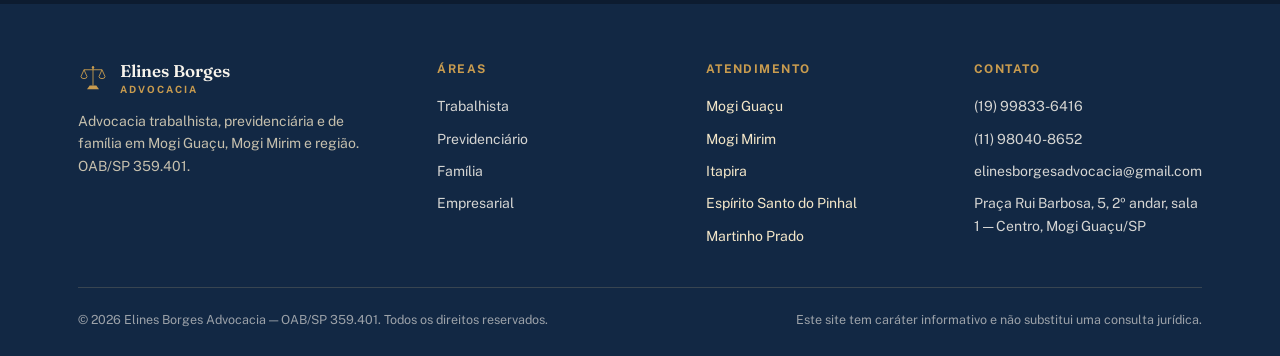
==== commit 5e0c6e1a: "Add files via upload" ====
--- a/index.html
+++ b/index.html
@@ -34,9 +34,7 @@
 <link rel="preload" as="image" href="images/elines-hero-680.webp" imagesrcset="images/elines-hero-400.webp 400w, images/elines-hero-680.webp 680w" imagesizes="(max-width: 900px) 340px, 480px" fetchpriority="high">
 <link rel="preconnect" href="https://fonts.googleapis.com">
 <link rel="preconnect" href="https://fonts.gstatic.com" crossorigin>
-<link rel="preload" as="style" href="https://fonts.googleapis.com/css2?family=Fraunces:ital,opsz,wght@0,9..144,500;0,9..144,600;0,9..144,700;1,9..144,500&family=Public+Sans:wght@400;500;600;700&display=swap">
-<link rel="stylesheet" href="https://fonts.googleapis.com/css2?family=Fraunces:ital,opsz,wght@0,9..144,500;0,9..144,600;0,9..144,700;1,9..144,500&family=Public+Sans:wght@400;500;600;700&display=swap" media="print" onload="this.media='all'">
-<noscript><link rel="stylesheet" href="https://fonts.googleapis.com/css2?family=Fraunces:ital,opsz,wght@0,9..144,500;0,9..144,600;0,9..144,700;1,9..144,500&family=Public+Sans:wght@400;500;600;700&display=swap"></noscript>
+<link rel="stylesheet" href="https://fonts.googleapis.com/css2?family=Fraunces:ital,opsz,wght@0,9..144,500;0,9..144,600;0,9..144,700;1,9..144,500&family=Public+Sans:wght@400;500;600;700&display=swap">
 <link rel="stylesheet" href="style.css">
 
 <script type="application/ld+json">
@@ -222,14 +220,14 @@
 <section class="sobre" id="sobre">
   <div class="wrap">
     <div class="sobre-card">
-      <h4>Formação &amp; Especializações</h4>
+      <p class="card-title">Formação &amp; Especializações</p>
       <ul>
         <li>Pós-graduação em Direito Previdenciário</li>
         <li>Pós-graduação em Acidente do Trabalho</li>
         <li>Pós-graduação em Processo Civil</li>
       </ul>
       <div class="divider"></div>
-      <h4>Atuação Institucional — OAB/SP</h4>
+      <p class="card-title">Atuação Institucional — OAB/SP</p>
       <ul>
         <li>Membro da Comissão de Ação Social, OAB Mogi Guaçu (2025–2027)</li>
         <li>Membro da Diretoria, OAB Jabaquara (2022–2024)</li>
@@ -592,7 +590,7 @@
         <p style="opacity:.8; max-width:32ch;">Advocacia trabalhista, previdenciária e de família em Mogi Guaçu, Mogi Mirim e região. OAB/SP 359.401.</p>
       </div>
       <div>
-        <h5>Áreas</h5>
+        <h3>Áreas</h3>
         <ul>
           <li><a href="advogado-trabalhista-mogi-guacu.html">Trabalhista</a></li>
           <li><a href="advogado-previdenciario-mogi-guacu.html">Previdenciário</a></li>
@@ -601,7 +599,7 @@
         </ul>
       </div>
       <div>
-        <h5>Atendimento</h5>
+        <h3>Atendimento</h3>
         <ul>
           <li>Mogi Guaçu</li>
           <li>Mogi Mirim</li>
@@ -611,7 +609,7 @@
         </ul>
       </div>
       <div>
-        <h5>Contato</h5>
+        <h3>Contato</h3>
         <ul>
           <li><a href="https://wa.me/5519998336416" target="_blank" rel="noopener">(19) 99833-6416</a></li>
           <li><a href="tel:+5511980408652">(11) 98040-8652</a></li>
--- a/style.css
+++ b/style.css
@@ -11,7 +11,7 @@
   --navy-800: #1a3557;
   --navy-700: #274670;
   --navy-100: #e7ecf3;
-  --gold-700: #96702f;
+  --gold-700: #85611f;
   --gold-600: #b6873f;
   --gold-500: #c99c4f;
   --gold-300: #e3c589;
@@ -175,8 +175,6 @@
     width:40px; height:40px; border:1px solid var(--line); background:none; border-radius:var(--radius); cursor:pointer;
   }
   .nav-cta .btn-ghost{ display:none; }
-  .nav-cta .btn-gold{ display:none; }
-  .brand-word{ font-size:16px; }
 }
 
 /* -------------------- hero -------------------- */
@@ -288,7 +286,8 @@
   background: var(--paper); border:1px solid var(--line); padding: 30px;
   border-radius: var(--radius);
 }
-.sobre-card h4{
+.sobre-card .card-title{ margin-top:0; }
+.sobre-card .card-title{
   font-family: var(--label); font-size:12.5px; letter-spacing:.12em; text-transform:uppercase;
   color: var(--gold-700); margin-bottom:14px;
 }
@@ -318,7 +317,7 @@
 }
 .area-card:hover{ background: var(--cream-2); }
 .area-num{
-  font-family: var(--display); font-size:13px; color: var(--gold-600); margin-bottom:18px; letter-spacing:.06em;
+  font-family: var(--display); font-size:13px; color: var(--gold-700); margin-bottom:18px; letter-spacing:.06em;
 }
 .area-card h3{ font-size:20px; margin-bottom:10px; }
 .area-card p{ font-size:14.5px; color: var(--ink-soft); flex:1; }
@@ -390,7 +389,7 @@
 .footer-grid{ display:grid; grid-template-columns: 1.4fr 1fr 1fr 1fr; gap: 40px; margin-bottom: 40px; }
 @media (max-width: 780px){ .footer-grid{ grid-template-columns: 1fr 1fr; } }
 @media (max-width: 500px){ .footer-grid{ grid-template-columns: 1fr; } }
-footer.site h5{
+footer.site h5, footer.site h3{
   font-family: var(--label); font-size:12px; letter-spacing:.12em; text-transform:uppercase;
   color: var(--gold-500); margin-bottom:16px; font-weight:700;
 }
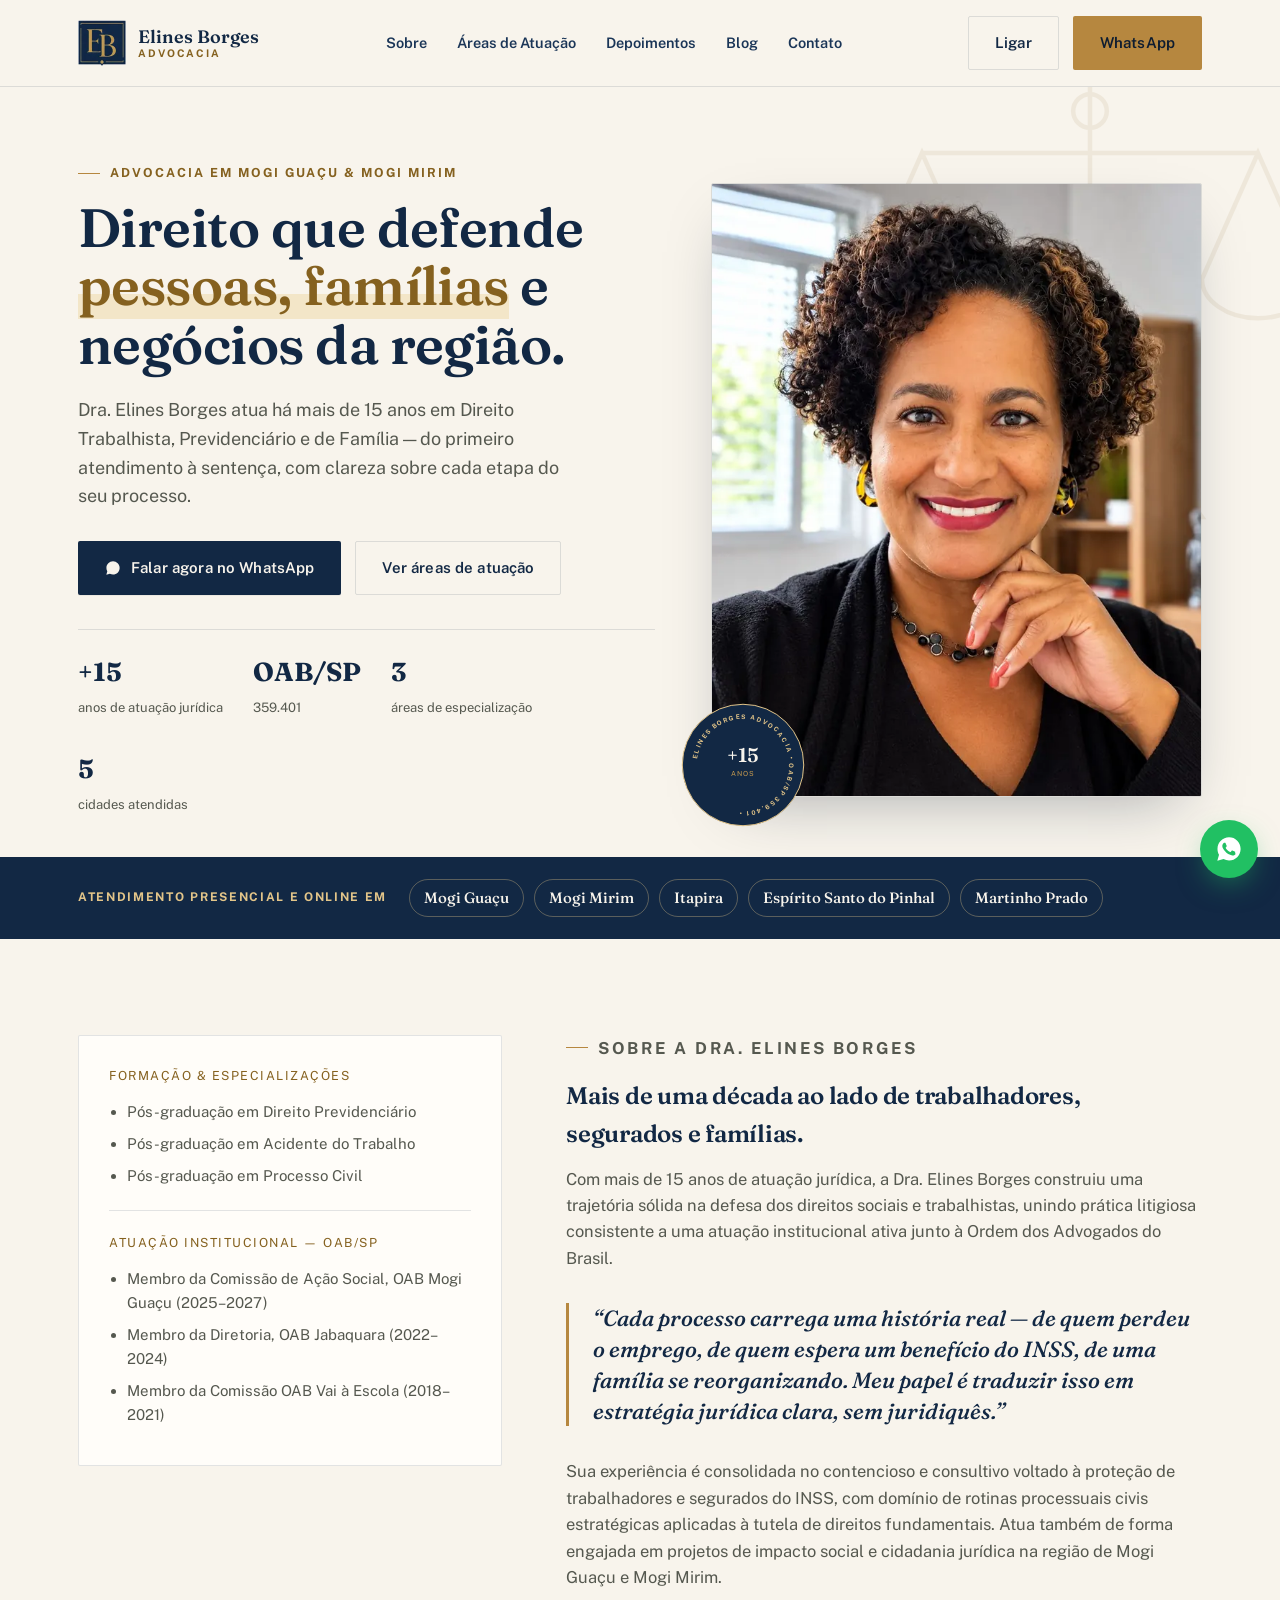
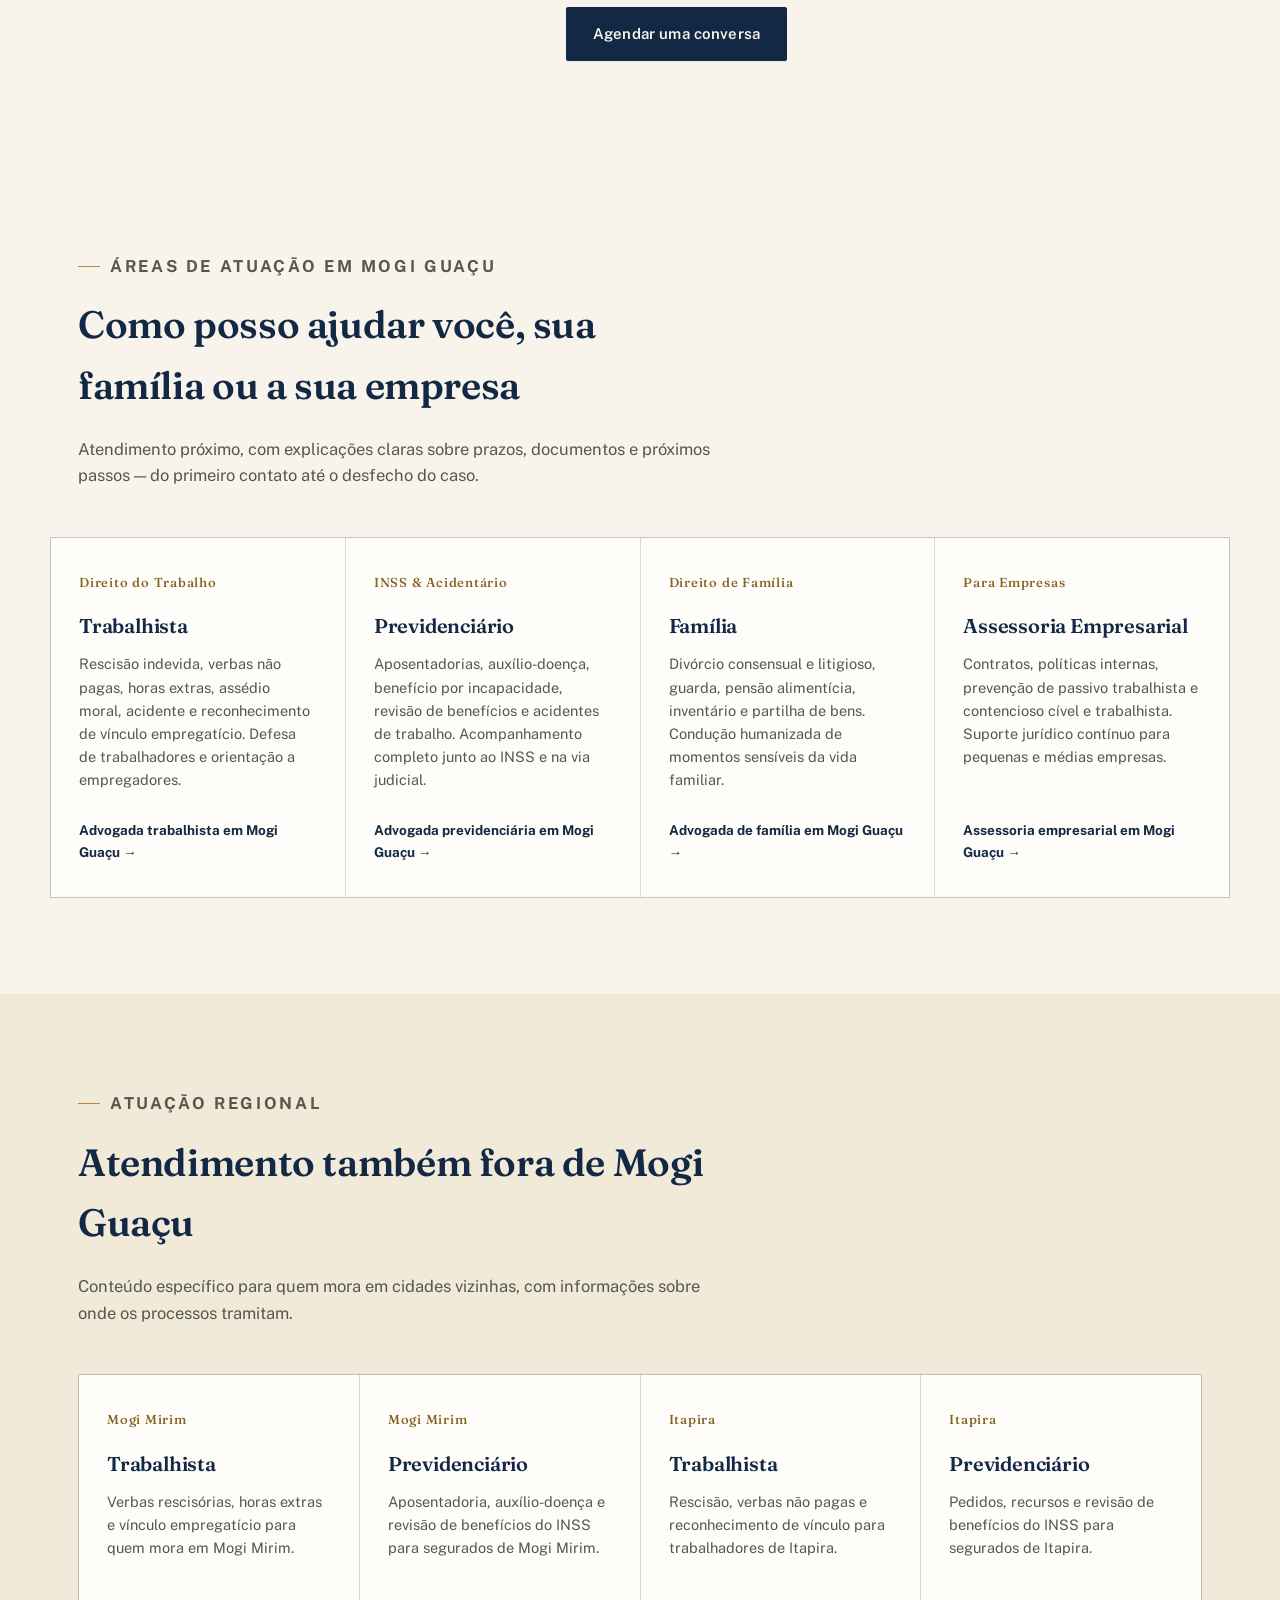
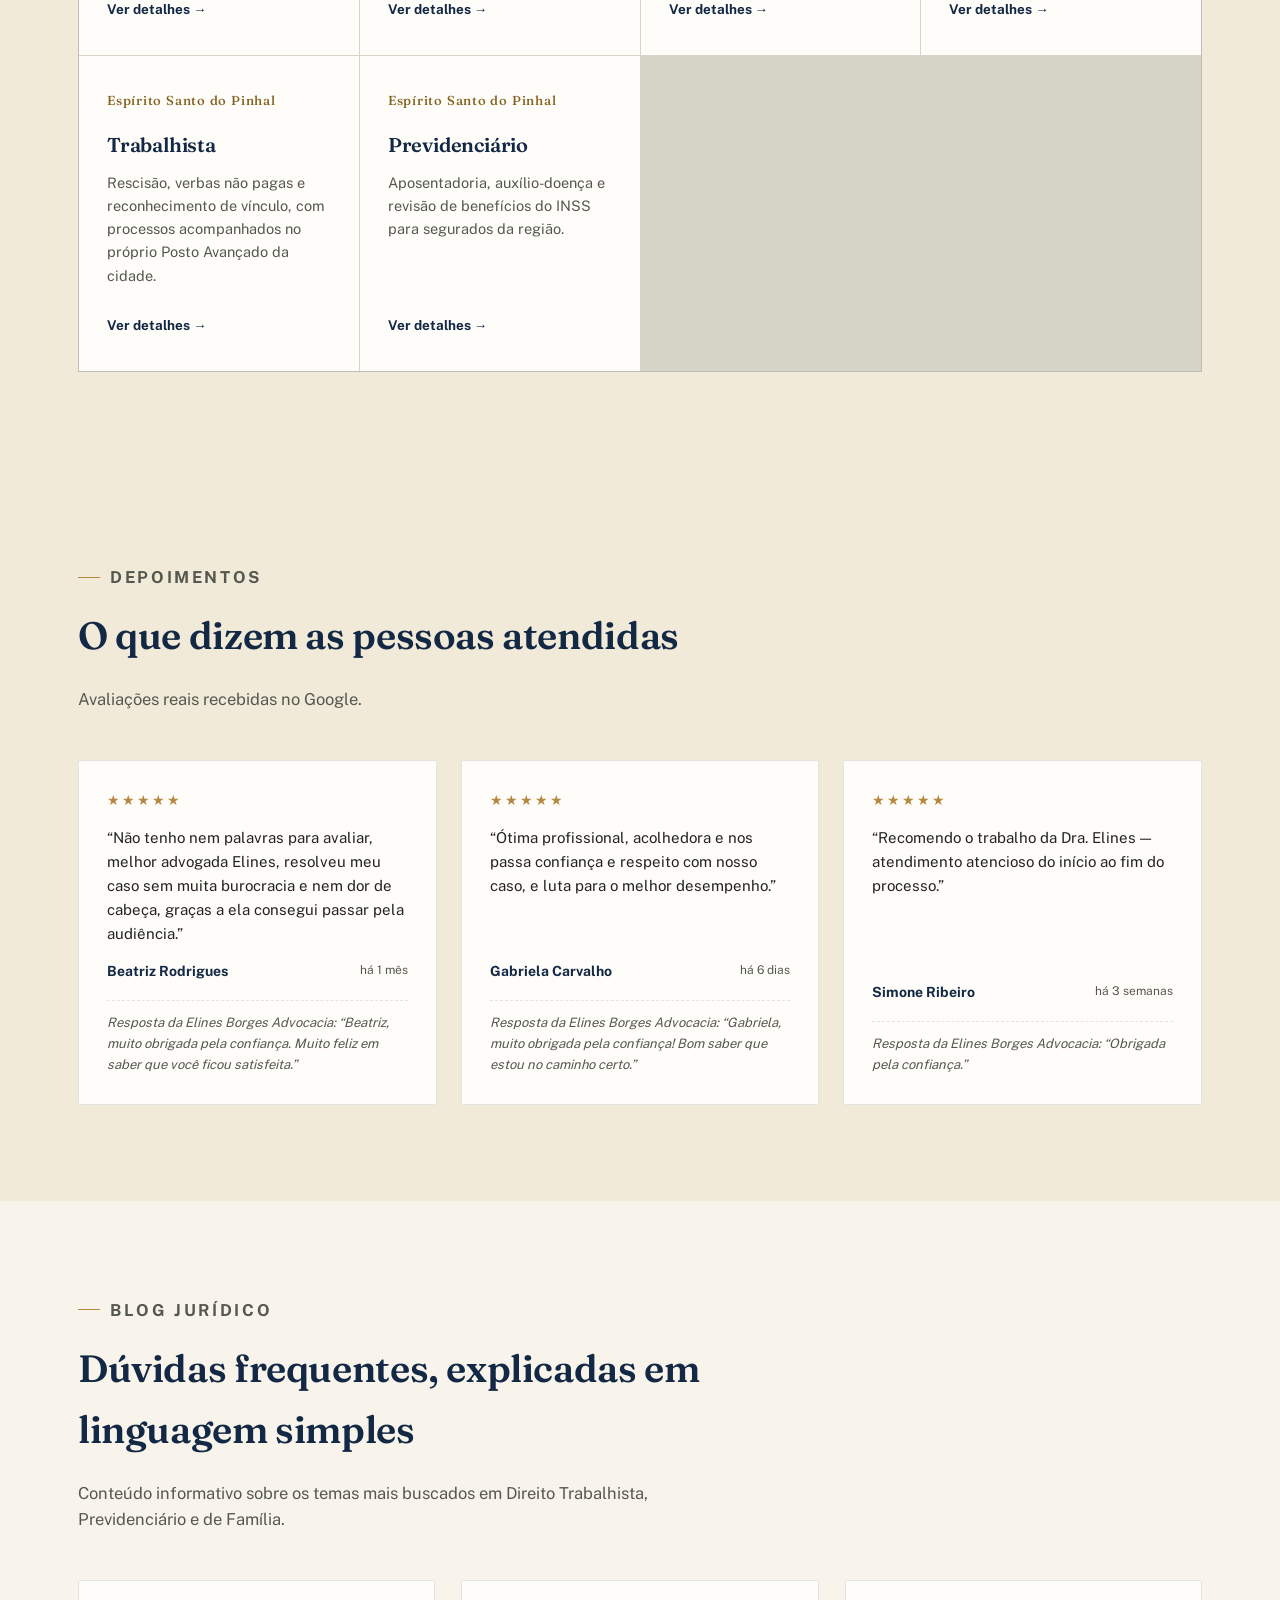
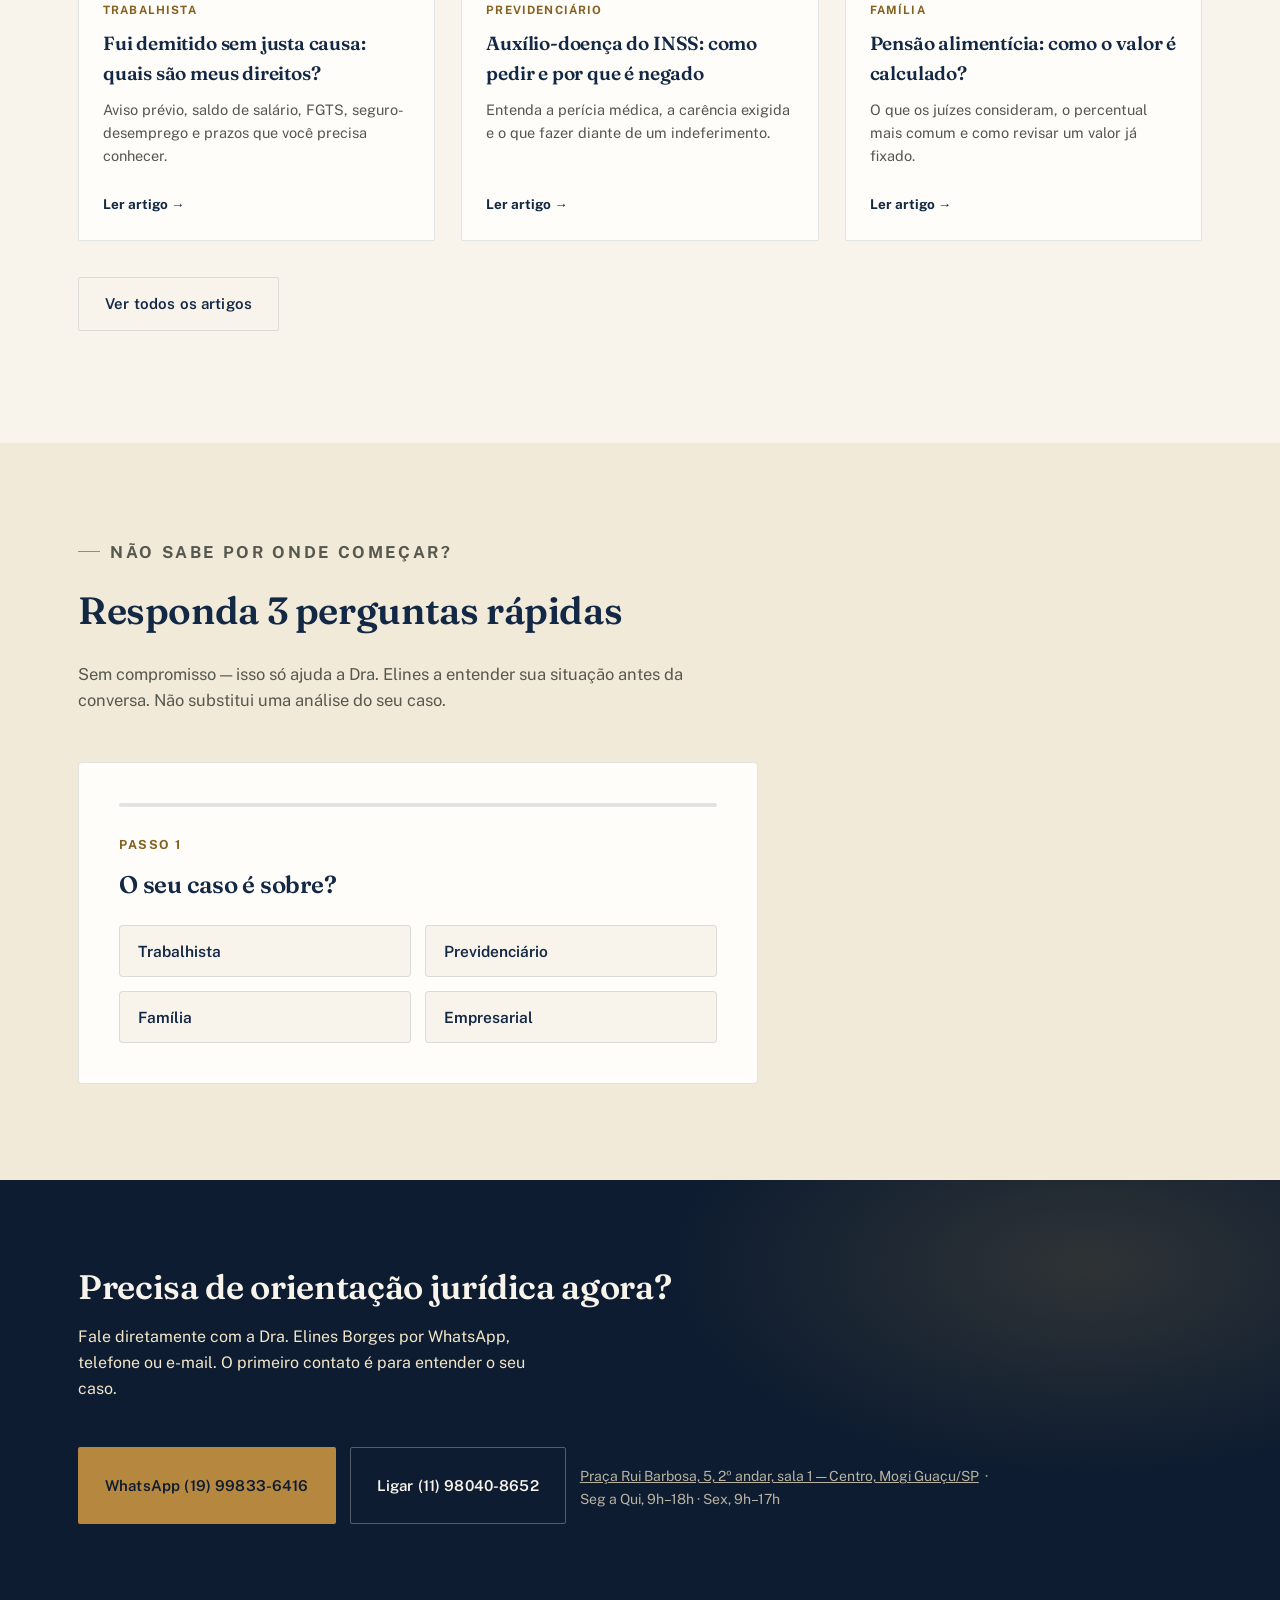
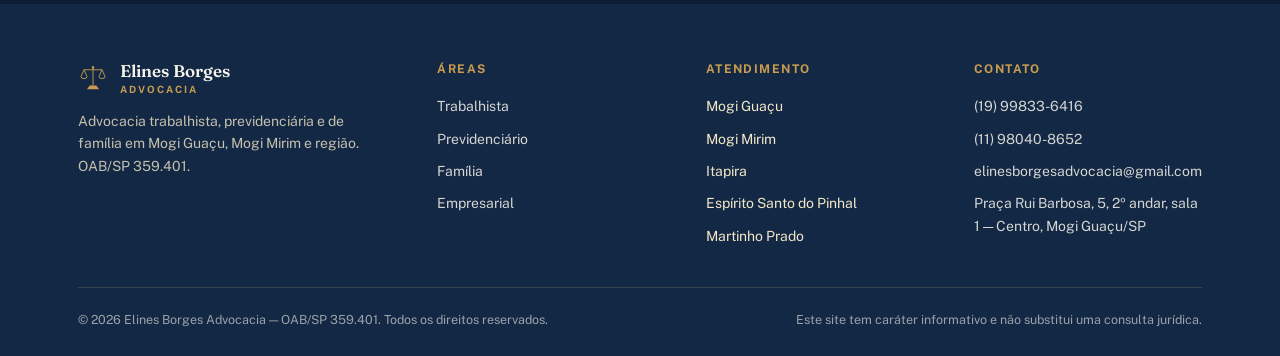
==== commit 88d2db98: "Add files via upload" ====
--- a/index.html
+++ b/index.html
@@ -32,9 +32,8 @@
 
 <link rel="icon" href="images/logo.png">
 <link rel="preload" as="image" href="images/elines-hero-680.webp" imagesrcset="images/elines-hero-400.webp 400w, images/elines-hero-680.webp 680w" imagesizes="(max-width: 900px) 340px, 480px" fetchpriority="high">
-<link rel="preconnect" href="https://fonts.googleapis.com">
-<link rel="preconnect" href="https://fonts.gstatic.com" crossorigin>
-<link rel="stylesheet" href="https://fonts.googleapis.com/css2?family=Fraunces:ital,opsz,wght@0,9..144,500;0,9..144,600;0,9..144,700;1,9..144,500&family=Public+Sans:wght@400;500;600;700&display=swap">
+<link rel="preload" href="images/public-sans-latin-wght-normal.woff2" as="font" type="font/woff2" crossorigin>
+<link rel="preload" href="images/fraunces-latin-600-normal.woff2" as="font" type="font/woff2" crossorigin>
 <link rel="stylesheet" href="style.css">
 
 <script type="application/ld+json">
--- a/style.css
+++ b/style.css
@@ -1,3 +1,10 @@
+/* Fontes hospedadas no próprio site (evita salto de layout e conexões externas) */
+@font-face{font-family:"Public Sans";font-style:normal;font-weight:100 900;font-display:swap;src:url(images/public-sans-latin-wght-normal.woff2) format("woff2");}
+@font-face{font-family:"Fraunces";font-style:normal;font-weight:500;font-display:swap;src:url(images/fraunces-latin-500-normal.woff2) format("woff2");}
+@font-face{font-family:"Fraunces";font-style:normal;font-weight:600;font-display:swap;src:url(images/fraunces-latin-600-normal.woff2) format("woff2");}
+@font-face{font-family:"Fraunces";font-style:normal;font-weight:700;font-display:swap;src:url(images/fraunces-latin-700-normal.woff2) format("woff2");}
+@font-face{font-family:"Fraunces";font-style:italic;font-weight:500;font-display:swap;src:url(images/fraunces-latin-500-italic.woff2) format("woff2");}
+
 /* ==========================================================================
    Elines Borges Advocacia — design tokens
    Navy + aged-gold, drawn from the firm's own seal mark.
